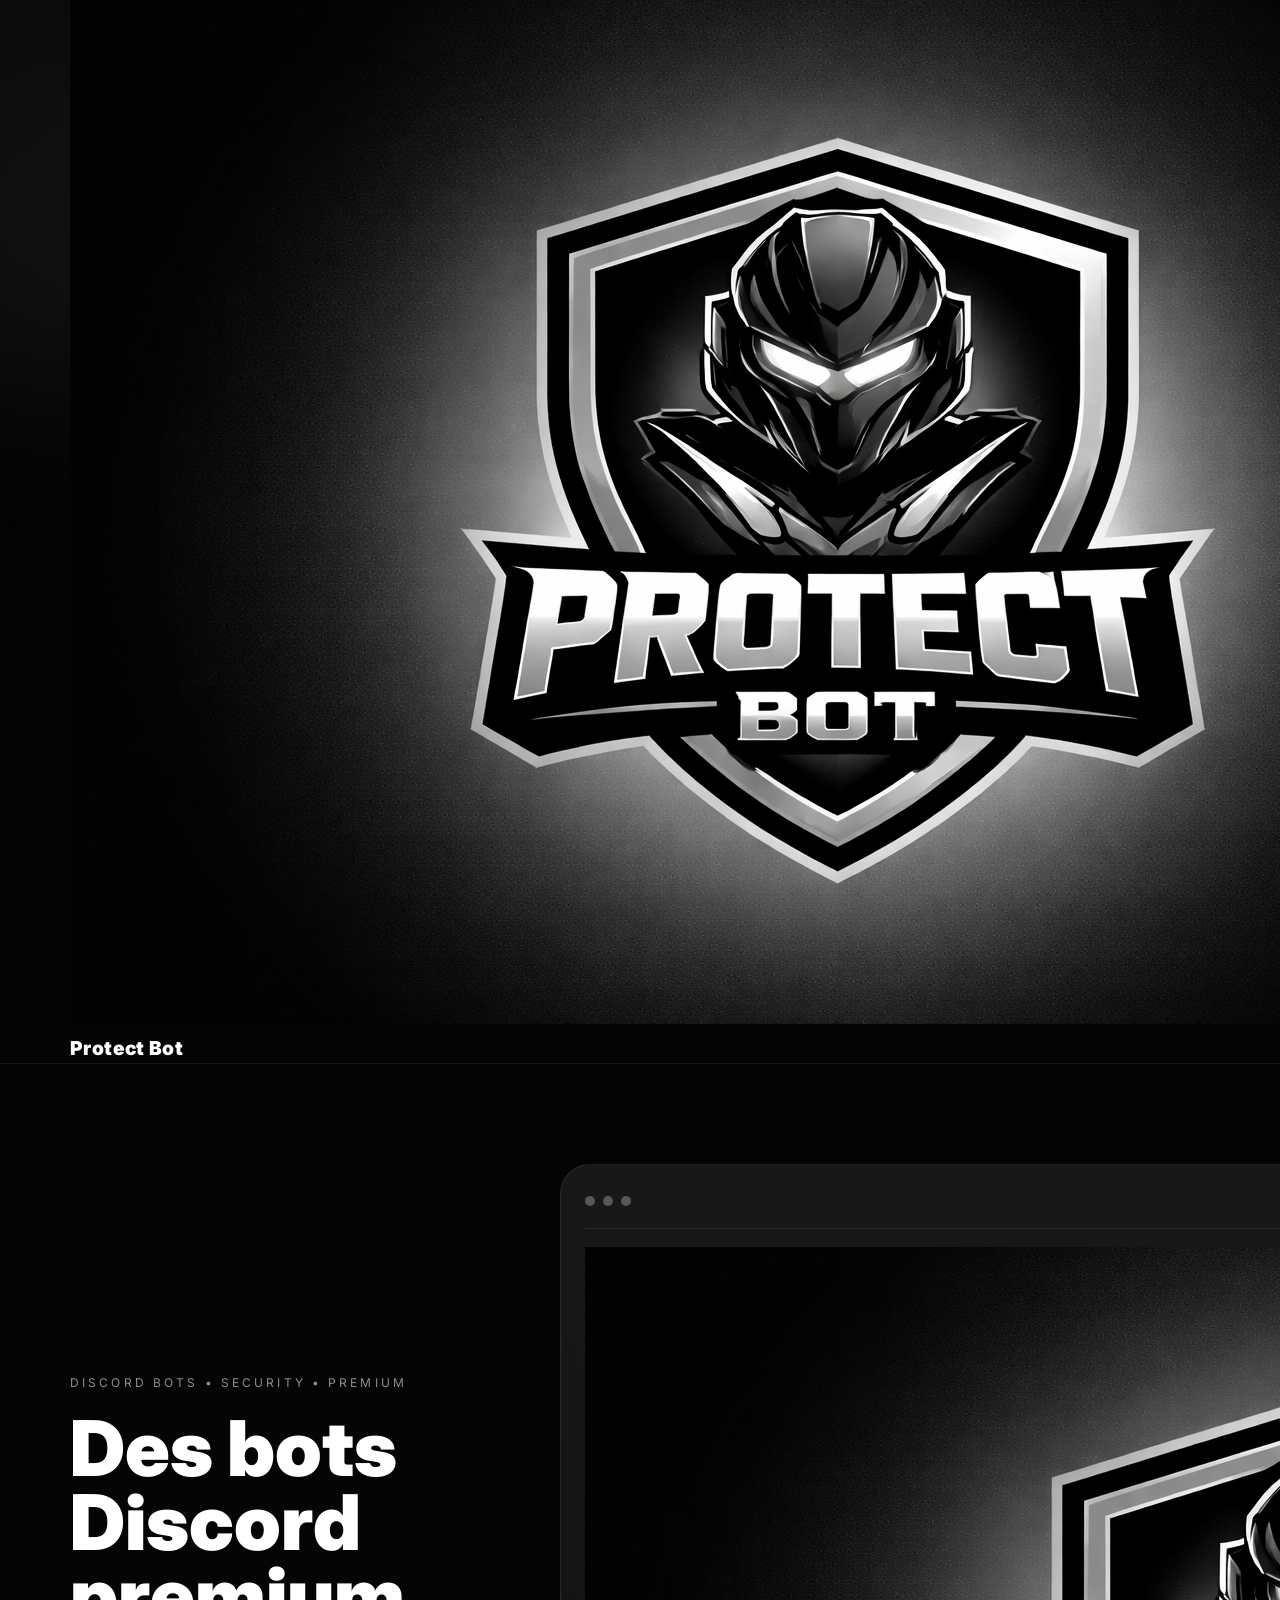
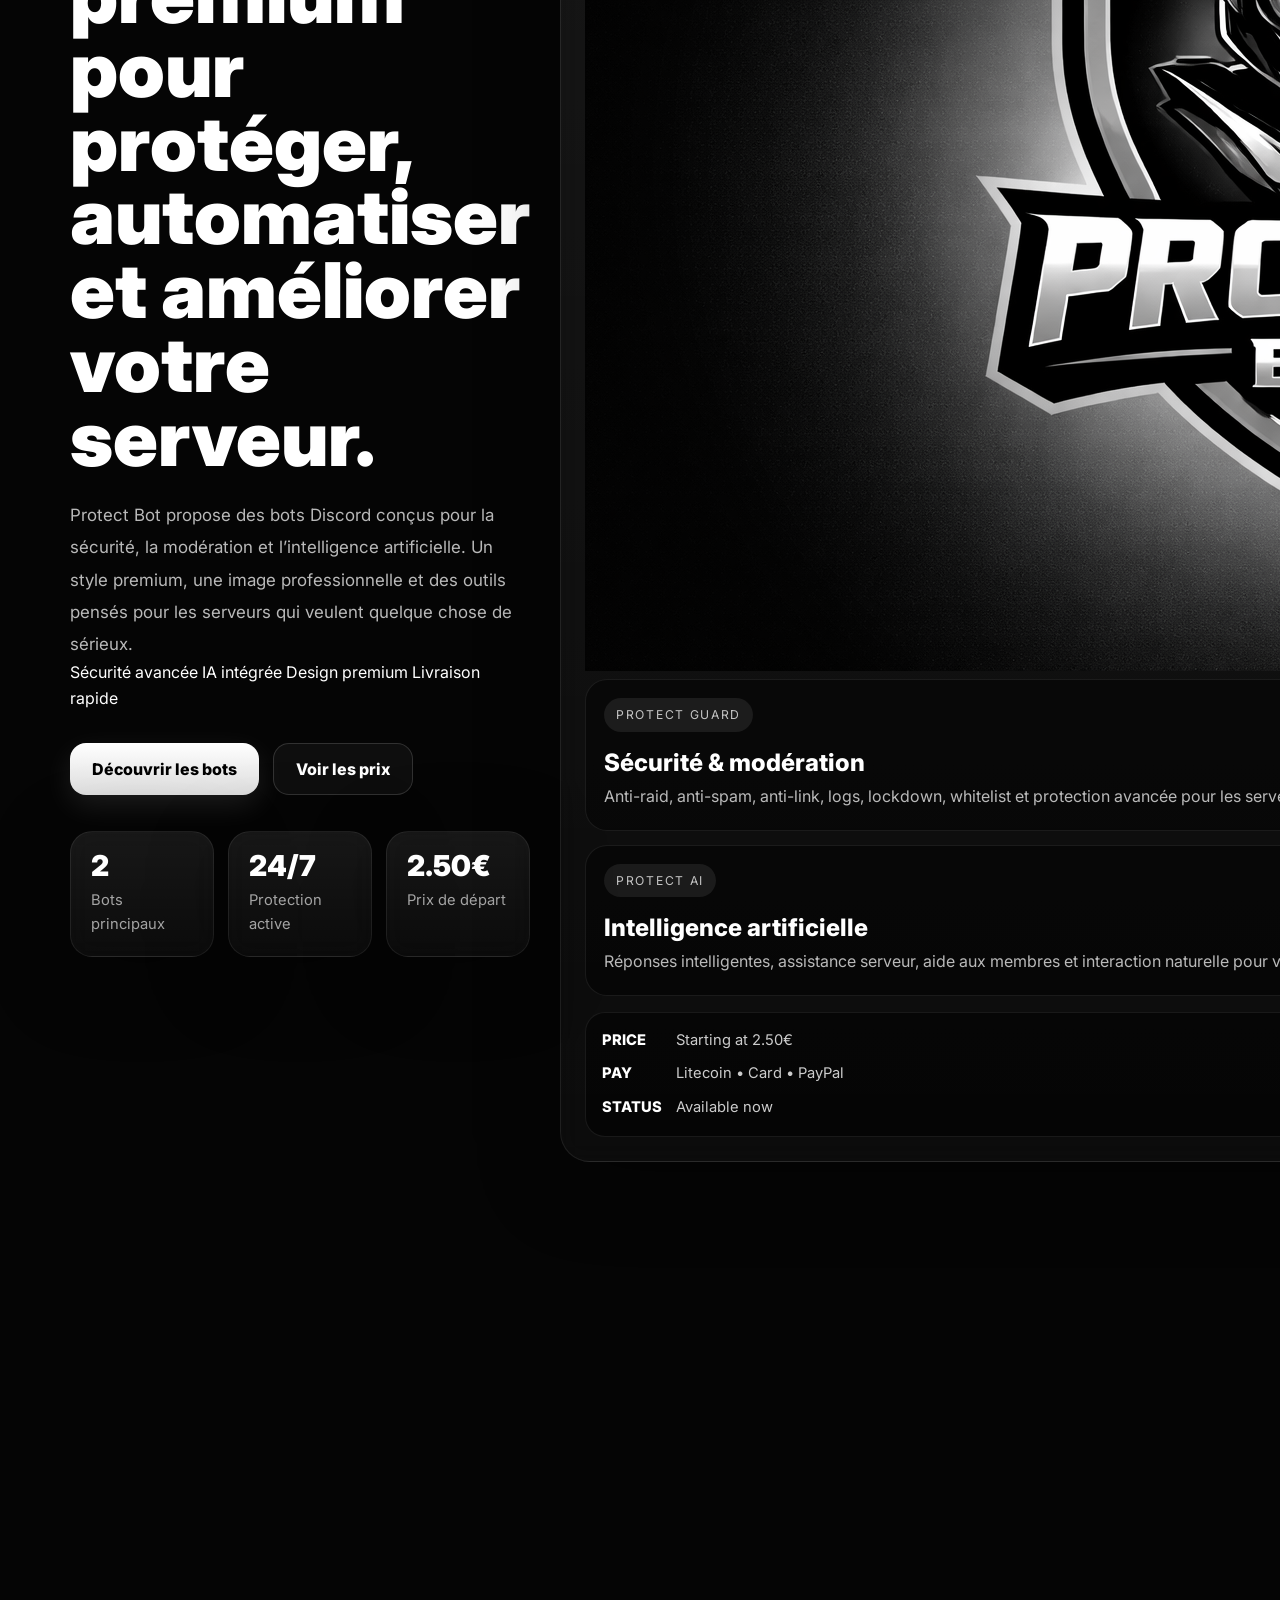
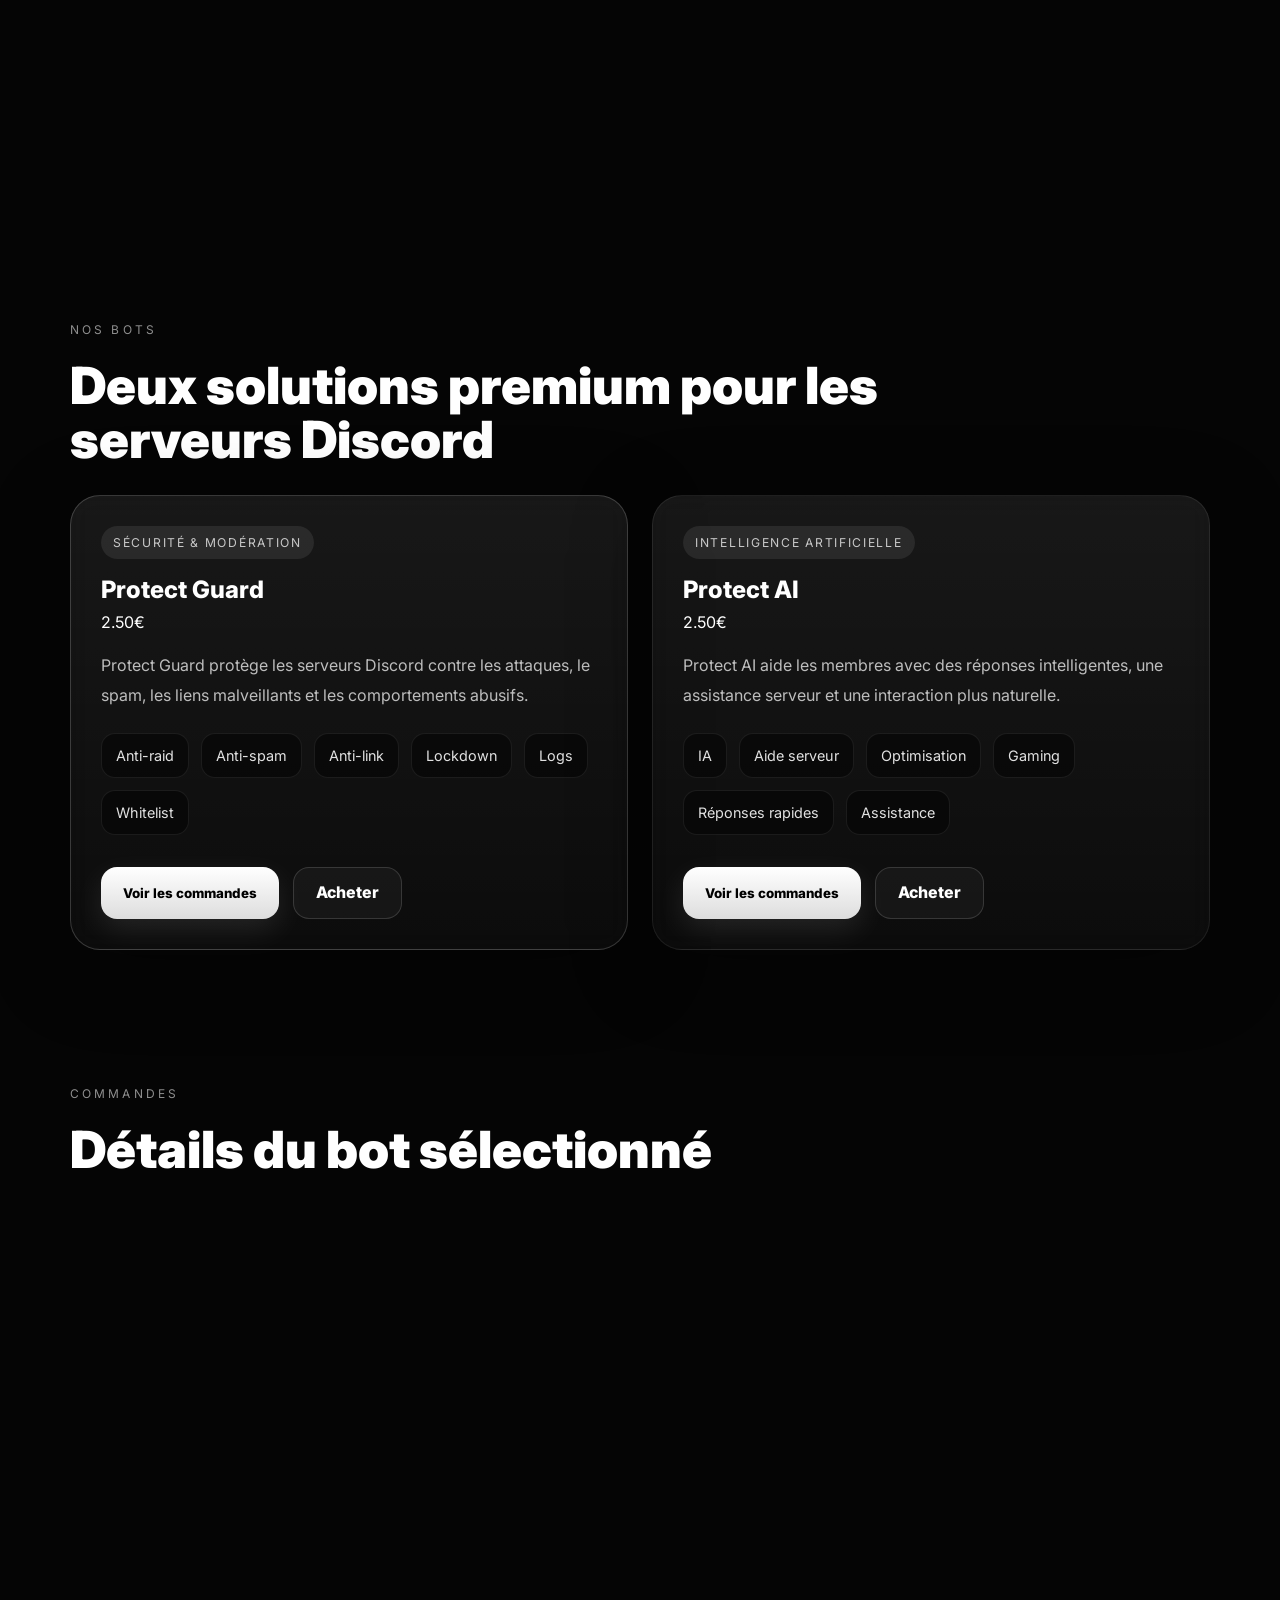
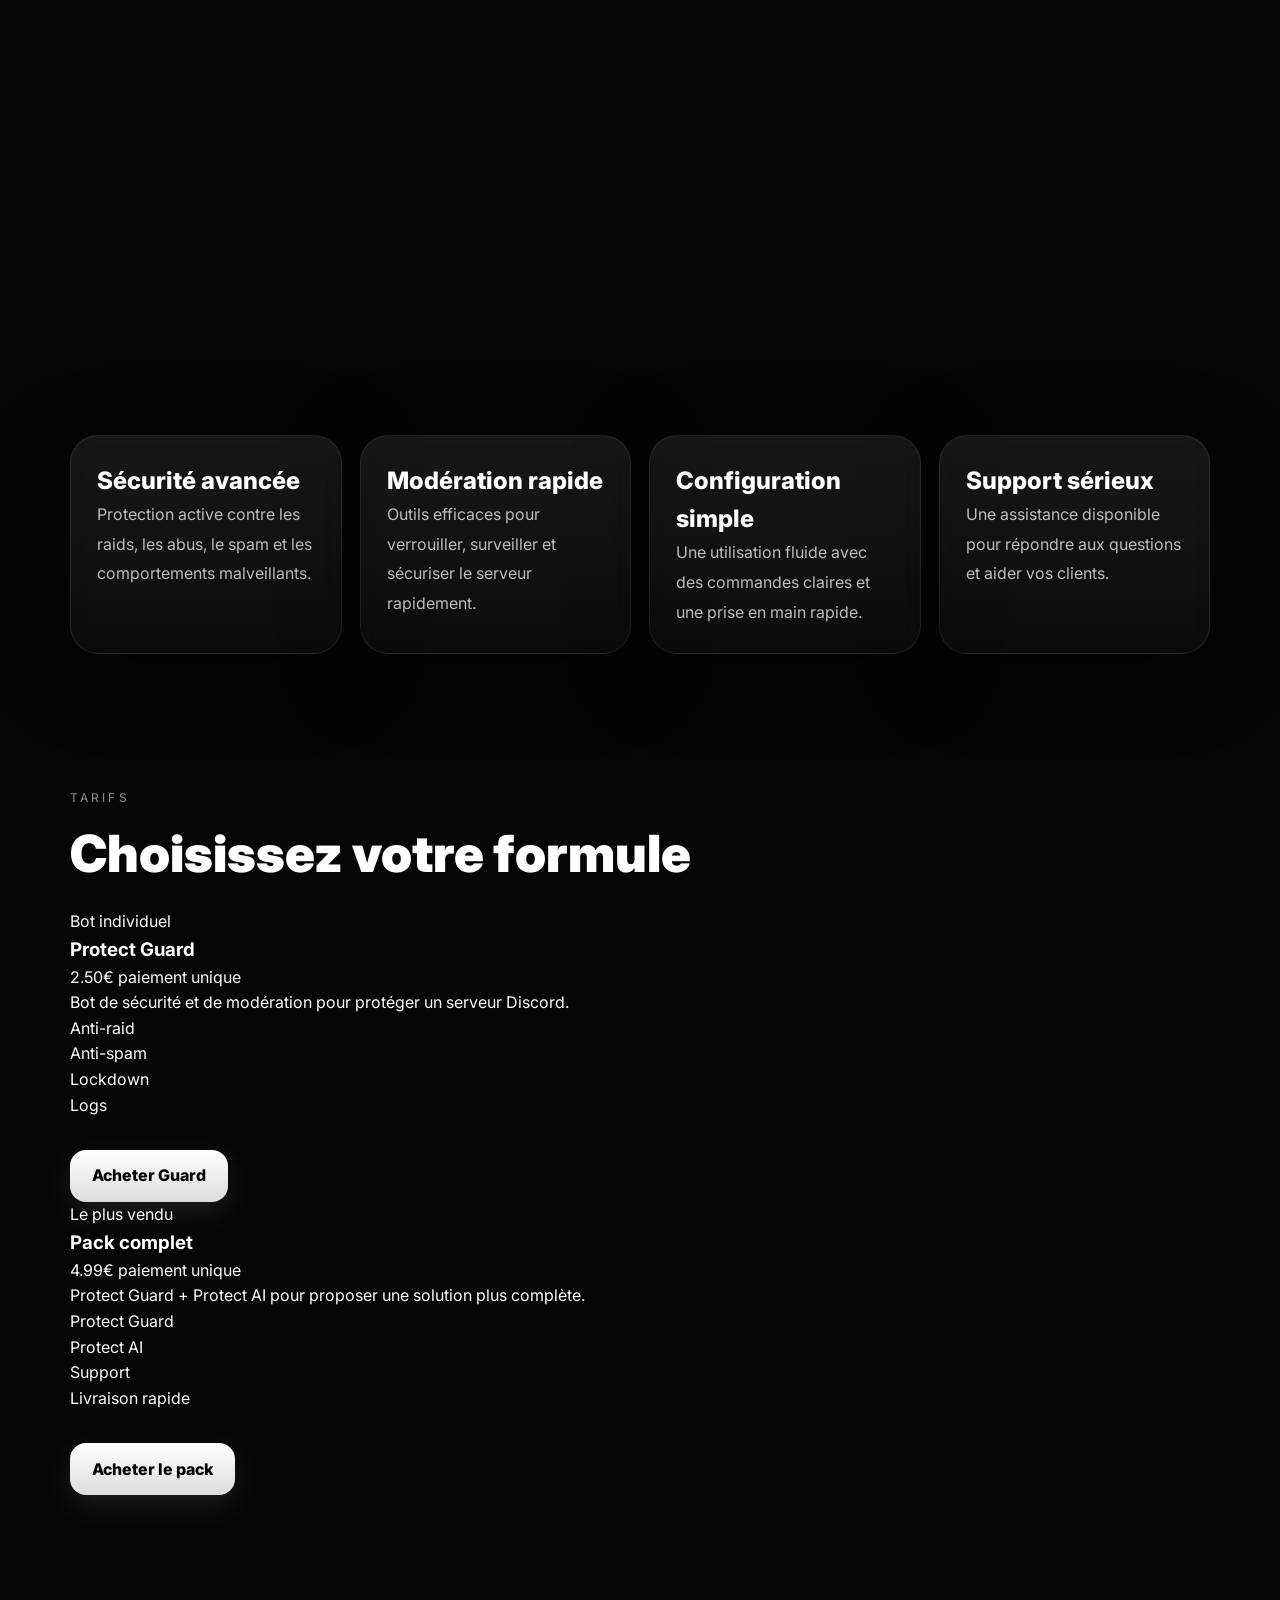
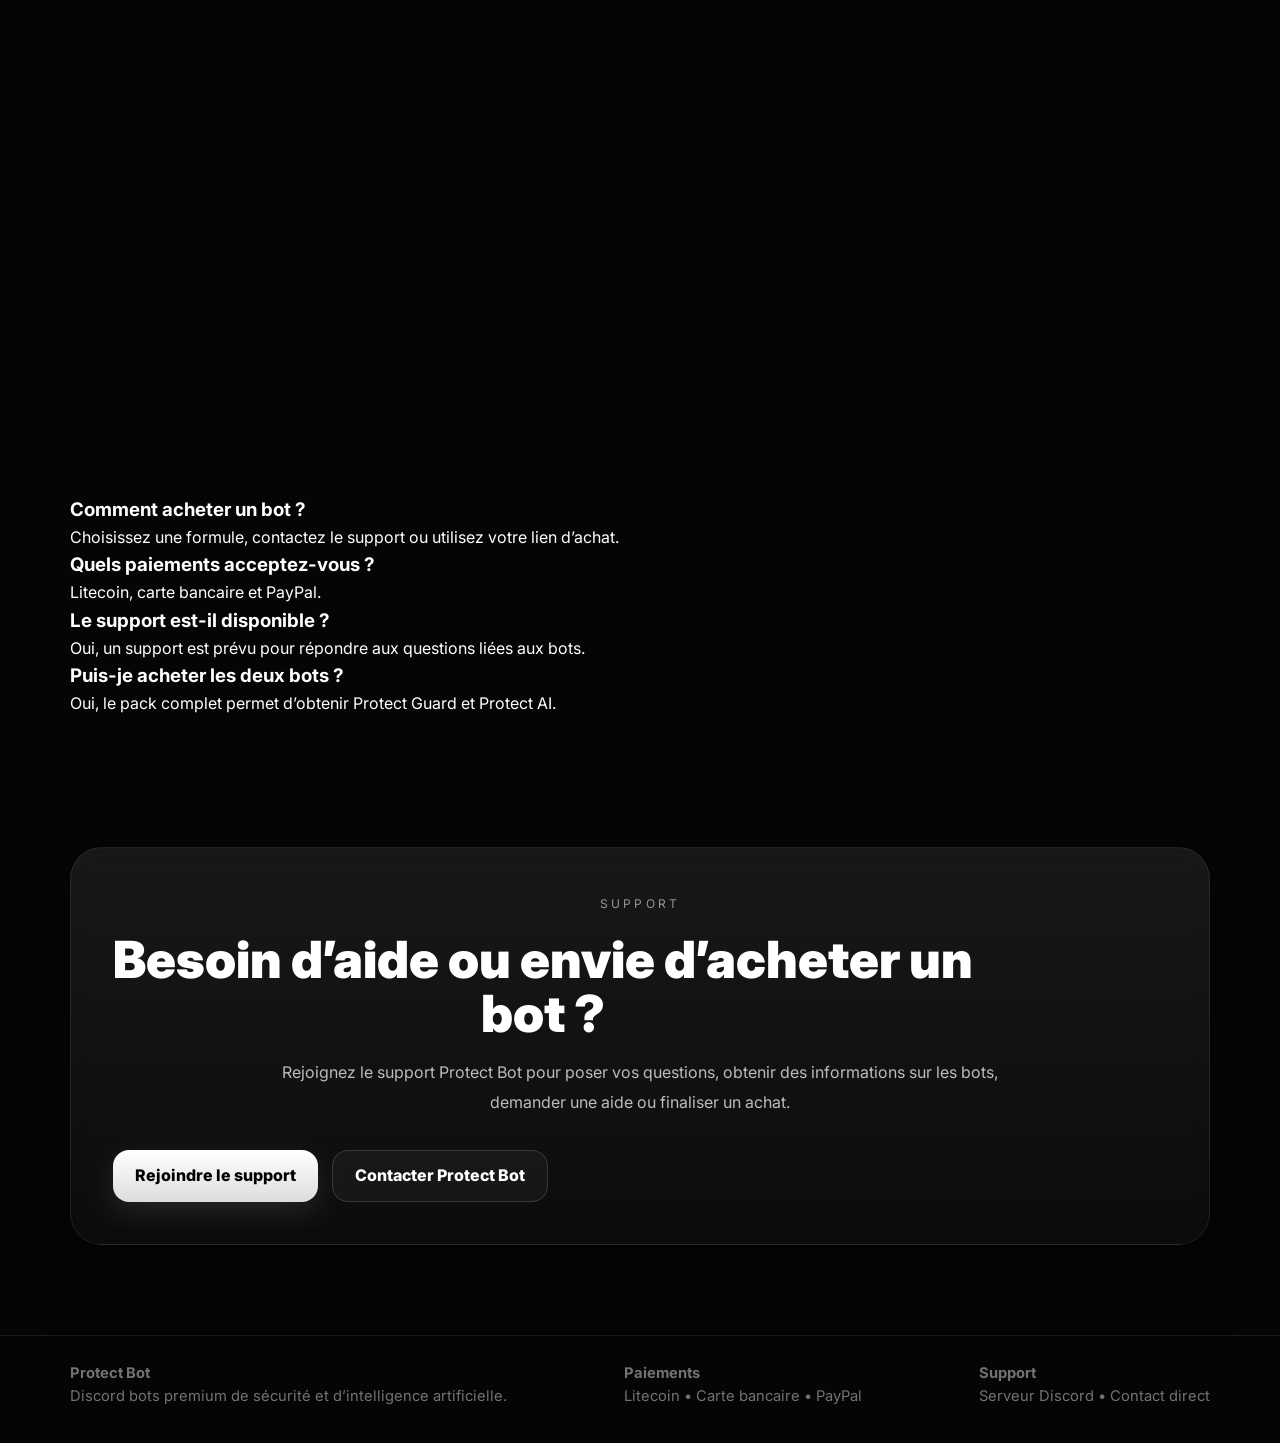
==== index.html @ aad31a5d "Update index.html" ====
<!DOCTYPE html>
<html lang="fr">
<head>
  <meta charset="UTF-8" />
  <meta name="viewport" content="width=device-width, initial-scale=1.0" />
  <title>Protect Bot</title>
  <meta
    name="description"
    content="Protect Bot - Bots Discord premium de sécurité, modération et intelligence artificielle."
  />
  <link rel="preconnect" href="https://fonts.googleapis.com" />
  <link rel="preconnect" href="https://fonts.gstatic.com" crossorigin />
  <link
    href="https://fonts.googleapis.com/css2?family=Inter:wght@400;500;600;700;800;900&display=swap"
    rel="stylesheet"
  />
  <link rel="stylesheet" href="style.css" />
</head>
<body>
  <div class="bg-base"></div>
  <div class="bg-orb orb-1"></div>
  <div class="bg-orb orb-2"></div>
  <div class="bg-grid"></div>

  <header class="header">
    <div class="container nav">
      <a href="#home" class="logo">
        <img src="logo.png" alt="Protect Bot Logo" class="logo-img" />
        <div class="logo-text">
          <span class="logo-top">Protect</span>
          <span class="logo-bottom">Bot</span>
        </div>
      </a>

      <nav class="nav-links">
        <a href="#about">À propos</a>
        <a href="#bots">Bots</a>
        <a href="#features">Fonctionnalités</a>
        <a href="#pricing">Tarifs</a>
        <a href="#faq">FAQ</a>
        <a href="#support">Support</a>
      </nav>

      <a href="#pricing" class="nav-button">Acheter</a>
    </div>
  </header>

  <main>
    <section class="hero" id="home">
      <div class="container hero-grid">
        <div class="hero-left reveal">
          <p class="eyebrow">Discord Bots • Security • Premium</p>
          <h1>
            Des bots Discord premium pour protéger, automatiser et améliorer votre serveur.
          </h1>
          <p class="hero-text">
            Protect Bot propose des bots Discord conçus pour la sécurité, la modération
            et l’intelligence artificielle. Un style premium, une image professionnelle
            et des outils pensés pour les serveurs qui veulent quelque chose de sérieux.
          </p>

          <div class="hero-badges">
            <span>Sécurité avancée</span>
            <span>IA intégrée</span>
            <span>Design premium</span>
            <span>Livraison rapide</span>
          </div>

          <div class="hero-actions">
            <a href="#bots" class="btn btn-white">Découvrir les bots</a>
            <a href="#pricing" class="btn btn-outline">Voir les prix</a>
          </div>

          <div class="hero-stats">
            <div class="stat-card">
              <span>2</span>
              <p>Bots principaux</p>
            </div>
            <div class="stat-card">
              <span>24/7</span>
              <p>Protection active</p>
            </div>
            <div class="stat-card">
              <span>2.50€</span>
              <p>Prix de départ</p>
            </div>
          </div>
        </div>

        <div class="hero-right reveal delay-1">
          <div class="hero-panel">
            <div class="panel-top">
              <div class="panel-dots">
                <span></span>
                <span></span>
                <span></span>
              </div>
              <p>Protect Bot Premium Panel</p>
            </div>

            <div class="hero-logo-box">
              <img src="logo.png" alt="Protect Bot" class="hero-logo" />
            </div>

            <div class="panel-block">
              <span class="panel-label">Protect Guard</span>
              <h3>Sécurité & modération</h3>
              <p>
                Anti-raid, anti-spam, anti-link, logs, lockdown, whitelist et
                protection avancée pour les serveurs Discord.
              </p>
            </div>

            <div class="panel-block">
              <span class="panel-label">Protect AI</span>
              <h3>Intelligence artificielle</h3>
              <p>
                Réponses intelligentes, assistance serveur, aide aux membres et
                interaction naturelle pour votre communauté.
              </p>
            </div>

            <div class="mini-console">
              <div class="console-line">
                <span class="console-tag">PRICE</span>
                <span>Starting at 2.50€</span>
              </div>
              <div class="console-line">
                <span class="console-tag">PAY</span>
                <span>Litecoin • Card • PayPal</span>
              </div>
              <div class="console-line">
                <span class="console-tag">STATUS</span>
                <span>Available now</span>
              </div>
            </div>
          </div>
        </div>
      </div>
    </section>

    <section class="section" id="about">
      <div class="container">
        <div class="section-title reveal">
          <p class="eyebrow">À propos</p>
          <h2>Une image premium pour vendre vos bots Discord</h2>
        </div>

        <div class="about-grid">
          <div class="about-card reveal">
            <p>
              Protect Bot développe des bots Discord pensés pour les serveurs
              qui veulent une vraie sécurité, une modération plus simple et une
              assistance moderne pour leurs membres.
            </p>
            <p>
              Chaque bot est conçu pour offrir une expérience propre, rapide,
              stable et professionnelle. L’objectif est de proposer une solution
              premium, facile à utiliser et agréable à présenter à vos futurs clients.
            </p>
          </div>

          <div class="about-side reveal delay-1">
            <div class="side-box">
              <span>Protection</span>
              <strong>Anti-raid, anti-spam, anti-link</strong>
            </div>
            <div class="side-box">
              <span>Gestion</span>
              <strong>Logs, lockdown, whitelist, modération rapide</strong>
            </div>
            <div class="side-box">
              <span>Assistance</span>
              <strong>IA, réponses intelligentes, support communauté</strong>
            </div>
          </div>
        </div>
      </div>
    </section>

    <section class="section" id="bots">
      <div class="container">
        <div class="section-title reveal">
          <p class="eyebrow">Nos bots</p>
          <h2>Deux solutions premium pour les serveurs Discord</h2>
        </div>

        <div class="bots-grid">
          <article class="bot-card reveal active-bot-card" data-bot="guard">
            <div class="bot-head">
              <span class="bot-tag">Sécurité & modération</span>
              <h3>Protect Guard</h3>
              <div class="bot-price">2.50€</div>
            </div>

            <p class="bot-desc">
              Protect Guard protège les serveurs Discord contre les attaques, le
              spam, les liens malveillants et les comportements abusifs.
            </p>

            <div class="feature-list">
              <span>Anti-raid</span>
              <span>Anti-spam</span>
              <span>Anti-link</span>
              <span>Lockdown</span>
              <span>Logs</span>
              <span>Whitelist</span>
            </div>

            <div class="card-actions">
              <button class="btn btn-white bot-switch" data-bot="guard" type="button">
                Voir les commandes
              </button>
              <a href="#pricing" class="btn btn-outline">Acheter</a>
            </div>
          </article>

          <article class="bot-card reveal delay-1" data-bot="ai">
            <div class="bot-head">
              <span class="bot-tag">Intelligence artificielle</span>
              <h3>Protect AI</h3>
              <div class="bot-price">2.50€</div>
            </div>

            <p class="bot-desc">
              Protect AI aide les membres avec des réponses intelligentes, une
              assistance serveur et une interaction plus naturelle.
            </p>

            <div class="feature-list">
              <span>IA</span>
              <span>Aide serveur</span>
              <span>Optimisation</span>
              <span>Gaming</span>
              <span>Réponses rapides</span>
              <span>Assistance</span>
            </div>

            <div class="card-actions">
              <button class="btn btn-white bot-switch" data-bot="ai" type="button">
                Voir les commandes
              </button>
              <a href="#pricing" class="btn btn-outline">Acheter</a>
            </div>
          </article>
        </div>
      </div>
    </section>

    <section class="section" id="commands">
      <div class="container">
        <div class="section-title reveal">
          <p class="eyebrow">Commandes</p>
          <h2>Détails du bot sélectionné</h2>
        </div>

        <div class="commands-panel reveal">
          <div class="commands-top">
            <div>
              <p class="commands-label">Bot actif</p>
              <h3 id="botTitle">Protect Guard</h3>
            </div>

            <div class="commands-tabs">
              <button class="tab-btn active" data-bot="guard" type="button">Protect Guard</button>
              <button class="tab-btn" data-bot="ai" type="button">Protect AI</button>
            </div>
          </div>

          <p class="commands-description" id="botDescription">
            Protect Guard est un bot de sécurité avancé qui protège les serveurs
            Discord contre les raids, le spam, les liens malveillants et les
            comportements abusifs. Il permet aussi aux administrateurs de gérer
            rapidement la sécurité du serveur.
          </p>

          <div class="command-grid" id="commandGrid"></div>
        </div>
      </div>
    </section>

    <section class="section" id="features">
      <div class="container">
        <div class="section-title reveal">
          <p class="eyebrow">Fonctionnalités</p>
          <h2>Pourquoi choisir Protect Bot</h2>
        </div>

        <div class="features-grid">
          <div class="info-card reveal">
            <h3>Sécurité avancée</h3>
            <p>
              Protection active contre les raids, les abus, le spam et les
              comportements malveillants.
            </p>
          </div>

          <div class="info-card reveal delay-1">
            <h3>Modération rapide</h3>
            <p>
              Outils efficaces pour verrouiller, surveiller et sécuriser le
              serveur rapidement.
            </p>
          </div>

          <div class="info-card reveal delay-2">
            <h3>Configuration simple</h3>
            <p>
              Une utilisation fluide avec des commandes claires et une prise en
              main rapide.
            </p>
          </div>

          <div class="info-card reveal delay-3">
            <h3>Support sérieux</h3>
            <p>
              Une assistance disponible pour répondre aux questions et aider vos
              clients.
            </p>
          </div>
        </div>
      </div>
    </section>

    <section class="section" id="pricing">
      <div class="container">
        <div class="section-title reveal">
          <p class="eyebrow">Tarifs</p>
          <h2>Choisissez votre formule</h2>
        </div>

        <div class="pricing-grid">
          <div class="pricing-card reveal">
            <span class="pricing-badge">Bot individuel</span>
            <h3>Protect Guard</h3>
            <div class="price-line">
              <span class="price">2.50€</span>
              <span class="price-note">paiement unique</span>
            </div>
            <p class="pricing-text">
              Bot de sécurité et de modération pour protéger un serveur Discord.
            </p>
            <div class="pricing-features">
              <div class="pricing-item">Anti-raid</div>
              <div class="pricing-item">Anti-spam</div>
              <div class="pricing-item">Lockdown</div>
              <div class="pricing-item">Logs</div>
            </div>
            <div class="card-actions">
              <a href="#" class="btn btn-white">Acheter Guard</a>
            </div>
          </div>

          <div class="pricing-card featured reveal delay-1">
            <span class="pricing-badge">Le plus vendu</span>
            <h3>Pack complet</h3>
            <div class="price-line">
              <span class="price">4.99€</span>
              <span class="price-note">paiement unique</span>
            </div>
            <p class="pricing-text">
              Protect Guard + Protect AI pour proposer une solution plus complète.
            </p>
            <div class="pricing-features">
              <div class="pricing-item">Protect Guard</div>
              <div class="pricing-item">Protect AI</div>
              <div class="pricing-item">Support</div>
              <div class="pricing-item">Livraison rapide</div>
            </div>
            <div class="card-actions">
              <a href="#" class="btn btn-white">Acheter le pack</a>
            </div>
          </div>

          <div class="pricing-card reveal delay-2">
            <span class="pricing-badge">Bot individuel</span>
            <h3>Protect AI</h3>
            <div class="price-line">
              <span class="price">2.50€</span>
              <span class="price-note">paiement unique</span>
            </div>
            <p class="pricing-text">
              Bot intelligent pour l’assistance, les réponses et l’interaction.
            </p>
            <div class="pricing-features">
              <div class="pricing-item">Réponses IA</div>
              <div class="pricing-item">Aide serveur</div>
              <div class="pricing-item">Optimisation</div>
              <div class="pricing-item">Interaction</div>
            </div>
            <div class="card-actions">
              <a href="#" class="btn btn-white">Acheter AI</a>
            </div>
          </div>
        </div>

        <div class="payment-box reveal">
          <p class="payment-title">Modes de paiement acceptés</p>
          <div class="payment-methods">
            <span>Litecoin</span>
            <span>Carte bancaire</span>
            <span>PayPal</span>
          </div>
        </div>
      </div>
    </section>

    <section class="section" id="faq">
      <div class="container">
        <div class="section-title reveal">
          <p class="eyebrow">FAQ</p>
          <h2>Questions fréquentes</h2>
        </div>

        <div class="faq-grid">
          <div class="faq-item reveal">
            <h3>Comment acheter un bot ?</h3>
            <p>Choisissez une formule, contactez le support ou utilisez votre lien d’achat.</p>
          </div>
          <div class="faq-item reveal delay-1">
            <h3>Quels paiements acceptez-vous ?</h3>
            <p>Litecoin, carte bancaire et PayPal.</p>
          </div>
          <div class="faq-item reveal delay-2">
            <h3>Le support est-il disponible ?</h3>
            <p>Oui, un support est prévu pour répondre aux questions liées aux bots.</p>
          </div>
          <div class="faq-item reveal delay-3">
            <h3>Puis-je acheter les deux bots ?</h3>
            <p>Oui, le pack complet permet d’obtenir Protect Guard et Protect AI.</p>
          </div>
        </div>
      </div>
    </section>

    <section class="section" id="support">
      <div class="container">
        <div class="support-box reveal">
          <p class="eyebrow">Support</p>
          <h2>Besoin d’aide ou envie d’acheter un bot ?</h2>
          <p class="support-text">
            Rejoignez le support Protect Bot pour poser vos questions, obtenir
            des informations sur les bots, demander une aide ou finaliser un achat.
          </p>
          <div class="support-actions">
            <a href="#" class="btn btn-white">Rejoindre le support</a>
            <a href="#" class="btn btn-outline">Contacter Protect Bot</a>
          </div>
        </div>
      </div>
    </section>
  </main>

  <footer class="footer">
    <div class="container footer-content">
      <div>
        <strong>Protect Bot</strong>
        <p class="footer-small">Discord bots premium de sécurité et d’intelligence artificielle.</p>
      </div>
      <div>
        <strong>Paiements</strong>
        <p class="footer-small">Litecoin • Carte bancaire • PayPal</p>
      </div>
      <div>
        <strong>Support</strong>
        <p class="footer-small">Serveur Discord • Contact direct</p>
      </div>
    </div>
  </footer>

  <script src="script.js"></script>
</body>
</html>
---- style.css ----
* {
  margin: 0;
  padding: 0;
  box-sizing: border-box;
}

html {
  scroll-behavior: smooth;
}

body {
  font-family: "Inter", Arial, sans-serif;
  background: #050505;
  color: #ffffff;
  line-height: 1.6;
  overflow-x: hidden;
  position: relative;
}

a,
button {
  text-decoration: none;
  color: inherit;
  font-family: inherit;
}

button {
  cursor: pointer;
}

.bg-base {
  position: fixed;
  inset: 0;
  background:
    radial-gradient(circle at top left, rgba(255, 255, 255, 0.08), transparent 30%),
    radial-gradient(circle at 80% 20%, rgba(255, 255, 255, 0.06), transparent 25%),
    linear-gradient(180deg, #0a0a0a 0%, #030303 50%, #080808 100%);
  z-index: 0;
}

.bg-orb {
  position: fixed;
  border-radius: 999px;
  filter: blur(90px);
  opacity: 0.16;
  pointer-events: none;
  z-index: 0;
}

.orb-1 {
  width: 320px;
  height: 320px;
  background: #ffffff;
  top: 80px;
  left: -80px;
}

.orb-2 {
  width: 260px;
  height: 260px;
  background: #8d8d8d;
  top: 420px;
  right: 60px;
}

.orb-3 {
  width: 260px;
  height: 260px;
  background: #5c5c5c;
  bottom: 60px;
  left: 40%;
}

.bg-grid {
  position: fixed;
  inset: 0;
  background-image:
    linear-gradient(rgba(255, 255, 255, 0.025) 1px, transparent 1px),
    linear-gradient(90deg, rgba(255, 255, 255, 0.025) 1px, transparent 1px);
  background-size: 42px 42px;
  mask-image: radial-gradient(circle at center, black 40%, transparent 95%);
  pointer-events: none;
  z-index: 0;
}

.container {
  width: min(1140px, calc(100% - 40px));
  margin: 0 auto;
  position: relative;
  z-index: 2;
}

.header {
  position: sticky;
  top: 0;
  z-index: 50;
  backdrop-filter: blur(16px);
  background: rgba(5, 5, 5, 0.72);
  border-bottom: 1px solid rgba(255, 255, 255, 0.08);
}

.nav {
  min-height: 82px;
  display: flex;
  align-items: center;
  justify-content: space-between;
  gap: 18px;
}

.logo {
  font-size: 1.2rem;
  font-weight: 900;
  letter-spacing: 0.02em;
}

.nav-links {
  display: flex;
  align-items: center;
  gap: 28px;
  color: rgba(255, 255, 255, 0.72);
  font-size: 0.96rem;
}

.nav-links a:hover {
  color: #ffffff;
}

.nav-button {
  padding: 12px 18px;
  border-radius: 999px;
  border: 1px solid rgba(255, 255, 255, 0.16);
  font-weight: 700;
  transition: 0.25s ease;
}

.nav-button:hover {
  background: #ffffff;
  color: #000000;
}

.hero {
  padding: 100px 0 70px;
}

.hero-grid {
  display: grid;
  grid-template-columns: 1.15fr 0.85fr;
  gap: 30px;
  align-items: center;
}

.eyebrow {
  display: inline-block;
  font-size: 0.75rem;
  letter-spacing: 0.26em;
  text-transform: uppercase;
  color: rgba(255, 255, 255, 0.55);
  margin-bottom: 20px;
}

.hero h1 {
  font-size: clamp(3rem, 6vw, 5.4rem);
  line-height: 0.96;
  font-weight: 900;
  max-width: 850px;
}

.hero-text {
  margin-top: 24px;
  color: rgba(255, 255, 255, 0.72);
  max-width: 720px;
  font-size: 1.06rem;
  line-height: 1.9;
}

.hero-actions,
.card-actions,
.support-actions {
  display: flex;
  flex-wrap: wrap;
  gap: 14px;
  margin-top: 32px;
}

.btn {
  display: inline-flex;
  align-items: center;
  justify-content: center;
  min-height: 52px;
  padding: 0 22px;
  border-radius: 16px;
  font-weight: 800;
  transition: 0.25s ease;
  border: none;
}

.btn-white {
  background: linear-gradient(180deg, #ffffff 0%, #dddddd 100%);
  color: #000000;
  box-shadow: 0 10px 30px rgba(255, 255, 255, 0.1);
}

.btn-white:hover {
  transform: translateY(-2px);
}

.btn-outline {
  border: 1px solid rgba(255, 255, 255, 0.14);
  color: #ffffff;
  background: rgba(255, 255, 255, 0.04);
}

.btn-outline:hover {
  background: rgba(255, 255, 255, 0.08);
}

.hero-stats {
  margin-top: 36px;
  display: grid;
  grid-template-columns: repeat(3, 1fr);
  gap: 14px;
}

.stat-card,
.about-card,
.side-box,
.bot-card,
.commands-panel,
.info-card,
.support-box,
.hero-panel {
  border: 1px solid rgba(255, 255, 255, 0.08);
  background: linear-gradient(
    180deg,
    rgba(255, 255, 255, 0.08),
    rgba(255, 255, 255, 0.03)
  );
  box-shadow: 0 18px 80px rgba(0, 0, 0, 0.35);
  backdrop-filter: blur(12px);
}

.stat-card {
  padding: 20px;
  border-radius: 22px;
}

.stat-card span {
  display: block;
  font-size: 1.8rem;
  font-weight: 900;
  line-height: 1;
}

.stat-card p {
  margin-top: 8px;
  color: rgba(255, 255, 255, 0.62);
  font-size: 0.92rem;
}

.hero-panel {
  padding: 24px;
  border-radius: 30px;
}

.panel-top {
  display: flex;
  align-items: center;
  justify-content: space-between;
  margin-bottom: 18px;
  padding-bottom: 16px;
  border-bottom: 1px solid rgba(255, 255, 255, 0.08);
}

.panel-top p {
  color: rgba(255, 255, 255, 0.58);
  font-size: 0.9rem;
}

.panel-dots {
  display: flex;
  gap: 8px;
}

.panel-dots span {
  width: 10px;
  height: 10px;
  border-radius: 999px;
  background: rgba(255, 255, 255, 0.28);
}

.panel-block {
  padding: 18px;
  border-radius: 22px;
  background: rgba(0, 0, 0, 0.45);
  border: 1px solid rgba(255, 255, 255, 0.08);
}

.panel-block + .panel-block {
  margin-top: 14px;
}

.panel-label,
.bot-tag {
  display: inline-block;
  margin-bottom: 12px;
  padding: 7px 12px;
  border-radius: 999px;
  font-size: 0.76rem;
  text-transform: uppercase;
  letter-spacing: 0.14em;
  color: rgba(255, 255, 255, 0.74);
  background: rgba(255, 255, 255, 0.08);
}

.panel-block h3,
.bot-card h3,
.info-card h3,
.commands-panel h3 {
  font-size: 1.5rem;
  font-weight: 800;
}

.panel-block p,
.bot-desc,
.info-card p,
.about-card p,
.support-text,
.commands-description {
  color: rgba(255, 255, 255, 0.72);
  line-height: 1.85;
}

.mini-console {
  margin-top: 16px;
  padding: 16px;
  border-radius: 20px;
  background: rgba(0, 0, 0, 0.55);
  border: 1px solid rgba(255, 255, 255, 0.08);
}

.console-line {
  display: flex;
  gap: 12px;
  font-size: 0.92rem;
  color: rgba(255, 255, 255, 0.8);
}

.console-line + .console-line {
  margin-top: 10px;
}

.console-tag {
  min-width: 62px;
  color: #ffffff;
  font-weight: 800;
}

.section {
  padding: 40px 0 90px;
}

.section-title {
  margin-bottom: 28px;
}

.section-title h2,
.support-box h2 {
  font-size: clamp(2rem, 4vw, 3.4rem);
  line-height: 1.05;
  font-weight: 900;
  max-width: 860px;
}

.about-grid {
  display: grid;
  grid-template-columns: 1fr 0.7fr;
  gap: 22px;
}

.about-card {
  padding: 34px;
  border-radius: 30px;
  display: grid;
  gap: 18px;
}

.about-side {
  display: grid;
  gap: 16px;
}

.side-box {
  padding: 22px;
  border-radius: 24px;
}

.side-box span {
  display: block;
  color: rgba(255, 255, 255, 0.55);
  font-size: 0.85rem;
  margin-bottom: 8px;
}

.side-box strong {
  font-size: 1rem;
  line-height: 1.6;
}

.bots-grid {
  display: grid;
  grid-template-columns: repeat(2, 1fr);
  gap: 24px;
}

.bot-card {
  padding: 30px;
  border-radius: 30px;
  transition: 0.25s ease;
}

.active-bot-card,
.bot-card:hover {
  transform: translateY(-4px);
  border-color: rgba(255, 255, 255, 0.18);
}

.bot-head {
  margin-bottom: 16px;
}

.feature-list {
  margin-top: 22px;
  display: flex;
  flex-wrap: wrap;
  gap: 12px;
}

.feature-list span {
  padding: 10px 14px;
  border-radius: 14px;
  font-size: 0.9rem;
  background: rgba(0, 0, 0, 0.45);
  border: 1px solid rgba(255, 255, 255, 0.08);
  color: rgba(255, 255, 255, 0.88);
}

.commands-panel {
  padding: 30px;
  border-radius: 30px;
}

.commands-top {
  display: flex;
  align-items: flex-start;
  justify-content: space-between;
  gap: 18px;
  flex-wrap: wrap;
}

.commands-label {
  color: rgba(255, 255, 255, 0.52);
  text-transform: uppercase;
  letter-spacing: 0.18em;
  font-size: 0.75rem;
  margin-bottom: 8px;
}

.commands-tabs {
  display: flex;
  gap: 10px;
  flex-wrap: wrap;
}

.tab-btn {
  min-height: 44px;
  padding: 0 16px;
  border-radius: 14px;
  border: 1px solid rgba(255, 255, 255, 0.1);
  background: rgba(255, 255, 255, 0.04);
  color: #ffffff;
  font-weight: 700;
  transition: 0.25s ease;
}

.tab-btn.active,
.tab-btn:hover {
  background: #ffffff;
  color: #000000;
}

.commands-description {
  margin-top: 18px;
}

.command-grid {
  margin-top: 24px;
  display: grid;
  grid-template-columns: repeat(2, 1fr);
  gap: 16px;
}

.command-item {
  padding: 20px;
  border-radius: 20px;
  background: rgba(0, 0, 0, 0.45);
  border: 1px solid rgba(255, 255, 255, 0.08);
}

.command-name {
  display: inline-block;
  font-weight: 900;
  font-size: 1rem;
  margin-bottom: 10px;
}

.command-item p {
  color: rgba(255, 255, 255, 0.68);
  line-height: 1.7;
}

.features-grid {
  display: grid;
  grid-template-columns: repeat(4, 1fr);
  gap: 18px;
}

.info-card {
  padding: 26px;
  border-radius: 28px;
}

.support-box {
  padding: 42px;
  border-radius: 32px;
  text-align: center;
}

.support-text {
  max-width: 760px;
  margin: 18px auto 0;
}

.footer {
  border-top: 1px solid rgba(255, 255, 255, 0.08);
  padding: 26px 0 34px;
}

.footer-content {
  display: flex;
  justify-content: space-between;
  gap: 18px;
  flex-wrap: wrap;
  color: rgba(255, 255, 255, 0.44);
  font-size: 0.92rem;
}

.reveal {
  opacity: 0;
  transform: translateY(26px);
  transition: opacity 0.8s ease, transform 0.8s ease;
}

.reveal.visible {
  opacity: 1;
  transform: translateY(0);
}

.delay-1 {
  transition-delay: 0.12s;
}

.delay-2 {
  transition-delay: 0.24s;
}

.delay-3 {
  transition-delay: 0.36s;
}

@media (max-width: 1024px) {
  .hero-grid,
  .about-grid,
  .bots-grid,
  .features-grid,
  .command-grid {
    grid-template-columns: 1fr;
  }

  .hero {
    padding-top: 74px;
  }
}

@media (max-width: 760px) {
  .nav-links {
    display: none;
  }

  .nav {
    min-height: 72px;
  }

  .hero {
    padding: 56px 0 40px;
  }

  .hero-stats {
    grid-template-columns: 1fr;
  }

  .about-card,
  .side-box,
  .bot-card,
  .commands-panel,
  .info-card,
  .support-box,
  .hero-panel,
  .stat-card {
    padding: 22px;
    border-radius: 24px;
  }

  .btn,
  .nav-button {
    width: 100%;
  }

  .hero-actions,
  .card-actions,
  .support-actions {
    flex-direction: column;
  }

  .footer-content {
    flex-direction: column;
  }
}
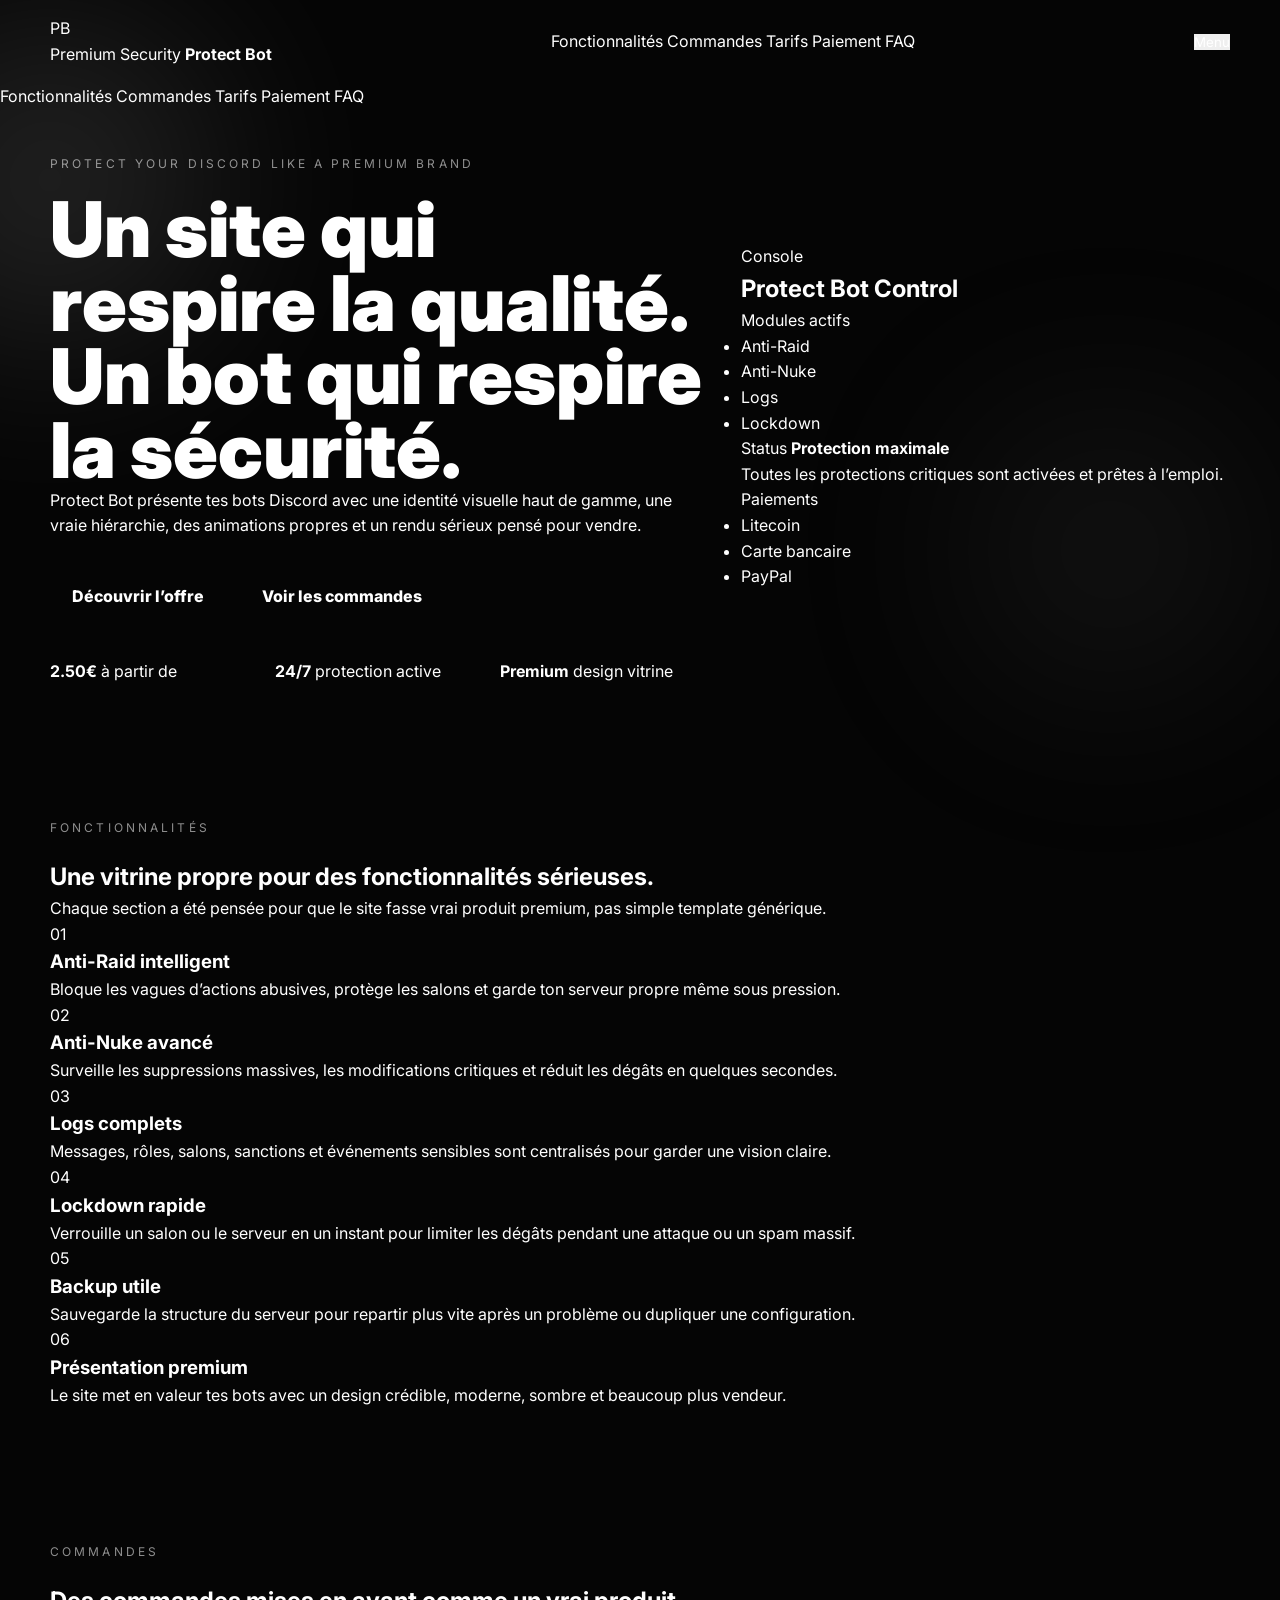
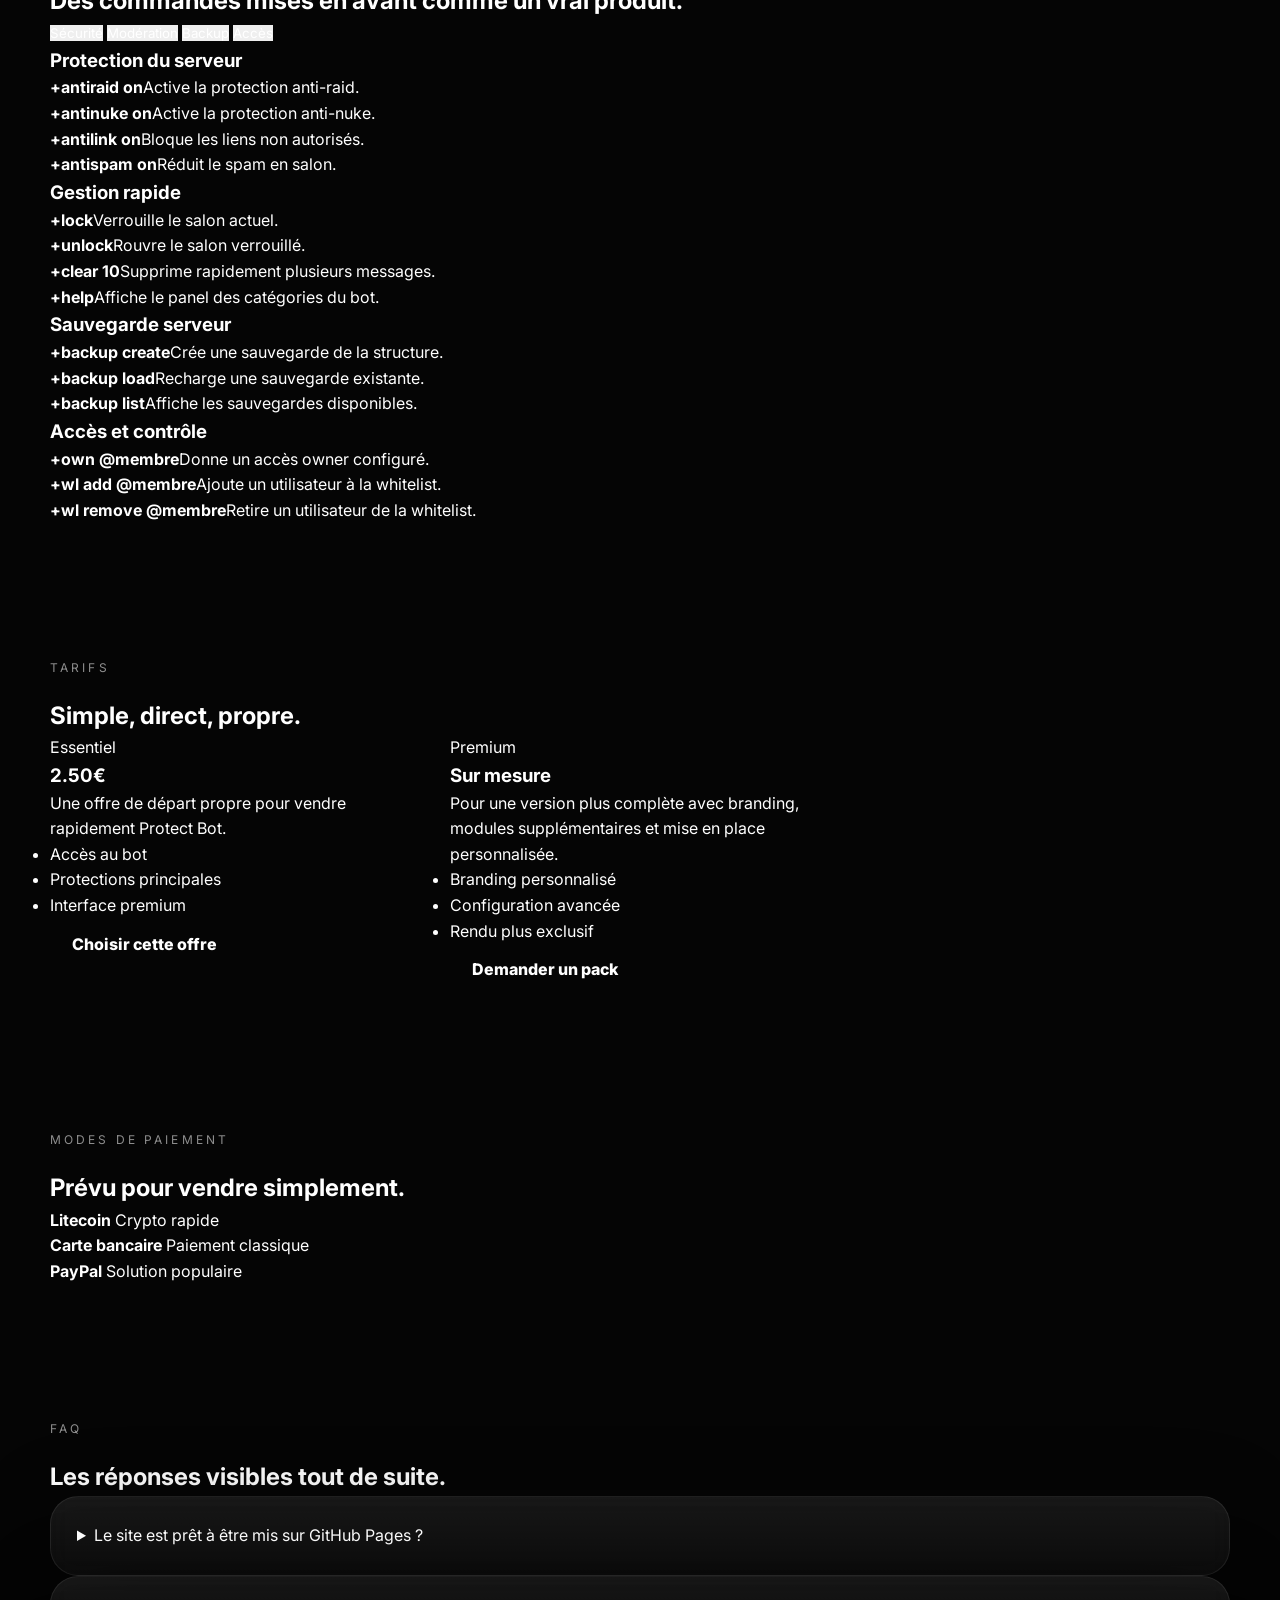
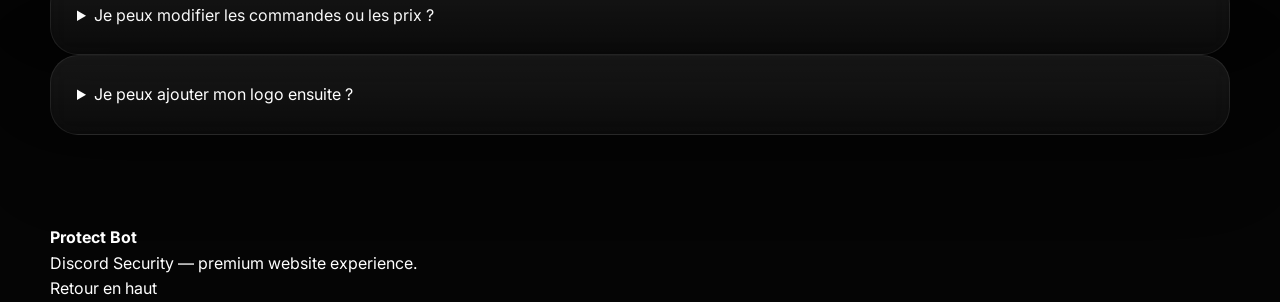
==== commit 344972d7: "Update index.html" ====
--- a/index.html
+++ b/index.html
@@ -3,320 +3,217 @@
 <head>
   <meta charset="UTF-8" />
   <meta name="viewport" content="width=device-width, initial-scale=1.0" />
-  <title>Protect Bot</title>
-  <meta
-    name="description"
-    content="Protect Bot - Bots Discord premium de sécurité, modération et intelligence artificielle."
-  />
-  <link rel="preconnect" href="https://fonts.googleapis.com" />
-  <link rel="preconnect" href="https://fonts.gstatic.com" crossorigin />
-  <link
-    href="https://fonts.googleapis.com/css2?family=Inter:wght@400;500;600;700;800;900&display=swap"
-    rel="stylesheet"
-  />
+  <title>Protect Bot — Sécurité Discord Premium</title>
+  <meta name="description" content="Protect Bot, solution premium de protection Discord avec anti-raid, anti-nuke, logs, backup et commandes avancées." />
+  <link rel="preconnect" href="https://fonts.googleapis.com">
+  <link rel="preconnect" href="https://fonts.gstatic.com" crossorigin>
+  <link href="https://fonts.googleapis.com/css2?family=Inter:wght@400;500;600;700;800&display=swap" rel="stylesheet">
   <link rel="stylesheet" href="style.css" />
 </head>
 <body>
-  <div class="bg-base"></div>
   <div class="bg-orb orb-1"></div>
   <div class="bg-orb orb-2"></div>
-  <div class="bg-grid"></div>
-
-  <header class="header">
+  <div class="noise"></div>
+
+  <header class="site-header">
     <div class="container nav">
-      <a href="#home" class="logo">
-        <img src="logo.png" alt="Protect Bot Logo" class="logo-img" />
-        <div class="logo-text">
-          <span class="logo-top">Protect</span>
-          <span class="logo-bottom">Bot</span>
+      <a href="#top" class="brand">
+        <div class="brand-mark">PB</div>
+        <div>
+          <span class="brand-kicker">Premium Security</span>
+          <strong>Protect Bot</strong>
         </div>
       </a>
 
-      <nav class="nav-links">
-        <a href="#about">À propos</a>
-        <a href="#bots">Bots</a>
+      <nav class="desktop-nav">
         <a href="#features">Fonctionnalités</a>
+        <a href="#commands">Commandes</a>
         <a href="#pricing">Tarifs</a>
+        <a href="#payments">Paiement</a>
         <a href="#faq">FAQ</a>
-        <a href="#support">Support</a>
       </nav>
 
-      <a href="#pricing" class="nav-button">Acheter</a>
+      <button class="menu-btn" id="menuBtn" aria-label="Ouvrir le menu">Menu</button>
+    </div>
+
+    <div class="mobile-nav" id="mobileNav">
+      <a href="#features">Fonctionnalités</a>
+      <a href="#commands">Commandes</a>
+      <a href="#pricing">Tarifs</a>
+      <a href="#payments">Paiement</a>
+      <a href="#faq">FAQ</a>
     </div>
   </header>
 
-  <main>
-    <section class="hero" id="home">
+  <main id="top">
+    <section class="hero section">
       <div class="container hero-grid">
-        <div class="hero-left reveal">
-          <p class="eyebrow">Discord Bots • Security • Premium</p>
-          <h1>
-            Des bots Discord premium pour protéger, automatiser et améliorer votre serveur.
-          </h1>
-          <p class="hero-text">
-            Protect Bot propose des bots Discord conçus pour la sécurité, la modération
-            et l’intelligence artificielle. Un style premium, une image professionnelle
-            et des outils pensés pour les serveurs qui veulent quelque chose de sérieux.
+        <div class="hero-copy reveal">
+          <span class="eyebrow">Protect your Discord like a premium brand</span>
+          <h1>Un site qui respire la qualité.<br>Un bot qui respire la sécurité.</h1>
+          <p>
+            Protect Bot présente tes bots Discord avec une identité visuelle haut de gamme, une
+            vraie hiérarchie, des animations propres et un rendu sérieux pensé pour vendre.
           </p>
 
-          <div class="hero-badges">
-            <span>Sécurité avancée</span>
-            <span>IA intégrée</span>
-            <span>Design premium</span>
-            <span>Livraison rapide</span>
-          </div>
-
           <div class="hero-actions">
-            <a href="#bots" class="btn btn-white">Découvrir les bots</a>
-            <a href="#pricing" class="btn btn-outline">Voir les prix</a>
+            <a class="btn btn-primary" href="#pricing">Découvrir l’offre</a>
+            <a class="btn btn-secondary" href="#commands">Voir les commandes</a>
           </div>
 
           <div class="hero-stats">
-            <div class="stat-card">
-              <span>2</span>
-              <p>Bots principaux</p>
-            </div>
-            <div class="stat-card">
-              <span>24/7</span>
-              <p>Protection active</p>
-            </div>
-            <div class="stat-card">
-              <span>2.50€</span>
-              <p>Prix de départ</p>
-            </div>
-          </div>
-        </div>
-
-        <div class="hero-right reveal delay-1">
-          <div class="hero-panel">
-            <div class="panel-top">
-              <div class="panel-dots">
-                <span></span>
-                <span></span>
-                <span></span>
-              </div>
-              <p>Protect Bot Premium Panel</p>
-            </div>
-
-            <div class="hero-logo-box">
-              <img src="logo.png" alt="Protect Bot" class="hero-logo" />
-            </div>
-
-            <div class="panel-block">
-              <span class="panel-label">Protect Guard</span>
-              <h3>Sécurité & modération</h3>
-              <p>
-                Anti-raid, anti-spam, anti-link, logs, lockdown, whitelist et
-                protection avancée pour les serveurs Discord.
-              </p>
-            </div>
-
-            <div class="panel-block">
-              <span class="panel-label">Protect AI</span>
-              <h3>Intelligence artificielle</h3>
-              <p>
-                Réponses intelligentes, assistance serveur, aide aux membres et
-                interaction naturelle pour votre communauté.
-              </p>
-            </div>
-
-            <div class="mini-console">
-              <div class="console-line">
-                <span class="console-tag">PRICE</span>
-                <span>Starting at 2.50€</span>
-              </div>
-              <div class="console-line">
-                <span class="console-tag">PAY</span>
-                <span>Litecoin • Card • PayPal</span>
-              </div>
-              <div class="console-line">
-                <span class="console-tag">STATUS</span>
-                <span>Available now</span>
-              </div>
-            </div>
-          </div>
-        </div>
-      </div>
-    </section>
-
-    <section class="section" id="about">
-      <div class="container">
-        <div class="section-title reveal">
-          <p class="eyebrow">À propos</p>
-          <h2>Une image premium pour vendre vos bots Discord</h2>
-        </div>
-
-        <div class="about-grid">
-          <div class="about-card reveal">
-            <p>
-              Protect Bot développe des bots Discord pensés pour les serveurs
-              qui veulent une vraie sécurité, une modération plus simple et une
-              assistance moderne pour leurs membres.
-            </p>
-            <p>
-              Chaque bot est conçu pour offrir une expérience propre, rapide,
-              stable et professionnelle. L’objectif est de proposer une solution
-              premium, facile à utiliser et agréable à présenter à vos futurs clients.
-            </p>
-          </div>
-
-          <div class="about-side reveal delay-1">
-            <div class="side-box">
-              <span>Protection</span>
-              <strong>Anti-raid, anti-spam, anti-link</strong>
-            </div>
-            <div class="side-box">
-              <span>Gestion</span>
-              <strong>Logs, lockdown, whitelist, modération rapide</strong>
-            </div>
-            <div class="side-box">
-              <span>Assistance</span>
-              <strong>IA, réponses intelligentes, support communauté</strong>
-            </div>
-          </div>
-        </div>
-      </div>
-    </section>
-
-    <section class="section" id="bots">
-      <div class="container">
-        <div class="section-title reveal">
-          <p class="eyebrow">Nos bots</p>
-          <h2>Deux solutions premium pour les serveurs Discord</h2>
-        </div>
-
-        <div class="bots-grid">
-          <article class="bot-card reveal active-bot-card" data-bot="guard">
-            <div class="bot-head">
-              <span class="bot-tag">Sécurité & modération</span>
-              <h3>Protect Guard</h3>
-              <div class="bot-price">2.50€</div>
-            </div>
-
-            <p class="bot-desc">
-              Protect Guard protège les serveurs Discord contre les attaques, le
-              spam, les liens malveillants et les comportements abusifs.
-            </p>
-
-            <div class="feature-list">
-              <span>Anti-raid</span>
-              <span>Anti-spam</span>
-              <span>Anti-link</span>
-              <span>Lockdown</span>
-              <span>Logs</span>
-              <span>Whitelist</span>
-            </div>
-
-            <div class="card-actions">
-              <button class="btn btn-white bot-switch" data-bot="guard" type="button">
-                Voir les commandes
-              </button>
-              <a href="#pricing" class="btn btn-outline">Acheter</a>
-            </div>
-          </article>
-
-          <article class="bot-card reveal delay-1" data-bot="ai">
-            <div class="bot-head">
-              <span class="bot-tag">Intelligence artificielle</span>
-              <h3>Protect AI</h3>
-              <div class="bot-price">2.50€</div>
-            </div>
-
-            <p class="bot-desc">
-              Protect AI aide les membres avec des réponses intelligentes, une
-              assistance serveur et une interaction plus naturelle.
-            </p>
-
-            <div class="feature-list">
-              <span>IA</span>
-              <span>Aide serveur</span>
-              <span>Optimisation</span>
-              <span>Gaming</span>
-              <span>Réponses rapides</span>
-              <span>Assistance</span>
-            </div>
-
-            <div class="card-actions">
-              <button class="btn btn-white bot-switch" data-bot="ai" type="button">
-                Voir les commandes
-              </button>
-              <a href="#pricing" class="btn btn-outline">Acheter</a>
-            </div>
-          </article>
-        </div>
-      </div>
-    </section>
-
-    <section class="section" id="commands">
-      <div class="container">
-        <div class="section-title reveal">
-          <p class="eyebrow">Commandes</p>
-          <h2>Détails du bot sélectionné</h2>
-        </div>
-
-        <div class="commands-panel reveal">
-          <div class="commands-top">
-            <div>
-              <p class="commands-label">Bot actif</p>
-              <h3 id="botTitle">Protect Guard</h3>
-            </div>
-
-            <div class="commands-tabs">
-              <button class="tab-btn active" data-bot="guard" type="button">Protect Guard</button>
-              <button class="tab-btn" data-bot="ai" type="button">Protect AI</button>
-            </div>
-          </div>
-
-          <p class="commands-description" id="botDescription">
-            Protect Guard est un bot de sécurité avancé qui protège les serveurs
-            Discord contre les raids, le spam, les liens malveillants et les
-            comportements abusifs. Il permet aussi aux administrateurs de gérer
-            rapidement la sécurité du serveur.
-          </p>
-
-          <div class="command-grid" id="commandGrid"></div>
+            <article>
+              <strong>2.50€</strong>
+              <span>à partir de</span>
+            </article>
+            <article>
+              <strong>24/7</strong>
+              <span>protection active</span>
+            </article>
+            <article>
+              <strong>Premium</strong>
+              <span>design vitrine</span>
+            </article>
+          </div>
+        </div>
+
+        <div class="hero-card reveal delay-1">
+          <div class="glass-card product-preview">
+            <div class="preview-top">
+              <div>
+                <span class="small-label">Console</span>
+                <h2>Protect Bot Control</h2>
+              </div>
+              <div class="window-dots">
+                <span></span><span></span><span></span>
+              </div>
+            </div>
+
+            <div class="preview-panels">
+              <div class="panel">
+                <span class="small-label">Modules actifs</span>
+                <ul>
+                  <li>Anti-Raid</li>
+                  <li>Anti-Nuke</li>
+                  <li>Logs</li>
+                  <li>Lockdown</li>
+                </ul>
+              </div>
+              <div class="panel highlight">
+                <span class="small-label">Status</span>
+                <strong>Protection maximale</strong>
+                <p>Toutes les protections critiques sont activées et prêtes à l’emploi.</p>
+              </div>
+              <div class="panel">
+                <span class="small-label">Paiements</span>
+                <ul>
+                  <li>Litecoin</li>
+                  <li>Carte bancaire</li>
+                  <li>PayPal</li>
+                </ul>
+              </div>
+            </div>
+          </div>
         </div>
       </div>
     </section>
 
     <section class="section" id="features">
       <div class="container">
-        <div class="section-title reveal">
-          <p class="eyebrow">Fonctionnalités</p>
-          <h2>Pourquoi choisir Protect Bot</h2>
-        </div>
-
-        <div class="features-grid">
-          <div class="info-card reveal">
-            <h3>Sécurité avancée</h3>
-            <p>
-              Protection active contre les raids, les abus, le spam et les
-              comportements malveillants.
-            </p>
-          </div>
-
-          <div class="info-card reveal delay-1">
-            <h3>Modération rapide</h3>
-            <p>
-              Outils efficaces pour verrouiller, surveiller et sécuriser le
-              serveur rapidement.
-            </p>
-          </div>
-
-          <div class="info-card reveal delay-2">
-            <h3>Configuration simple</h3>
-            <p>
-              Une utilisation fluide avec des commandes claires et une prise en
-              main rapide.
-            </p>
-          </div>
-
-          <div class="info-card reveal delay-3">
-            <h3>Support sérieux</h3>
-            <p>
-              Une assistance disponible pour répondre aux questions et aider vos
-              clients.
-            </p>
+        <div class="section-head reveal">
+          <span class="eyebrow">Fonctionnalités</span>
+          <h2>Une vitrine propre pour des fonctionnalités sérieuses.</h2>
+          <p>Chaque section a été pensée pour que le site fasse vrai produit premium, pas simple template générique.</p>
+        </div>
+
+        <div class="feature-grid">
+          <article class="feature-card reveal">
+            <span class="card-tag">01</span>
+            <h3>Anti-Raid intelligent</h3>
+            <p>Bloque les vagues d’actions abusives, protège les salons et garde ton serveur propre même sous pression.</p>
+          </article>
+          <article class="feature-card reveal delay-1">
+            <span class="card-tag">02</span>
+            <h3>Anti-Nuke avancé</h3>
+            <p>Surveille les suppressions massives, les modifications critiques et réduit les dégâts en quelques secondes.</p>
+          </article>
+          <article class="feature-card reveal delay-2">
+            <span class="card-tag">03</span>
+            <h3>Logs complets</h3>
+            <p>Messages, rôles, salons, sanctions et événements sensibles sont centralisés pour garder une vision claire.</p>
+          </article>
+          <article class="feature-card reveal">
+            <span class="card-tag">04</span>
+            <h3>Lockdown rapide</h3>
+            <p>Verrouille un salon ou le serveur en un instant pour limiter les dégâts pendant une attaque ou un spam massif.</p>
+          </article>
+          <article class="feature-card reveal delay-1">
+            <span class="card-tag">05</span>
+            <h3>Backup utile</h3>
+            <p>Sauvegarde la structure du serveur pour repartir plus vite après un problème ou dupliquer une configuration.</p>
+          </article>
+          <article class="feature-card reveal delay-2">
+            <span class="card-tag">06</span>
+            <h3>Présentation premium</h3>
+            <p>Le site met en valeur tes bots avec un design crédible, moderne, sombre et beaucoup plus vendeur.</p>
+          </article>
+        </div>
+      </div>
+    </section>
+
+    <section class="section section-alt" id="commands">
+      <div class="container">
+        <div class="section-head reveal">
+          <span class="eyebrow">Commandes</span>
+          <h2>Des commandes mises en avant comme un vrai produit.</h2>
+        </div>
+
+        <div class="command-layout">
+          <div class="command-sidebar reveal">
+            <button class="command-tab active" data-target="security">Sécurité</button>
+            <button class="command-tab" data-target="moderation">Modération</button>
+            <button class="command-tab" data-target="backup">Backup</button>
+            <button class="command-tab" data-target="access">Accès</button>
+          </div>
+
+          <div class="command-content reveal delay-1">
+            <div class="command-panel active" id="security">
+              <h3>Protection du serveur</h3>
+              <div class="command-list">
+                <article><strong>+antiraid on</strong><span>Active la protection anti-raid.</span></article>
+                <article><strong>+antinuke on</strong><span>Active la protection anti-nuke.</span></article>
+                <article><strong>+antilink on</strong><span>Bloque les liens non autorisés.</span></article>
+                <article><strong>+antispam on</strong><span>Réduit le spam en salon.</span></article>
+              </div>
+            </div>
+
+            <div class="command-panel" id="moderation">
+              <h3>Gestion rapide</h3>
+              <div class="command-list">
+                <article><strong>+lock</strong><span>Verrouille le salon actuel.</span></article>
+                <article><strong>+unlock</strong><span>Rouvre le salon verrouillé.</span></article>
+                <article><strong>+clear 10</strong><span>Supprime rapidement plusieurs messages.</span></article>
+                <article><strong>+help</strong><span>Affiche le panel des catégories du bot.</span></article>
+              </div>
+            </div>
+
+            <div class="command-panel" id="backup">
+              <h3>Sauvegarde serveur</h3>
+              <div class="command-list">
+                <article><strong>+backup create</strong><span>Crée une sauvegarde de la structure.</span></article>
+                <article><strong>+backup load</strong><span>Recharge une sauvegarde existante.</span></article>
+                <article><strong>+backup list</strong><span>Affiche les sauvegardes disponibles.</span></article>
+              </div>
+            </div>
+
+            <div class="command-panel" id="access">
+              <h3>Accès et contrôle</h3>
+              <div class="command-list">
+                <article><strong>+own @membre</strong><span>Donne un accès owner configuré.</span></article>
+                <article><strong>+wl add @membre</strong><span>Ajoute un utilisateur à la whitelist.</span></article>
+                <article><strong>+wl remove @membre</strong><span>Retire un utilisateur de la whitelist.</span></article>
+              </div>
+            </div>
           </div>
         </div>
       </div>
@@ -324,147 +221,95 @@
 
     <section class="section" id="pricing">
       <div class="container">
-        <div class="section-title reveal">
-          <p class="eyebrow">Tarifs</p>
-          <h2>Choisissez votre formule</h2>
+        <div class="section-head reveal">
+          <span class="eyebrow">Tarifs</span>
+          <h2>Simple, direct, propre.</h2>
         </div>
 
         <div class="pricing-grid">
-          <div class="pricing-card reveal">
-            <span class="pricing-badge">Bot individuel</span>
-            <h3>Protect Guard</h3>
-            <div class="price-line">
-              <span class="price">2.50€</span>
-              <span class="price-note">paiement unique</span>
-            </div>
-            <p class="pricing-text">
-              Bot de sécurité et de modération pour protéger un serveur Discord.
-            </p>
-            <div class="pricing-features">
-              <div class="pricing-item">Anti-raid</div>
-              <div class="pricing-item">Anti-spam</div>
-              <div class="pricing-item">Lockdown</div>
-              <div class="pricing-item">Logs</div>
-            </div>
-            <div class="card-actions">
-              <a href="#" class="btn btn-white">Acheter Guard</a>
-            </div>
-          </div>
-
-          <div class="pricing-card featured reveal delay-1">
-            <span class="pricing-badge">Le plus vendu</span>
-            <h3>Pack complet</h3>
-            <div class="price-line">
-              <span class="price">4.99€</span>
-              <span class="price-note">paiement unique</span>
-            </div>
-            <p class="pricing-text">
-              Protect Guard + Protect AI pour proposer une solution plus complète.
-            </p>
-            <div class="pricing-features">
-              <div class="pricing-item">Protect Guard</div>
-              <div class="pricing-item">Protect AI</div>
-              <div class="pricing-item">Support</div>
-              <div class="pricing-item">Livraison rapide</div>
-            </div>
-            <div class="card-actions">
-              <a href="#" class="btn btn-white">Acheter le pack</a>
-            </div>
-          </div>
-
-          <div class="pricing-card reveal delay-2">
-            <span class="pricing-badge">Bot individuel</span>
-            <h3>Protect AI</h3>
-            <div class="price-line">
-              <span class="price">2.50€</span>
-              <span class="price-note">paiement unique</span>
-            </div>
-            <p class="pricing-text">
-              Bot intelligent pour l’assistance, les réponses et l’interaction.
-            </p>
-            <div class="pricing-features">
-              <div class="pricing-item">Réponses IA</div>
-              <div class="pricing-item">Aide serveur</div>
-              <div class="pricing-item">Optimisation</div>
-              <div class="pricing-item">Interaction</div>
-            </div>
-            <div class="card-actions">
-              <a href="#" class="btn btn-white">Acheter AI</a>
-            </div>
-          </div>
-        </div>
-
-        <div class="payment-box reveal">
-          <p class="payment-title">Modes de paiement acceptés</p>
-          <div class="payment-methods">
-            <span>Litecoin</span>
-            <span>Carte bancaire</span>
-            <span>PayPal</span>
-          </div>
+          <article class="price-card reveal">
+            <span class="plan">Essentiel</span>
+            <h3>2.50€</h3>
+            <p>Une offre de départ propre pour vendre rapidement Protect Bot.</p>
+            <ul>
+              <li>Accès au bot</li>
+              <li>Protections principales</li>
+              <li>Interface premium</li>
+            </ul>
+            <a href="#payments" class="btn btn-primary full">Choisir cette offre</a>
+          </article>
+
+          <article class="price-card featured reveal delay-1">
+            <span class="plan">Premium</span>
+            <h3>Sur mesure</h3>
+            <p>Pour une version plus complète avec branding, modules supplémentaires et mise en place personnalisée.</p>
+            <ul>
+              <li>Branding personnalisé</li>
+              <li>Configuration avancée</li>
+              <li>Rendu plus exclusif</li>
+            </ul>
+            <a href="#payments" class="btn btn-secondary full">Demander un pack</a>
+          </article>
+        </div>
+      </div>
+    </section>
+
+    <section class="section section-alt" id="payments">
+      <div class="container payments">
+        <div class="section-head reveal">
+          <span class="eyebrow">Modes de paiement</span>
+          <h2>Prévu pour vendre simplement.</h2>
+        </div>
+
+        <div class="payment-grid">
+          <article class="payment-card reveal">
+            <strong>Litecoin</strong>
+            <span>Crypto rapide</span>
+          </article>
+          <article class="payment-card reveal delay-1">
+            <strong>Carte bancaire</strong>
+            <span>Paiement classique</span>
+          </article>
+          <article class="payment-card reveal delay-2">
+            <strong>PayPal</strong>
+            <span>Solution populaire</span>
+          </article>
         </div>
       </div>
     </section>
 
     <section class="section" id="faq">
       <div class="container">
-        <div class="section-title reveal">
-          <p class="eyebrow">FAQ</p>
-          <h2>Questions fréquentes</h2>
-        </div>
-
-        <div class="faq-grid">
-          <div class="faq-item reveal">
-            <h3>Comment acheter un bot ?</h3>
-            <p>Choisissez une formule, contactez le support ou utilisez votre lien d’achat.</p>
-          </div>
-          <div class="faq-item reveal delay-1">
-            <h3>Quels paiements acceptez-vous ?</h3>
-            <p>Litecoin, carte bancaire et PayPal.</p>
-          </div>
-          <div class="faq-item reveal delay-2">
-            <h3>Le support est-il disponible ?</h3>
-            <p>Oui, un support est prévu pour répondre aux questions liées aux bots.</p>
-          </div>
-          <div class="faq-item reveal delay-3">
-            <h3>Puis-je acheter les deux bots ?</h3>
-            <p>Oui, le pack complet permet d’obtenir Protect Guard et Protect AI.</p>
-          </div>
-        </div>
-      </div>
-    </section>
-
-    <section class="section" id="support">
-      <div class="container">
-        <div class="support-box reveal">
-          <p class="eyebrow">Support</p>
-          <h2>Besoin d’aide ou envie d’acheter un bot ?</h2>
-          <p class="support-text">
-            Rejoignez le support Protect Bot pour poser vos questions, obtenir
-            des informations sur les bots, demander une aide ou finaliser un achat.
-          </p>
-          <div class="support-actions">
-            <a href="#" class="btn btn-white">Rejoindre le support</a>
-            <a href="#" class="btn btn-outline">Contacter Protect Bot</a>
-          </div>
+        <div class="section-head reveal">
+          <span class="eyebrow">FAQ</span>
+          <h2>Les réponses visibles tout de suite.</h2>
+        </div>
+
+        <div class="faq-list">
+          <details class="faq-item reveal">
+            <summary>Le site est prêt à être mis sur GitHub Pages ?</summary>
+            <p>Oui. Les fichiers sont statiques, simples à héberger et prêts à être remplacés dans ton dépôt.</p>
+          </details>
+          <details class="faq-item reveal delay-1">
+            <summary>Je peux modifier les commandes ou les prix ?</summary>
+            <p>Oui. Tout le texte se change directement dans le fichier index.html.</p>
+          </details>
+          <details class="faq-item reveal delay-2">
+            <summary>Je peux ajouter mon logo ensuite ?</summary>
+            <p>Oui. Tu pourras remplacer le bloc PB par ton image ou intégrer ton logo à plusieurs endroits.</p>
+          </details>
         </div>
       </div>
     </section>
   </main>
 
-  <footer class="footer">
-    <div class="container footer-content">
+  <footer class="site-footer">
+    <div class="container footer-inner">
       <div>
         <strong>Protect Bot</strong>
-        <p class="footer-small">Discord bots premium de sécurité et d’intelligence artificielle.</p>
-      </div>
-      <div>
-        <strong>Paiements</strong>
-        <p class="footer-small">Litecoin • Carte bancaire • PayPal</p>
-      </div>
-      <div>
-        <strong>Support</strong>
-        <p class="footer-small">Serveur Discord • Contact direct</p>
-      </div>
+        <p>Discord Security — premium website experience.</p>
+      </div>
+      <a href="#top" class="back-top">Retour en haut</a>
     </div>
   </footer>
 
--- a/style.css
+++ b/style.css
@@ -26,23 +26,24 @@
 
 button {
   cursor: pointer;
+  border: none;
 }
 
 .bg-base {
   position: fixed;
   inset: 0;
   background:
-    radial-gradient(circle at top left, rgba(255, 255, 255, 0.08), transparent 30%),
-    radial-gradient(circle at 80% 20%, rgba(255, 255, 255, 0.06), transparent 25%),
-    linear-gradient(180deg, #0a0a0a 0%, #030303 50%, #080808 100%);
+    radial-gradient(circle at top left, rgba(255, 255, 255, 0.09), transparent 28%),
+    radial-gradient(circle at 80% 18%, rgba(255, 255, 255, 0.06), transparent 24%),
+    linear-gradient(180deg, #090909 0%, #030303 55%, #070707 100%);
   z-index: 0;
 }
 
 .bg-orb {
   position: fixed;
   border-radius: 999px;
-  filter: blur(90px);
-  opacity: 0.16;
+  filter: blur(110px);
+  opacity: 0.14;
   pointer-events: none;
   z-index: 0;
 }
@@ -51,40 +52,32 @@
   width: 320px;
   height: 320px;
   background: #ffffff;
-  top: 80px;
-  left: -80px;
+  top: 20px;
+  left: -110px;
 }
 
 .orb-2 {
   width: 260px;
   height: 260px;
-  background: #8d8d8d;
+  background: #8f8f8f;
+  right: 40px;
   top: 420px;
-  right: 60px;
-}
-
-.orb-3 {
-  width: 260px;
-  height: 260px;
-  background: #5c5c5c;
-  bottom: 60px;
-  left: 40%;
 }
 
 .bg-grid {
   position: fixed;
   inset: 0;
   background-image:
-    linear-gradient(rgba(255, 255, 255, 0.025) 1px, transparent 1px),
-    linear-gradient(90deg, rgba(255, 255, 255, 0.025) 1px, transparent 1px);
-  background-size: 42px 42px;
-  mask-image: radial-gradient(circle at center, black 40%, transparent 95%);
+    linear-gradient(rgba(255, 255, 255, 0.02) 1px, transparent 1px),
+    linear-gradient(90deg, rgba(255, 255, 255, 0.02) 1px, transparent 1px);
+  background-size: 40px 40px;
+  mask-image: radial-gradient(circle at center, black 42%, transparent 95%);
   pointer-events: none;
   z-index: 0;
 }
 
 .container {
-  width: min(1140px, calc(100% - 40px));
+  width: min(1180px, calc(100% - 40px));
   margin: 0 auto;
   position: relative;
   z-index: 2;
@@ -94,13 +87,13 @@
   position: sticky;
   top: 0;
   z-index: 50;
-  backdrop-filter: blur(16px);
-  background: rgba(5, 5, 5, 0.72);
+  backdrop-filter: blur(18px);
+  background: rgba(8, 8, 8, 0.68);
   border-bottom: 1px solid rgba(255, 255, 255, 0.08);
 }
 
 .nav {
-  min-height: 82px;
+  min-height: 84px;
   display: flex;
   align-items: center;
   justify-content: space-between;
@@ -108,9 +101,36 @@
 }
 
 .logo {
-  font-size: 1.2rem;
+  display: flex;
+  align-items: center;
+  gap: 12px;
+}
+
+.logo-img {
+  width: 48px;
+  height: 48px;
+  object-fit: cover;
+  border-radius: 14px;
+  border: 1px solid rgba(255, 255, 255, 0.1);
+  background: rgba(255, 255, 255, 0.05);
+}
+
+.logo-text {
+  display: flex;
+  flex-direction: column;
+  line-height: 1;
+}
+
+.logo-top {
+  font-size: 1rem;
   font-weight: 900;
-  letter-spacing: 0.02em;
+}
+
+.logo-bottom {
+  font-size: 0.85rem;
+  color: rgba(255, 255, 255, 0.62);
+  margin-top: 4px;
+  font-weight: 700;
 }
 
 .nav-links {
@@ -159,10 +179,10 @@
 }
 
 .hero h1 {
-  font-size: clamp(3rem, 6vw, 5.4rem);
+  font-size: clamp(3rem, 6vw, 5.3rem);
   line-height: 0.96;
   font-weight: 900;
-  max-width: 850px;
+  max-width: 860px;
 }
 
 .hero-text {
@@ -171,6 +191,22 @@
   max-width: 720px;
   font-size: 1.06rem;
   line-height: 1.9;
+}
+
+.hero-badges {
+  display: flex;
+  flex-wrap: wrap;
+  gap: 10px;
+  margin-top: 24px;
+}
+
+.hero-badges span {
+  padding: 10px 14px;
+  border-radius: 999px;
+  font-size: 0.88rem;
+  background: rgba(255, 255, 255, 0.05);
+  border: 1px solid rgba(255, 255, 255, 0.08);
+  color: rgba(255, 255, 255, 0.86);
 }
 
 .hero-actions,
@@ -195,7 +231,7 @@
 }
 
 .btn-white {
-  background: linear-gradient(180deg, #ffffff 0%, #dddddd 100%);
+  background: linear-gradient(180deg, #ffffff 0%, #d9d9d9 100%);
   color: #000000;
   box-shadow: 0 10px 30px rgba(255, 255, 255, 0.1);
 }
@@ -228,7 +264,9 @@
 .commands-panel,
 .info-card,
 .support-box,
-.hero-panel {
+.hero-panel,
+.pricing-card,
+.faq-item {
   border: 1px solid rgba(255, 255, 255, 0.08);
   background: linear-gradient(
     180deg,
@@ -288,6 +326,18 @@
   background: rgba(255, 255, 255, 0.28);
 }
 
+.hero-logo-box {
+  display: flex;
+  justify-content: center;
+  align-items: center;
+  padding: 18px 0 10px;
+}
+
+.hero-logo {
+  width: min(280px, 100%);
+  filter: drop-shadow(0 10px 40px rgba(255, 255, 255, 0.08));
+}
+
 .panel-block {
   padding: 18px;
   border-radius: 22px;
@@ -300,7 +350,8 @@
 }
 
 .panel-label,
-.bot-tag {
+.bot-tag,
+.pricing-badge {
   display: inline-block;
   margin-bottom: 12px;
   padding: 7px 12px;
@@ -315,7 +366,9 @@
 .panel-block h3,
 .bot-card h3,
 .info-card h3,
-.commands-panel h3 {
+.commands-panel h3,
+.pricing-card h3,
+.faq-item h3 {
   font-size: 1.5rem;
   font-weight: 800;
 }
@@ -325,7 +378,9 @@
 .info-card p,
 .about-card p,
 .support-text,
-.commands-description {
+.commands-description,
+.pricing-text,
+.faq-item p {
   color: rgba(255, 255, 255, 0.72);
   line-height: 1.85;
 }
@@ -428,6 +483,13 @@
   margin-bottom: 16px;
 }
 
+.bot-price {
+  margin-top: 10px;
+  font-size: 1.05rem;
+  font-weight: 800;
+  color: #ffffff;
+}
+
 .feature-list {
   margin-top: 22px;
   display: flex;
@@ -435,7 +497,9 @@
   gap: 12px;
 }
 
-.feature-list span {
+.feature-list span,
+.pricing-item,
+.payment-methods span {
   padding: 10px 14px;
   border-radius: 14px;
   font-size: 0.9rem;
@@ -518,15 +582,79 @@
   line-height: 1.7;
 }
 
-.features-grid {
+.features-grid,
+.faq-grid {
   display: grid;
   grid-template-columns: repeat(4, 1fr);
   gap: 18px;
 }
 
-.info-card {
+.info-card,
+.faq-item {
   padding: 26px;
   border-radius: 28px;
+}
+
+.pricing-grid {
+  display: grid;
+  grid-template-columns: repeat(3, 1fr);
+  gap: 20px;
+}
+
+.pricing-card {
+  padding: 30px;
+  border-radius: 32px;
+}
+
+.pricing-card.featured {
+  border-color: rgba(255, 255, 255, 0.22);
+  transform: translateY(-6px);
+}
+
+.price-line {
+  margin-top: 12px;
+  display: flex;
+  align-items: end;
+  gap: 10px;
+}
+
+.price {
+  font-size: clamp(2.5rem, 5vw, 4rem);
+  font-weight: 900;
+  line-height: 1;
+}
+
+.price-note {
+  color: rgba(255, 255, 255, 0.58);
+  margin-bottom: 8px;
+}
+
+.pricing-text {
+  margin-top: 18px;
+}
+
+.pricing-features {
+  margin-top: 22px;
+  display: flex;
+  flex-wrap: wrap;
+  gap: 10px;
+}
+
+.payment-box {
+  margin-top: 28px;
+  text-align: center;
+}
+
+.payment-title {
+  color: rgba(255, 255, 255, 0.6);
+  margin-bottom: 14px;
+}
+
+.payment-methods {
+  display: flex;
+  justify-content: center;
+  gap: 12px;
+  flex-wrap: wrap;
 }
 
 .support-box {
@@ -546,12 +674,15 @@
 }
 
 .footer-content {
-  display: flex;
-  justify-content: space-between;
+  display: grid;
+  grid-template-columns: repeat(3, 1fr);
   gap: 18px;
-  flex-wrap: wrap;
-  color: rgba(255, 255, 255, 0.44);
-  font-size: 0.92rem;
+  color: rgba(255, 255, 255, 0.8);
+}
+
+.footer-small {
+  color: rgba(255, 255, 255, 0.45);
+  margin-top: 8px;
 }
 
 .reveal {
@@ -577,17 +708,15 @@
   transition-delay: 0.36s;
 }
 
-@media (max-width: 1024px) {
+@media (max-width: 1100px) {
   .hero-grid,
   .about-grid,
   .bots-grid,
   .features-grid,
+  .faq-grid,
+  .pricing-grid,
   .command-grid {
     grid-template-columns: 1fr;
-  }
-
-  .hero {
-    padding-top: 74px;
   }
 }
 
@@ -597,14 +726,18 @@
   }
 
   .nav {
-    min-height: 72px;
+    min-height: 74px;
   }
 
   .hero {
-    padding: 56px 0 40px;
+    padding: 60px 0 40px;
   }
 
   .hero-stats {
+    grid-template-columns: 1fr;
+  }
+
+  .footer-content {
     grid-template-columns: 1fr;
   }
 
@@ -613,9 +746,11 @@
   .bot-card,
   .commands-panel,
   .info-card,
+  .faq-item,
   .support-box,
   .hero-panel,
-  .stat-card {
+  .stat-card,
+  .pricing-card {
     padding: 22px;
     border-radius: 24px;
   }
@@ -630,8 +765,4 @@
   .support-actions {
     flex-direction: column;
   }
-
-  .footer-content {
-    flex-direction: column;
-  }
-}
+}
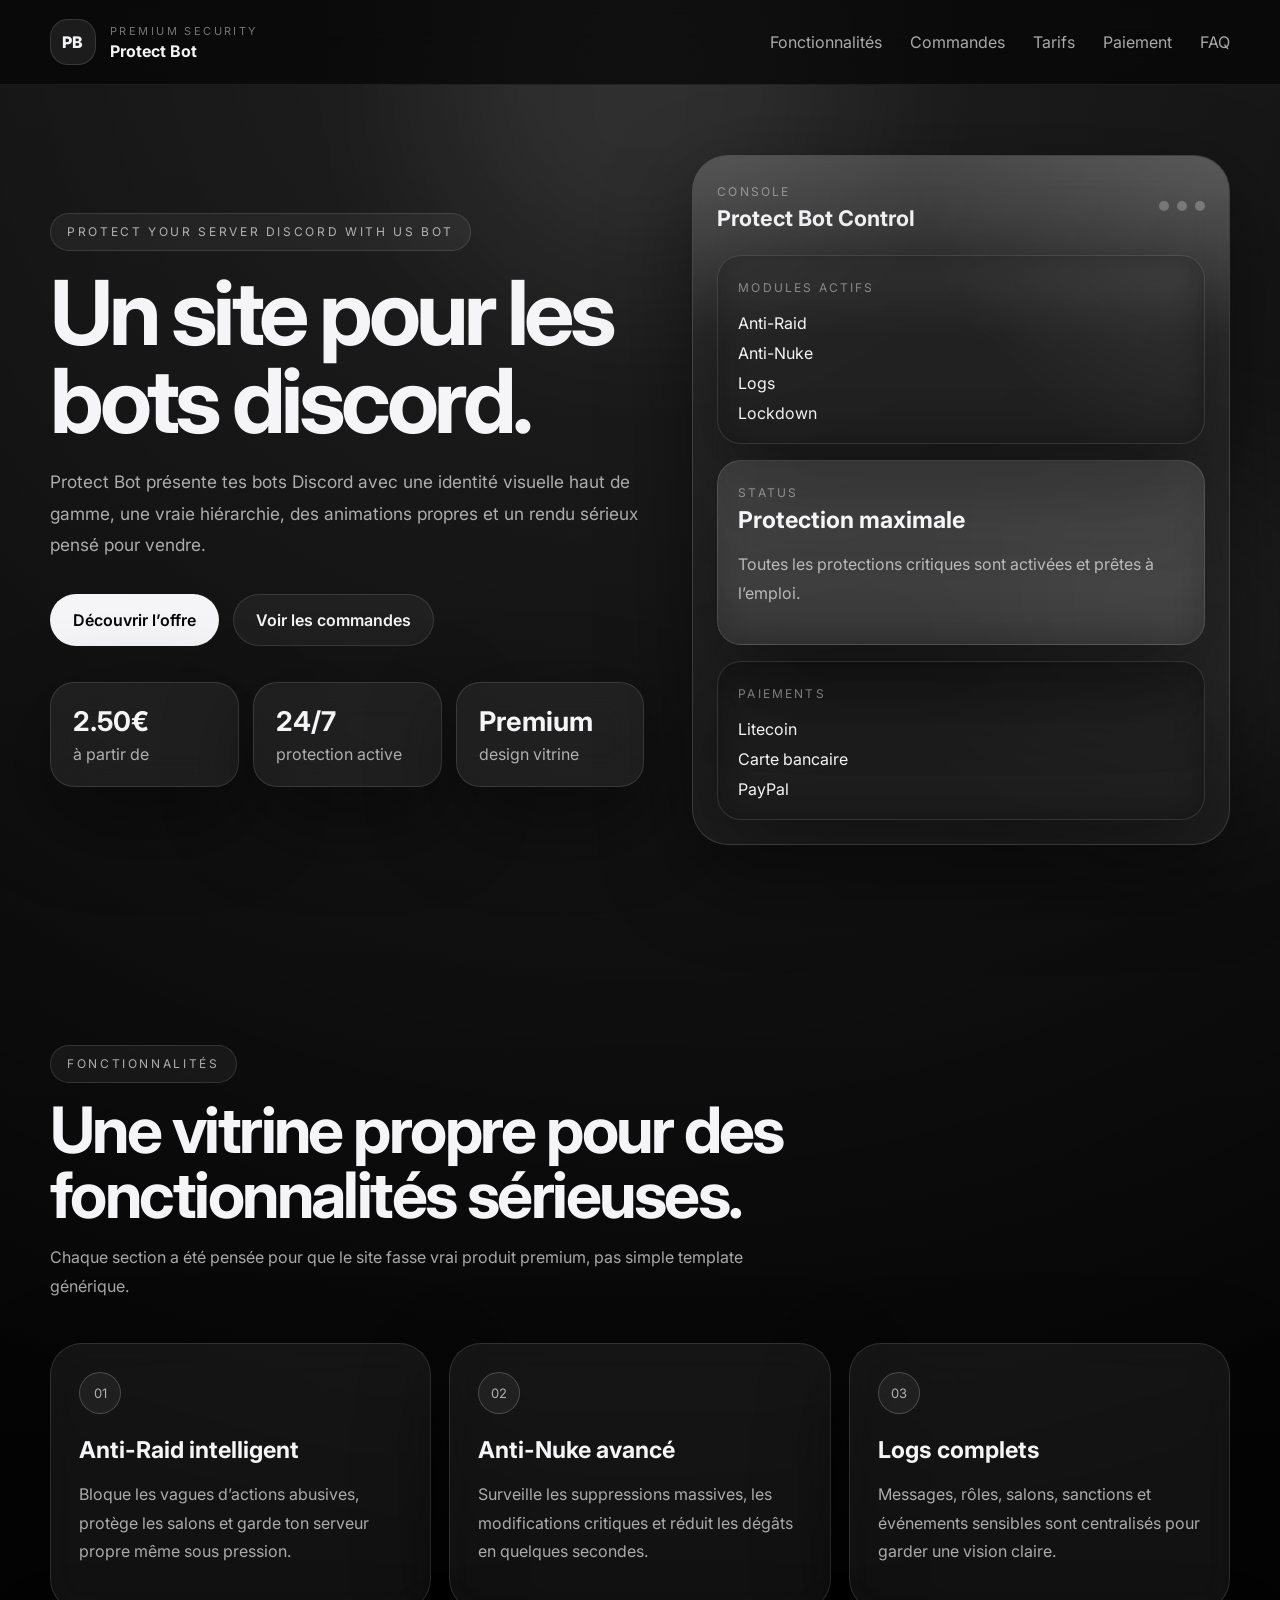
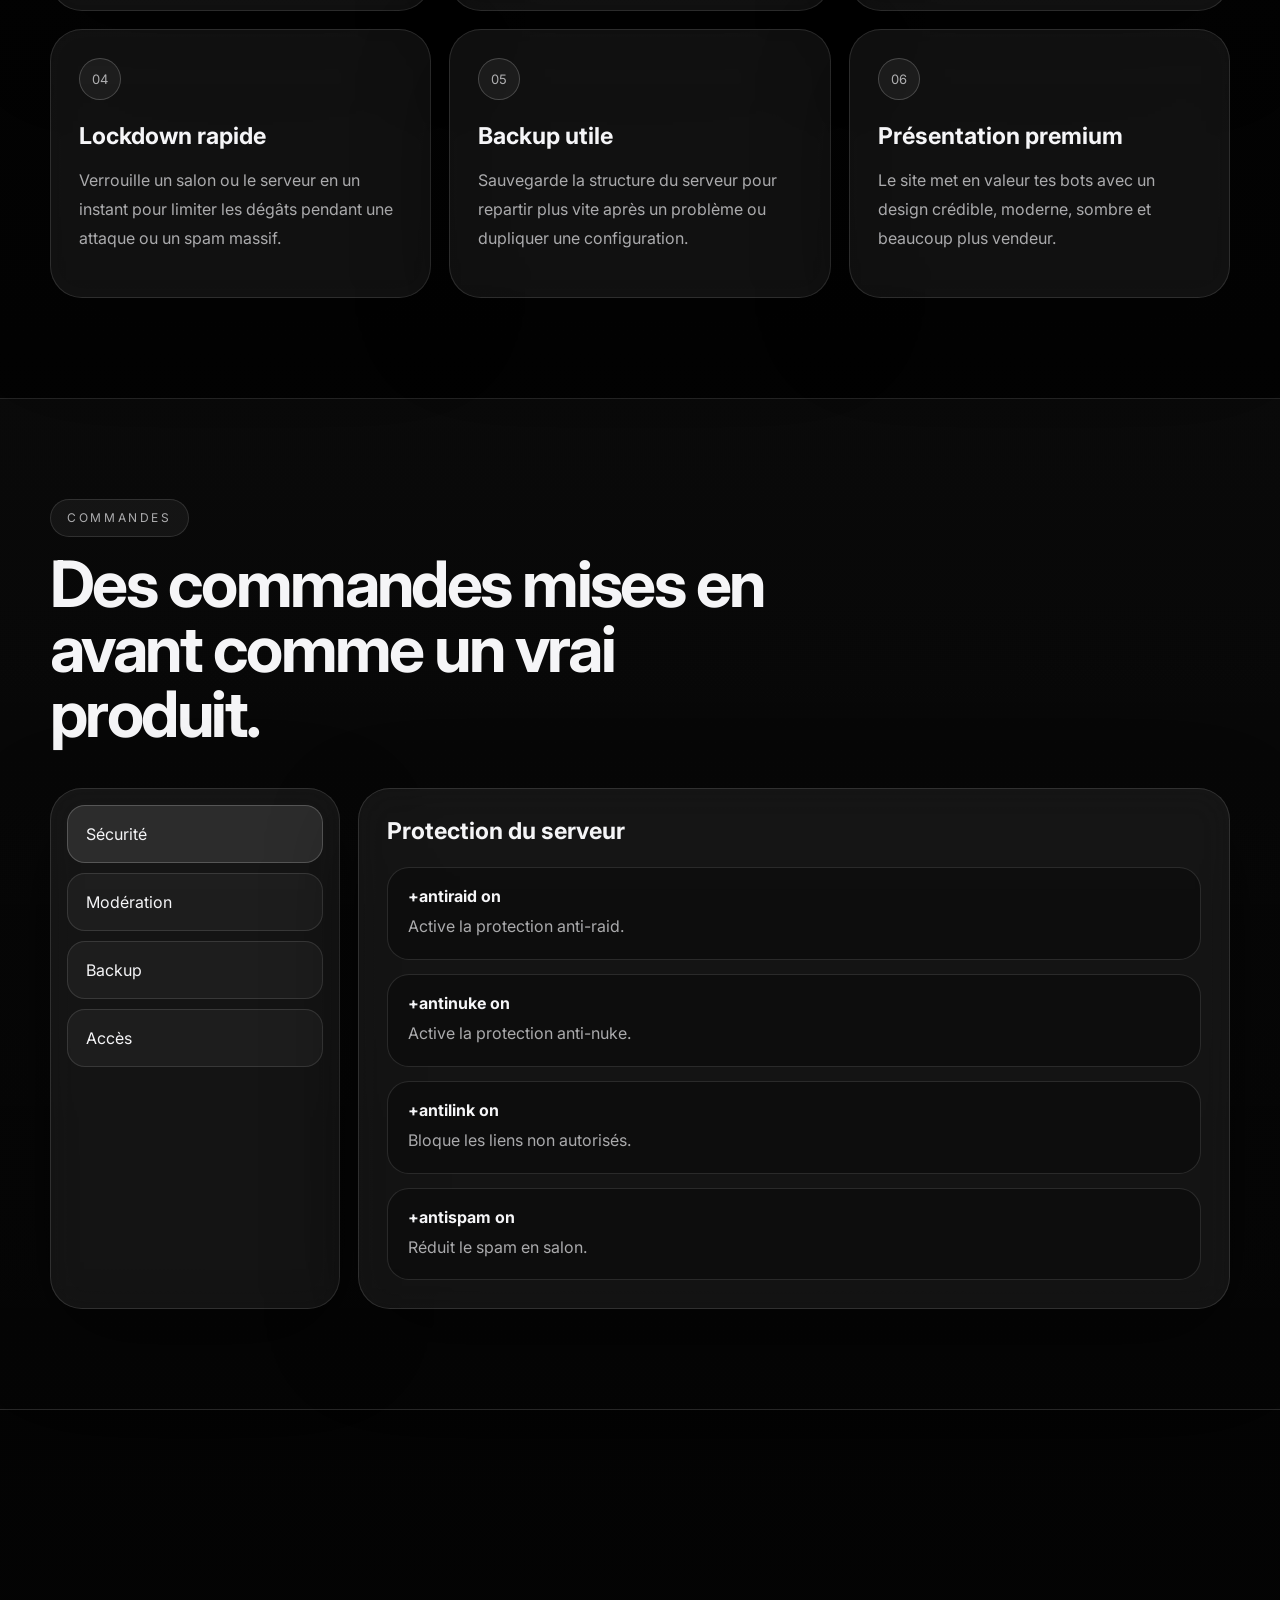
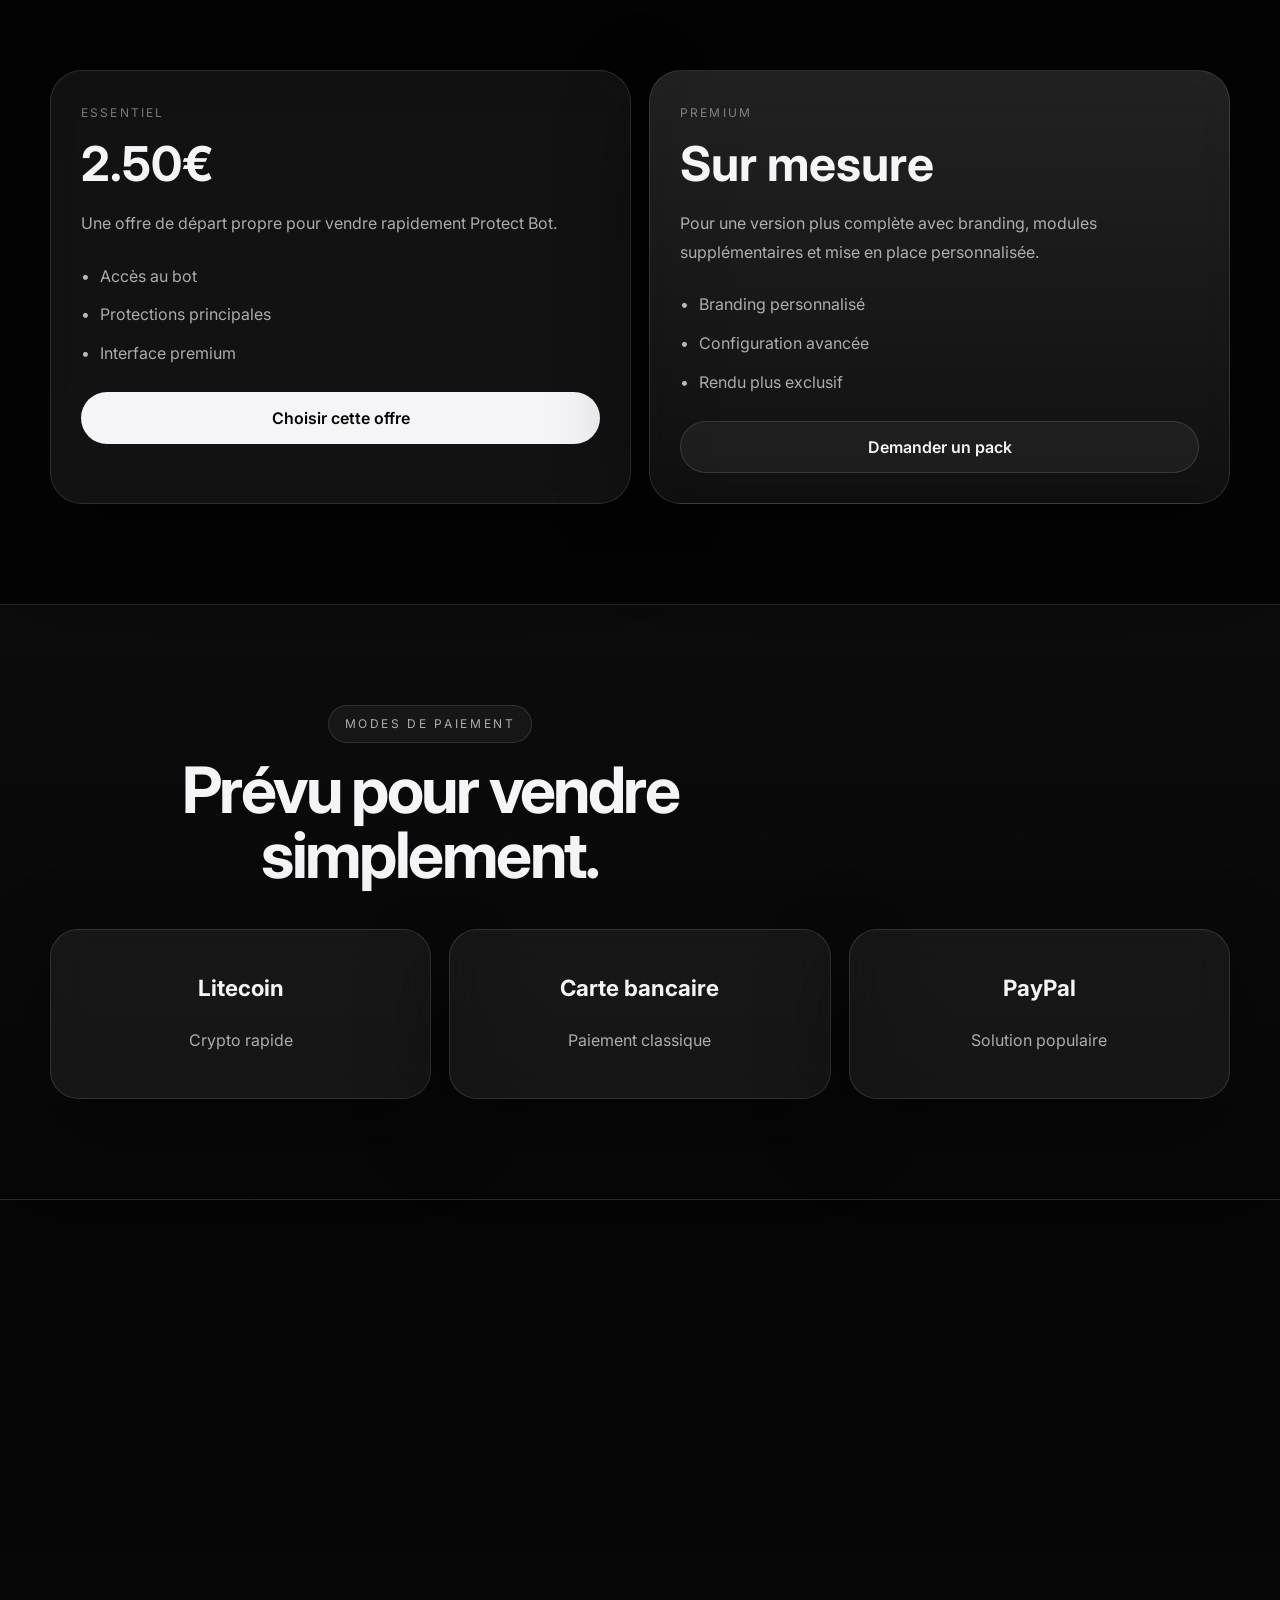
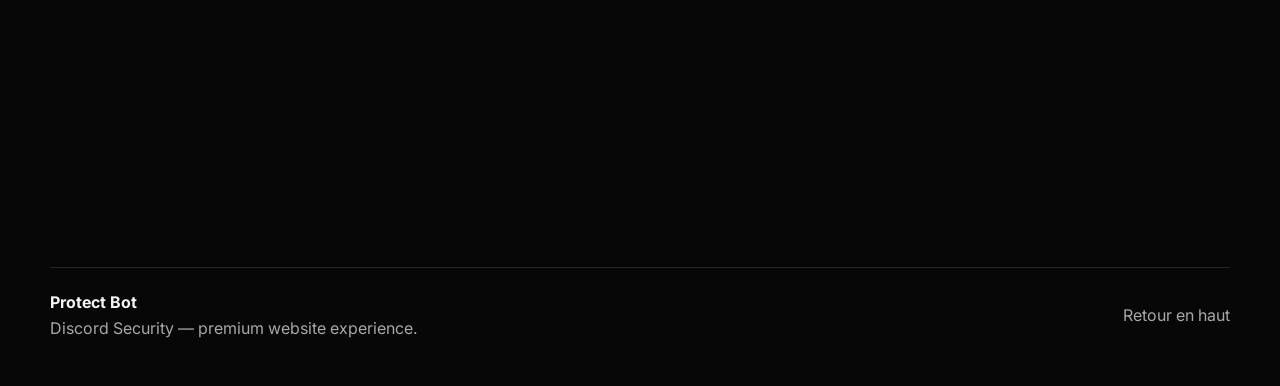
==== commit 2128ac35: "Update index.html" ====
--- a/index.html
+++ b/index.html
@@ -49,8 +49,8 @@
     <section class="hero section">
       <div class="container hero-grid">
         <div class="hero-copy reveal">
-          <span class="eyebrow">Protect your Discord like a premium brand</span>
-          <h1>Un site qui respire la qualité.<br>Un bot qui respire la sécurité.</h1>
+          <span class="eyebrow">Protect Your Server Discord With Us Bot</span>
+          <h1>Un site pour les bots discord.</h1>
           <p>
             Protect Bot présente tes bots Discord avec une identité visuelle haut de gamme, une
             vraie hiérarchie, des animations propres et un rendu sérieux pensé pour vendre.
--- a/style.css
+++ b/style.css
@@ -1,7 +1,21 @@
 * {
-  margin: 0;
-  padding: 0;
   box-sizing: border-box;
+}
+
+:root {
+  --bg: #050505;
+  --bg-soft: rgba(255, 255, 255, 0.04);
+  --bg-card: rgba(255, 255, 255, 0.06);
+  --line: rgba(255, 255, 255, 0.12);
+  --line-strong: rgba(255, 255, 255, 0.2);
+  --text: #f5f5f7;
+  --muted: rgba(245, 245, 247, 0.68);
+  --muted-soft: rgba(245, 245, 247, 0.46);
+  --shadow: 0 30px 90px rgba(0, 0, 0, 0.45);
+  --radius-xl: 32px;
+  --radius-lg: 24px;
+  --radius-md: 18px;
+  --container: 1180px;
 }
 
 html {
@@ -9,87 +23,74 @@
 }
 
 body {
-  font-family: "Inter", Arial, sans-serif;
-  background: #050505;
-  color: #ffffff;
-  line-height: 1.6;
+  margin: 0;
+  background:
+    radial-gradient(circle at top center, rgba(255,255,255,0.10), transparent 30%),
+    linear-gradient(180deg, #080808 0%, #020202 45%, #070707 100%);
+  color: var(--text);
+  font-family: "Inter", system-ui, sans-serif;
+  min-height: 100vh;
   overflow-x: hidden;
-  position: relative;
-}
-
-a,
-button {
-  text-decoration: none;
-  color: inherit;
-  font-family: inherit;
-}
-
-button {
-  cursor: pointer;
-  border: none;
-}
-
-.bg-base {
+}
+
+.noise {
   position: fixed;
   inset: 0;
-  background:
-    radial-gradient(circle at top left, rgba(255, 255, 255, 0.09), transparent 28%),
-    radial-gradient(circle at 80% 18%, rgba(255, 255, 255, 0.06), transparent 24%),
-    linear-gradient(180deg, #090909 0%, #030303 55%, #070707 100%);
-  z-index: 0;
+  pointer-events: none;
+  opacity: 0.06;
+  background-image:
+    linear-gradient(rgba(255,255,255,0.06) 1px, transparent 1px),
+    linear-gradient(90deg, rgba(255,255,255,0.03) 1px, transparent 1px);
+  background-size: 140px 140px;
 }
 
 .bg-orb {
   position: fixed;
-  border-radius: 999px;
-  filter: blur(110px);
-  opacity: 0.14;
+  border-radius: 50%;
+  filter: blur(90px);
   pointer-events: none;
-  z-index: 0;
+  z-index: -1;
 }
 
 .orb-1 {
-  width: 320px;
-  height: 320px;
-  background: #ffffff;
-  top: 20px;
-  left: -110px;
+  width: 420px;
+  height: 420px;
+  background: rgba(255, 255, 255, 0.08);
+  top: -120px;
+  left: 50%;
+  transform: translateX(-50%);
 }
 
 .orb-2 {
-  width: 260px;
-  height: 260px;
-  background: #8f8f8f;
-  right: 40px;
-  top: 420px;
-}
-
-.bg-grid {
-  position: fixed;
-  inset: 0;
-  background-image:
-    linear-gradient(rgba(255, 255, 255, 0.02) 1px, transparent 1px),
-    linear-gradient(90deg, rgba(255, 255, 255, 0.02) 1px, transparent 1px);
-  background-size: 40px 40px;
-  mask-image: radial-gradient(circle at center, black 42%, transparent 95%);
-  pointer-events: none;
-  z-index: 0;
+  width: 360px;
+  height: 360px;
+  background: rgba(255, 255, 255, 0.05);
+  right: -80px;
+  bottom: 10%;
 }
 
 .container {
-  width: min(1180px, calc(100% - 40px));
+  width: min(var(--container), calc(100% - 32px));
   margin: 0 auto;
-  position: relative;
-  z-index: 2;
-}
-
-.header {
+}
+
+.section {
+  padding: 100px 0;
+}
+
+.section-alt {
+  background: linear-gradient(180deg, rgba(255,255,255,0.03), rgba(255,255,255,0.01));
+  border-top: 1px solid var(--line);
+  border-bottom: 1px solid var(--line);
+}
+
+.site-header {
   position: sticky;
   top: 0;
-  z-index: 50;
-  backdrop-filter: blur(18px);
-  background: rgba(8, 8, 8, 0.68);
-  border-bottom: 1px solid rgba(255, 255, 255, 0.08);
+  z-index: 1000;
+  background: rgba(5, 5, 5, 0.72);
+  backdrop-filter: blur(20px);
+  border-bottom: 1px solid rgba(255,255,255,0.08);
 }
 
 .nav {
@@ -97,125 +98,138 @@
   display: flex;
   align-items: center;
   justify-content: space-between;
-  gap: 18px;
-}
-
-.logo {
-  display: flex;
-  align-items: center;
-  gap: 12px;
-}
-
-.logo-img {
-  width: 48px;
-  height: 48px;
-  object-fit: cover;
-  border-radius: 14px;
-  border: 1px solid rgba(255, 255, 255, 0.1);
-  background: rgba(255, 255, 255, 0.05);
-}
-
-.logo-text {
-  display: flex;
+  gap: 24px;
+}
+
+.brand {
+  display: inline-flex;
+  align-items: center;
+  gap: 14px;
+  color: var(--text);
+  text-decoration: none;
+}
+
+.brand-mark {
+  width: 46px;
+  height: 46px;
+  border-radius: 18px;
+  display: grid;
+  place-items: center;
+  background: rgba(255,255,255,0.08);
+  border: 1px solid rgba(255,255,255,0.12);
+  font-weight: 800;
+  letter-spacing: 0.04em;
+}
+
+.brand-kicker {
+  display: block;
+  font-size: 11px;
+  letter-spacing: 0.22em;
+  text-transform: uppercase;
+  color: var(--muted-soft);
+  margin-bottom: 3px;
+}
+
+.desktop-nav {
+  display: flex;
+  align-items: center;
+  gap: 28px;
+}
+
+.desktop-nav a,
+.mobile-nav a,
+.back-top {
+  color: var(--muted);
+  text-decoration: none;
+  transition: color .25s ease, opacity .25s ease;
+}
+
+.desktop-nav a:hover,
+.mobile-nav a:hover,
+.back-top:hover {
+  color: var(--text);
+}
+
+.menu-btn {
+  display: none;
+  border: 1px solid var(--line);
+  background: rgba(255,255,255,0.06);
+  color: var(--text);
+  border-radius: 999px;
+  padding: 10px 14px;
+  font: inherit;
+}
+
+.mobile-nav {
+  display: none;
   flex-direction: column;
-  line-height: 1;
-}
-
-.logo-top {
-  font-size: 1rem;
-  font-weight: 900;
-}
-
-.logo-bottom {
-  font-size: 0.85rem;
-  color: rgba(255, 255, 255, 0.62);
-  margin-top: 4px;
-  font-weight: 700;
-}
-
-.nav-links {
-  display: flex;
-  align-items: center;
-  gap: 28px;
-  color: rgba(255, 255, 255, 0.72);
-  font-size: 0.96rem;
-}
-
-.nav-links a:hover {
-  color: #ffffff;
-}
-
-.nav-button {
-  padding: 12px 18px;
+  gap: 16px;
+  padding: 0 16px 18px;
+}
+
+.mobile-nav.open {
+  display: flex;
+}
+
+.hero {
+  padding-top: 70px;
+  min-height: calc(100vh - 84px);
+  display: flex;
+  align-items: center;
+}
+
+.hero-grid {
+  display: grid;
+  grid-template-columns: 1.05fr 0.95fr;
+  gap: 48px;
+  align-items: center;
+}
+
+.eyebrow {
+  display: inline-flex;
+  align-items: center;
+  min-height: 38px;
+  padding: 0 16px;
   border-radius: 999px;
-  border: 1px solid rgba(255, 255, 255, 0.16);
-  font-weight: 700;
-  transition: 0.25s ease;
-}
-
-.nav-button:hover {
-  background: #ffffff;
-  color: #000000;
-}
-
-.hero {
-  padding: 100px 0 70px;
-}
-
-.hero-grid {
-  display: grid;
-  grid-template-columns: 1.15fr 0.85fr;
-  gap: 30px;
-  align-items: center;
-}
-
-.eyebrow {
-  display: inline-block;
-  font-size: 0.75rem;
-  letter-spacing: 0.26em;
+  border: 1px solid var(--line);
+  background: rgba(255,255,255,0.05);
+  color: var(--muted);
+  font-size: 12px;
+  letter-spacing: 0.22em;
   text-transform: uppercase;
-  color: rgba(255, 255, 255, 0.55);
-  margin-bottom: 20px;
-}
-
-.hero h1 {
-  font-size: clamp(3rem, 6vw, 5.3rem);
-  line-height: 0.96;
-  font-weight: 900;
-  max-width: 860px;
-}
-
-.hero-text {
-  margin-top: 24px;
-  color: rgba(255, 255, 255, 0.72);
-  max-width: 720px;
-  font-size: 1.06rem;
-  line-height: 1.9;
-}
-
-.hero-badges {
-  display: flex;
-  flex-wrap: wrap;
-  gap: 10px;
-  margin-top: 24px;
-}
-
-.hero-badges span {
-  padding: 10px 14px;
-  border-radius: 999px;
-  font-size: 0.88rem;
-  background: rgba(255, 255, 255, 0.05);
-  border: 1px solid rgba(255, 255, 255, 0.08);
-  color: rgba(255, 255, 255, 0.86);
-}
-
-.hero-actions,
-.card-actions,
-.support-actions {
+}
+
+.hero-copy h1 {
+  margin: 18px 0 22px;
+  font-size: clamp(3rem, 7vw, 5.8rem);
+  line-height: 0.98;
+  letter-spacing: -0.05em;
+  max-width: 12ch;
+}
+
+.hero-copy p,
+.section-head p,
+.feature-card p,
+.command-list article span,
+.price-card p,
+.price-card li,
+.faq-item p,
+.payment-card span,
+.preview-panels .panel p {
+  color: var(--muted);
+  line-height: 1.8;
+}
+
+.hero-copy p {
+  max-width: 630px;
+  font-size: 1.08rem;
+}
+
+.hero-actions {
   display: flex;
   flex-wrap: wrap;
   gap: 14px;
-  margin-top: 32px;
+  margin-top: 34px;
 }
 
 .btn {
@@ -224,471 +238,380 @@
   justify-content: center;
   min-height: 52px;
   padding: 0 22px;
-  border-radius: 16px;
-  font-weight: 800;
-  transition: 0.25s ease;
-  border: none;
-}
-
-.btn-white {
-  background: linear-gradient(180deg, #ffffff 0%, #d9d9d9 100%);
-  color: #000000;
-  box-shadow: 0 10px 30px rgba(255, 255, 255, 0.1);
-}
-
-.btn-white:hover {
-  transform: translateY(-2px);
-}
-
-.btn-outline {
-  border: 1px solid rgba(255, 255, 255, 0.14);
-  color: #ffffff;
-  background: rgba(255, 255, 255, 0.04);
-}
-
-.btn-outline:hover {
-  background: rgba(255, 255, 255, 0.08);
+  border-radius: 999px;
+  text-decoration: none;
+  border: 1px solid transparent;
+  transition: transform .25s ease, background .25s ease, color .25s ease, border-color .25s ease;
+  font-weight: 600;
+}
+
+.btn:hover {
+  transform: translateY(-1px);
+}
+
+.btn-primary {
+  background: #f5f5f7;
+  color: #050505;
+}
+
+.btn-secondary {
+  border-color: var(--line);
+  background: rgba(255,255,255,0.05);
+  color: var(--text);
+}
+
+.btn-secondary:hover {
+  background: rgba(255,255,255,0.08);
+}
+
+.full {
+  width: 100%;
 }
 
 .hero-stats {
   margin-top: 36px;
   display: grid;
-  grid-template-columns: repeat(3, 1fr);
+  grid-template-columns: repeat(3, minmax(0, 1fr));
   gap: 14px;
 }
 
-.stat-card,
-.about-card,
-.side-box,
-.bot-card,
-.commands-panel,
-.info-card,
-.support-box,
-.hero-panel,
-.pricing-card,
-.faq-item {
-  border: 1px solid rgba(255, 255, 255, 0.08);
-  background: linear-gradient(
-    180deg,
-    rgba(255, 255, 255, 0.08),
-    rgba(255, 255, 255, 0.03)
-  );
-  box-shadow: 0 18px 80px rgba(0, 0, 0, 0.35);
-  backdrop-filter: blur(12px);
-}
-
-.stat-card {
-  padding: 20px;
-  border-radius: 22px;
-}
-
-.stat-card span {
+.hero-stats article,
+.feature-card,
+.panel,
+.price-card,
+.payment-card,
+.faq-item,
+.command-sidebar,
+.command-content,
+.glass-card {
+  backdrop-filter: blur(18px);
+  background: var(--bg-card);
+  border: 1px solid var(--line);
+  box-shadow: var(--shadow);
+}
+
+.hero-stats article {
+  border-radius: var(--radius-lg);
+  padding: 22px;
+}
+
+.hero-stats strong {
   display: block;
-  font-size: 1.8rem;
-  font-weight: 900;
-  line-height: 1;
-}
-
-.stat-card p {
-  margin-top: 8px;
-  color: rgba(255, 255, 255, 0.62);
-  font-size: 0.92rem;
-}
-
-.hero-panel {
+  font-size: 1.7rem;
+  margin-bottom: 6px;
+}
+
+.hero-stats span {
+  color: var(--muted);
+}
+
+.hero-card {
+  position: relative;
+}
+
+.product-preview {
+  border-radius: 36px;
   padding: 24px;
-  border-radius: 30px;
-}
-
-.panel-top {
+  position: relative;
+  overflow: hidden;
+}
+
+.product-preview::before {
+  content: "";
+  position: absolute;
+  inset: 0;
+  background:
+    linear-gradient(180deg, rgba(255,255,255,0.14), transparent 26%),
+    radial-gradient(circle at top right, rgba(255,255,255,0.12), transparent 36%);
+  pointer-events: none;
+}
+
+.preview-top {
   display: flex;
   align-items: center;
   justify-content: space-between;
-  margin-bottom: 18px;
-  padding-bottom: 16px;
-  border-bottom: 1px solid rgba(255, 255, 255, 0.08);
-}
-
-.panel-top p {
-  color: rgba(255, 255, 255, 0.58);
-  font-size: 0.9rem;
-}
-
-.panel-dots {
+  margin-bottom: 24px;
+}
+
+.small-label {
+  display: inline-block;
+  color: var(--muted-soft);
+  font-size: 12px;
+  letter-spacing: 0.18em;
+  text-transform: uppercase;
+  margin-bottom: 6px;
+}
+
+.preview-top h2 {
+  margin: 0;
+  font-size: 1.35rem;
+}
+
+.window-dots {
   display: flex;
   gap: 8px;
 }
 
-.panel-dots span {
+.window-dots span {
   width: 10px;
   height: 10px;
+  border-radius: 50%;
+  background: rgba(255,255,255,0.25);
+}
+
+.preview-panels {
+  display: grid;
+  gap: 16px;
+}
+
+.panel {
+  border-radius: 24px;
+  padding: 20px;
+  background: rgba(0,0,0,0.34);
+}
+
+.panel.highlight {
+  background: linear-gradient(180deg, rgba(255,255,255,0.11), rgba(255,255,255,0.05));
+}
+
+.panel ul {
+  list-style: none;
+  padding: 0;
+  margin: 12px 0 0;
+  display: grid;
+  gap: 10px;
+}
+
+.panel strong {
+  display: block;
+  font-size: 1.45rem;
+  margin-bottom: 10px;
+}
+
+.section-head {
+  max-width: 760px;
+  margin-bottom: 42px;
+}
+
+.section-head h2 {
+  margin: 14px 0;
+  font-size: clamp(2rem, 5vw, 4rem);
+  line-height: 1.02;
+  letter-spacing: -0.04em;
+}
+
+.feature-grid,
+.pricing-grid,
+.payment-grid {
+  display: grid;
+  gap: 18px;
+}
+
+.feature-grid {
+  grid-template-columns: repeat(3, minmax(0, 1fr));
+}
+
+.feature-card {
+  border-radius: var(--radius-xl);
+  padding: 28px;
+}
+
+.card-tag {
+  display: inline-flex;
+  align-items: center;
+  justify-content: center;
+  min-width: 42px;
+  height: 42px;
+  padding: 0 12px;
   border-radius: 999px;
-  background: rgba(255, 255, 255, 0.28);
-}
-
-.hero-logo-box {
-  display: flex;
-  justify-content: center;
-  align-items: center;
-  padding: 18px 0 10px;
-}
-
-.hero-logo {
-  width: min(280px, 100%);
-  filter: drop-shadow(0 10px 40px rgba(255, 255, 255, 0.08));
-}
-
-.panel-block {
-  padding: 18px;
+  border: 1px solid var(--line-strong);
+  background: rgba(255,255,255,0.05);
+  color: var(--muted);
+  font-size: 13px;
+  margin-bottom: 22px;
+}
+
+.feature-card h3,
+.command-panel h3,
+.price-card h3 {
+  margin: 0 0 12px;
+  font-size: 1.45rem;
+}
+
+.command-layout {
+  display: grid;
+  grid-template-columns: 290px 1fr;
+  gap: 18px;
+}
+
+.command-sidebar {
+  border-radius: var(--radius-xl);
+  padding: 16px;
+  display: grid;
+  gap: 10px;
+  align-content: start;
+}
+
+.command-tab {
+  width: 100%;
+  border: 1px solid var(--line);
+  background: rgba(255,255,255,0.04);
+  color: var(--text);
+  font: inherit;
+  border-radius: 18px;
+  min-height: 58px;
+  padding: 0 18px;
+  text-align: left;
+  transition: background .25s ease, border-color .25s ease, transform .25s ease;
+}
+
+.command-tab:hover,
+.command-tab.active {
+  background: rgba(255,255,255,0.1);
+  border-color: var(--line-strong);
+}
+
+.command-content {
+  border-radius: var(--radius-xl);
+  padding: 28px;
+}
+
+.command-panel {
+  display: none;
+}
+
+.command-panel.active {
+  display: block;
+}
+
+.command-list {
+  display: grid;
+  gap: 14px;
+  margin-top: 22px;
+}
+
+.command-list article {
+  display: flex;
+  flex-direction: column;
+  gap: 6px;
+  padding: 18px 20px;
   border-radius: 22px;
-  background: rgba(0, 0, 0, 0.45);
-  border: 1px solid rgba(255, 255, 255, 0.08);
-}
-
-.panel-block + .panel-block {
-  margin-top: 14px;
-}
-
-.panel-label,
-.bot-tag,
-.pricing-badge {
+  border: 1px solid var(--line);
+  background: rgba(0,0,0,0.32);
+}
+
+.command-list strong {
+  font-size: 1rem;
+}
+
+.pricing-grid {
+  grid-template-columns: repeat(2, minmax(0, 1fr));
+}
+
+.price-card {
+  border-radius: var(--radius-xl);
+  padding: 30px;
+}
+
+.price-card.featured {
+  background: linear-gradient(180deg, rgba(255,255,255,0.12), rgba(255,255,255,0.05));
+}
+
+.plan {
   display: inline-block;
-  margin-bottom: 12px;
-  padding: 7px 12px;
-  border-radius: 999px;
-  font-size: 0.76rem;
+  font-size: 12px;
+  letter-spacing: 0.18em;
   text-transform: uppercase;
-  letter-spacing: 0.14em;
-  color: rgba(255, 255, 255, 0.74);
-  background: rgba(255, 255, 255, 0.08);
-}
-
-.panel-block h3,
-.bot-card h3,
-.info-card h3,
-.commands-panel h3,
-.pricing-card h3,
-.faq-item h3 {
-  font-size: 1.5rem;
-  font-weight: 800;
-}
-
-.panel-block p,
-.bot-desc,
-.info-card p,
-.about-card p,
-.support-text,
-.commands-description,
-.pricing-text,
+  color: var(--muted-soft);
+  margin-bottom: 14px;
+}
+
+.price-card h3 {
+  font-size: clamp(2rem, 4vw, 3rem);
+}
+
+.price-card ul {
+  list-style: none;
+  padding: 0;
+  margin: 24px 0;
+  display: grid;
+  gap: 10px;
+}
+
+.price-card li::before {
+  content: "•";
+  margin-right: 10px;
+  color: rgba(255,255,255,0.7);
+}
+
+.payments {
+  text-align: center;
+}
+
+.payment-grid {
+  grid-template-columns: repeat(3, minmax(0, 1fr));
+}
+
+.payment-card {
+  border-radius: 28px;
+  padding: 34px 24px;
+  min-height: 170px;
+  display: grid;
+  place-items: center;
+  text-align: center;
+}
+
+.payment-card strong {
+  font-size: 1.4rem;
+  margin-bottom: 6px;
+}
+
+.faq-list {
+  display: grid;
+  gap: 14px;
+}
+
+.faq-item {
+  border-radius: 24px;
+  padding: 20px 22px;
+}
+
+.faq-item summary {
+  cursor: pointer;
+  font-weight: 600;
+  list-style: none;
+}
+
+.faq-item summary::-webkit-details-marker {
+  display: none;
+}
+
 .faq-item p {
-  color: rgba(255, 255, 255, 0.72);
-  line-height: 1.85;
-}
-
-.mini-console {
-  margin-top: 16px;
-  padding: 16px;
-  border-radius: 20px;
-  background: rgba(0, 0, 0, 0.55);
-  border: 1px solid rgba(255, 255, 255, 0.08);
-}
-
-.console-line {
-  display: flex;
-  gap: 12px;
-  font-size: 0.92rem;
-  color: rgba(255, 255, 255, 0.8);
-}
-
-.console-line + .console-line {
-  margin-top: 10px;
-}
-
-.console-tag {
-  min-width: 62px;
-  color: #ffffff;
-  font-weight: 800;
-}
-
-.section {
-  padding: 40px 0 90px;
-}
-
-.section-title {
-  margin-bottom: 28px;
-}
-
-.section-title h2,
-.support-box h2 {
-  font-size: clamp(2rem, 4vw, 3.4rem);
-  line-height: 1.05;
-  font-weight: 900;
-  max-width: 860px;
-}
-
-.about-grid {
-  display: grid;
-  grid-template-columns: 1fr 0.7fr;
-  gap: 22px;
-}
-
-.about-card {
-  padding: 34px;
-  border-radius: 30px;
-  display: grid;
-  gap: 18px;
-}
-
-.about-side {
-  display: grid;
-  gap: 16px;
-}
-
-.side-box {
-  padding: 22px;
-  border-radius: 24px;
-}
-
-.side-box span {
-  display: block;
-  color: rgba(255, 255, 255, 0.55);
-  font-size: 0.85rem;
-  margin-bottom: 8px;
-}
-
-.side-box strong {
-  font-size: 1rem;
-  line-height: 1.6;
-}
-
-.bots-grid {
-  display: grid;
-  grid-template-columns: repeat(2, 1fr);
+  margin: 16px 0 0;
+}
+
+.site-footer {
+  padding: 28px 0 48px;
+}
+
+.footer-inner {
+  border-top: 1px solid var(--line);
+  padding-top: 24px;
+  display: flex;
+  align-items: center;
+  justify-content: space-between;
   gap: 24px;
 }
 
-.bot-card {
-  padding: 30px;
-  border-radius: 30px;
-  transition: 0.25s ease;
-}
-
-.active-bot-card,
-.bot-card:hover {
-  transform: translateY(-4px);
-  border-color: rgba(255, 255, 255, 0.18);
-}
-
-.bot-head {
-  margin-bottom: 16px;
-}
-
-.bot-price {
-  margin-top: 10px;
-  font-size: 1.05rem;
-  font-weight: 800;
-  color: #ffffff;
-}
-
-.feature-list {
-  margin-top: 22px;
-  display: flex;
-  flex-wrap: wrap;
-  gap: 12px;
-}
-
-.feature-list span,
-.pricing-item,
-.payment-methods span {
-  padding: 10px 14px;
-  border-radius: 14px;
-  font-size: 0.9rem;
-  background: rgba(0, 0, 0, 0.45);
-  border: 1px solid rgba(255, 255, 255, 0.08);
-  color: rgba(255, 255, 255, 0.88);
-}
-
-.commands-panel {
-  padding: 30px;
-  border-radius: 30px;
-}
-
-.commands-top {
-  display: flex;
-  align-items: flex-start;
-  justify-content: space-between;
-  gap: 18px;
-  flex-wrap: wrap;
-}
-
-.commands-label {
-  color: rgba(255, 255, 255, 0.52);
-  text-transform: uppercase;
-  letter-spacing: 0.18em;
-  font-size: 0.75rem;
-  margin-bottom: 8px;
-}
-
-.commands-tabs {
-  display: flex;
-  gap: 10px;
-  flex-wrap: wrap;
-}
-
-.tab-btn {
-  min-height: 44px;
-  padding: 0 16px;
-  border-radius: 14px;
-  border: 1px solid rgba(255, 255, 255, 0.1);
-  background: rgba(255, 255, 255, 0.04);
-  color: #ffffff;
-  font-weight: 700;
-  transition: 0.25s ease;
-}
-
-.tab-btn.active,
-.tab-btn:hover {
-  background: #ffffff;
-  color: #000000;
-}
-
-.commands-description {
-  margin-top: 18px;
-}
-
-.command-grid {
-  margin-top: 24px;
-  display: grid;
-  grid-template-columns: repeat(2, 1fr);
-  gap: 16px;
-}
-
-.command-item {
-  padding: 20px;
-  border-radius: 20px;
-  background: rgba(0, 0, 0, 0.45);
-  border: 1px solid rgba(255, 255, 255, 0.08);
-}
-
-.command-name {
-  display: inline-block;
-  font-weight: 900;
-  font-size: 1rem;
-  margin-bottom: 10px;
-}
-
-.command-item p {
-  color: rgba(255, 255, 255, 0.68);
-  line-height: 1.7;
-}
-
-.features-grid,
-.faq-grid {
-  display: grid;
-  grid-template-columns: repeat(4, 1fr);
-  gap: 18px;
-}
-
-.info-card,
-.faq-item {
-  padding: 26px;
-  border-radius: 28px;
-}
-
-.pricing-grid {
-  display: grid;
-  grid-template-columns: repeat(3, 1fr);
-  gap: 20px;
-}
-
-.pricing-card {
-  padding: 30px;
-  border-radius: 32px;
-}
-
-.pricing-card.featured {
-  border-color: rgba(255, 255, 255, 0.22);
-  transform: translateY(-6px);
-}
-
-.price-line {
-  margin-top: 12px;
-  display: flex;
-  align-items: end;
-  gap: 10px;
-}
-
-.price {
-  font-size: clamp(2.5rem, 5vw, 4rem);
-  font-weight: 900;
-  line-height: 1;
-}
-
-.price-note {
-  color: rgba(255, 255, 255, 0.58);
-  margin-bottom: 8px;
-}
-
-.pricing-text {
-  margin-top: 18px;
-}
-
-.pricing-features {
-  margin-top: 22px;
-  display: flex;
-  flex-wrap: wrap;
-  gap: 10px;
-}
-
-.payment-box {
-  margin-top: 28px;
-  text-align: center;
-}
-
-.payment-title {
-  color: rgba(255, 255, 255, 0.6);
-  margin-bottom: 14px;
-}
-
-.payment-methods {
-  display: flex;
-  justify-content: center;
-  gap: 12px;
-  flex-wrap: wrap;
-}
-
-.support-box {
-  padding: 42px;
-  border-radius: 32px;
-  text-align: center;
-}
-
-.support-text {
-  max-width: 760px;
-  margin: 18px auto 0;
-}
-
-.footer {
-  border-top: 1px solid rgba(255, 255, 255, 0.08);
-  padding: 26px 0 34px;
-}
-
-.footer-content {
-  display: grid;
-  grid-template-columns: repeat(3, 1fr);
-  gap: 18px;
-  color: rgba(255, 255, 255, 0.8);
-}
-
-.footer-small {
-  color: rgba(255, 255, 255, 0.45);
-  margin-top: 8px;
+.footer-inner p {
+  margin: 6px 0 0;
+  color: var(--muted);
 }
 
 .reveal {
   opacity: 0;
   transform: translateY(26px);
-  transition: opacity 0.8s ease, transform 0.8s ease;
+  transition: opacity .7s ease, transform .7s ease;
 }
 
 .reveal.visible {
@@ -696,73 +619,60 @@
   transform: translateY(0);
 }
 
-.delay-1 {
-  transition-delay: 0.12s;
-}
-
-.delay-2 {
-  transition-delay: 0.24s;
-}
-
-.delay-3 {
-  transition-delay: 0.36s;
-}
-
-@media (max-width: 1100px) {
+.delay-1 { transition-delay: .1s; }
+.delay-2 { transition-delay: .2s; }
+
+@media (max-width: 980px) {
   .hero-grid,
-  .about-grid,
-  .bots-grid,
-  .features-grid,
-  .faq-grid,
+  .feature-grid,
   .pricing-grid,
-  .command-grid {
+  .payment-grid,
+  .command-layout {
     grid-template-columns: 1fr;
   }
+
+  .hero-copy h1 {
+    max-width: none;
+  }
+
+  .command-sidebar {
+    grid-template-columns: repeat(2, minmax(0, 1fr));
+  }
 }
 
 @media (max-width: 760px) {
-  .nav-links {
+  .desktop-nav {
     display: none;
   }
 
-  .nav {
-    min-height: 74px;
+  .menu-btn {
+    display: inline-flex;
+  }
+
+  .section {
+    padding: 78px 0;
   }
 
   .hero {
-    padding: 60px 0 40px;
-  }
-
-  .hero-stats {
+    min-height: auto;
+    padding-top: 44px;
+  }
+
+  .hero-stats,
+  .command-sidebar {
     grid-template-columns: 1fr;
   }
 
-  .footer-content {
-    grid-template-columns: 1fr;
-  }
-
-  .about-card,
-  .side-box,
-  .bot-card,
-  .commands-panel,
-  .info-card,
-  .faq-item,
-  .support-box,
-  .hero-panel,
-  .stat-card,
-  .pricing-card {
-    padding: 22px;
+  .footer-inner {
+    flex-direction: column;
+    align-items: flex-start;
+  }
+
+  .product-preview,
+  .feature-card,
+  .price-card,
+  .payment-card,
+  .command-content {
     border-radius: 24px;
   }
-
-  .btn,
-  .nav-button {
-    width: 100%;
-  }
-
-  .hero-actions,
-  .card-actions,
-  .support-actions {
-    flex-direction: column;
-  }
-}
+}
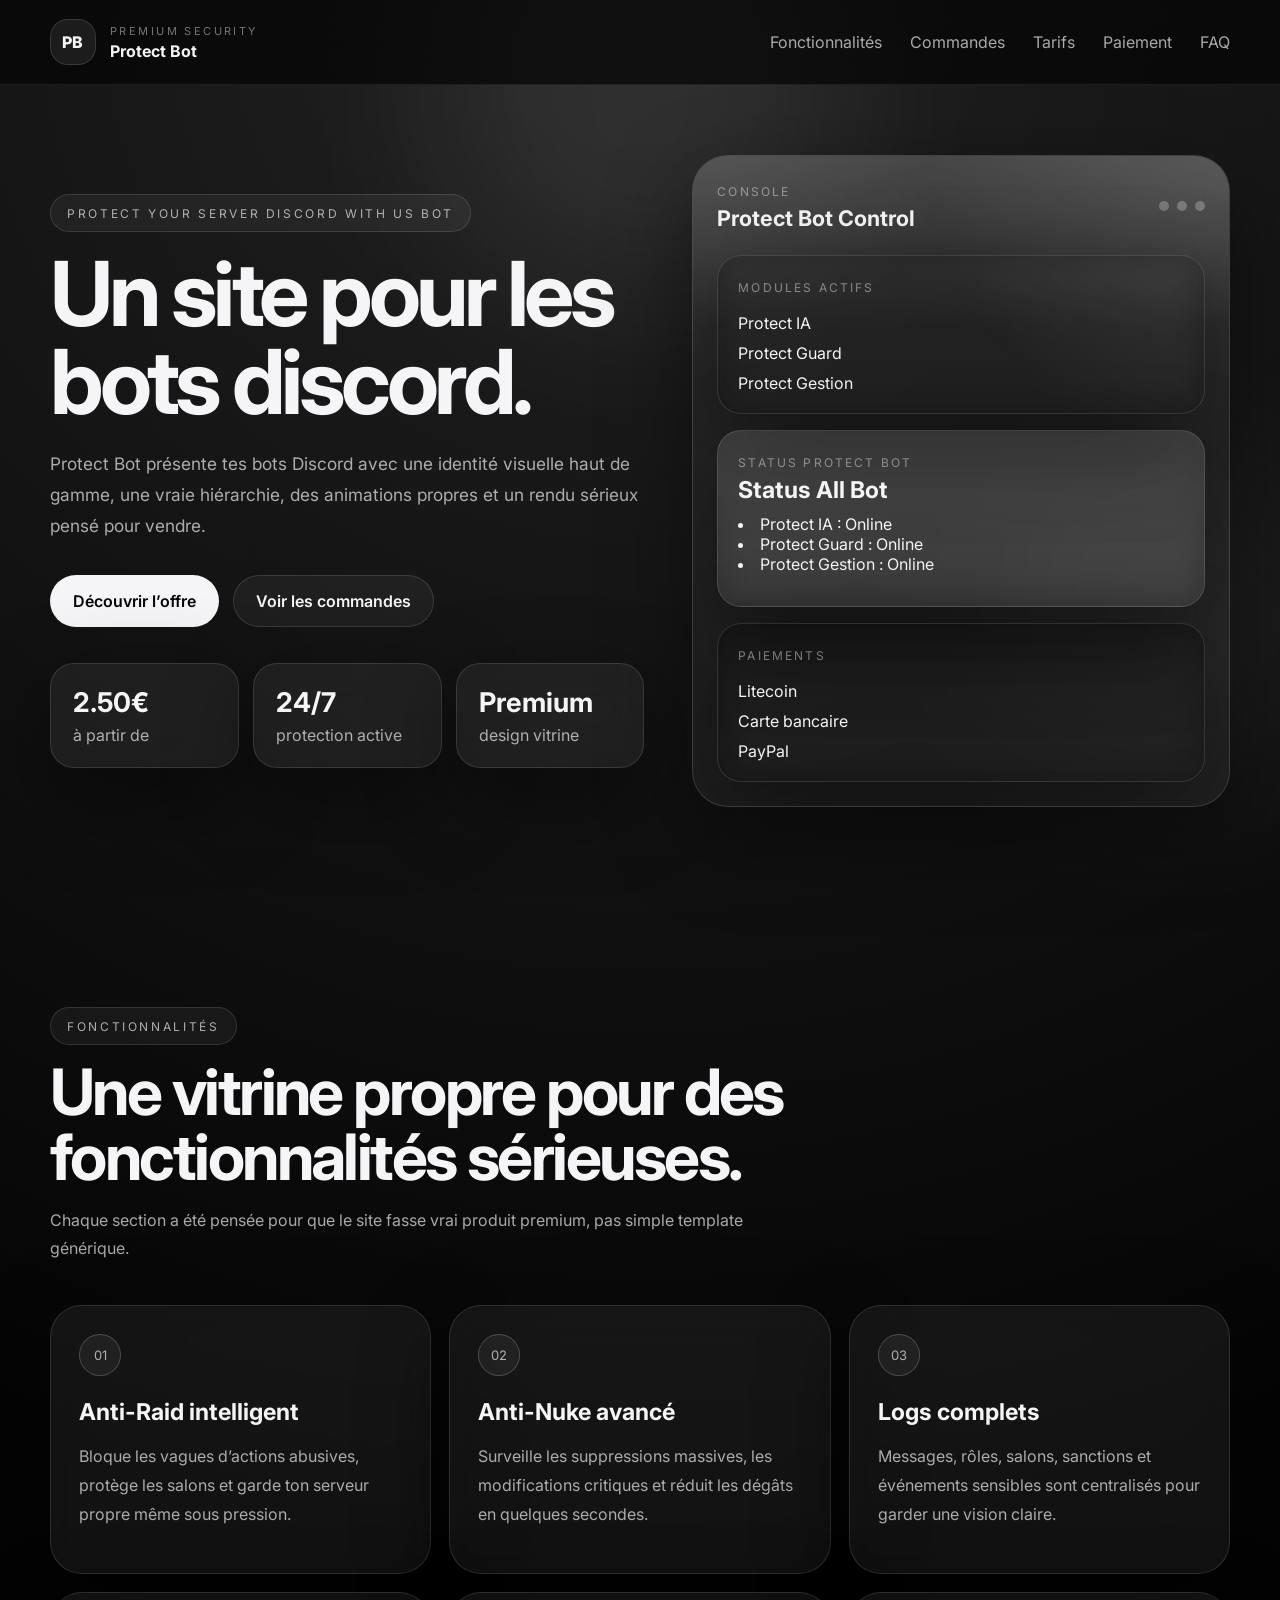
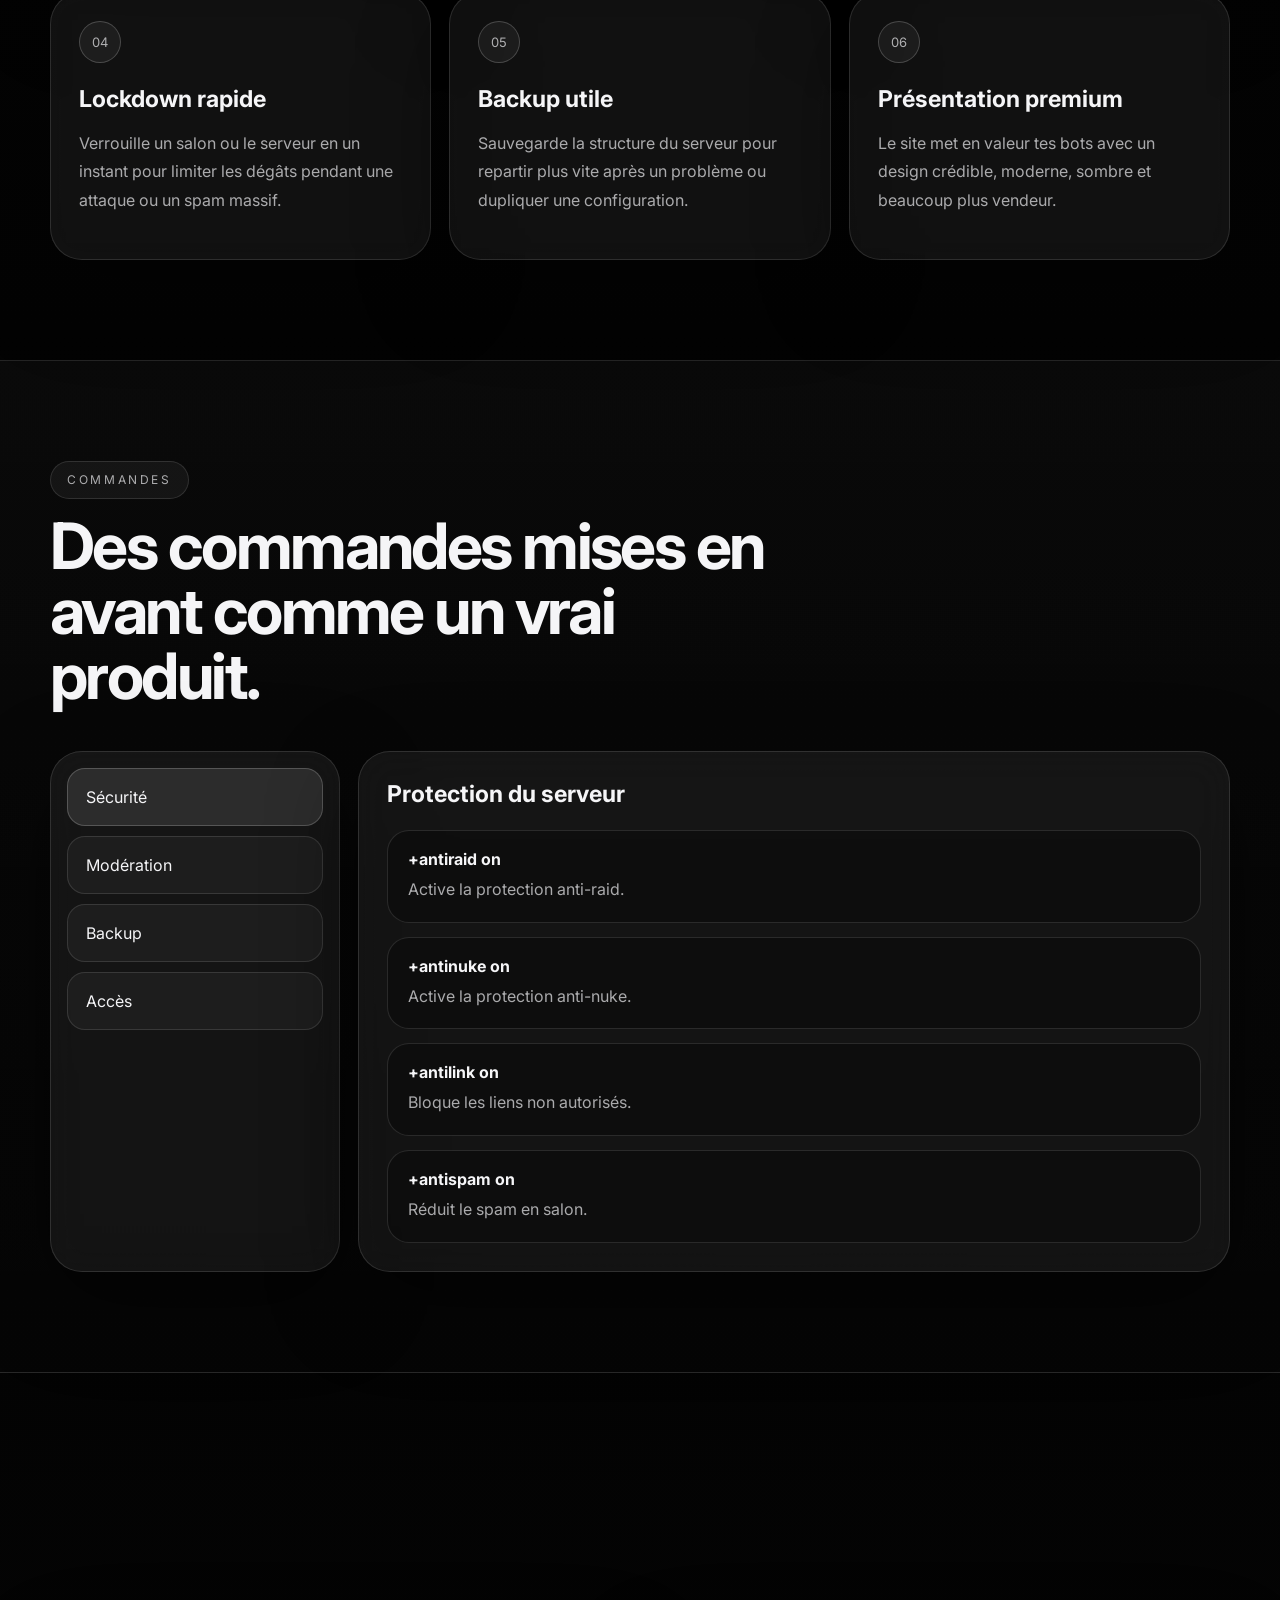
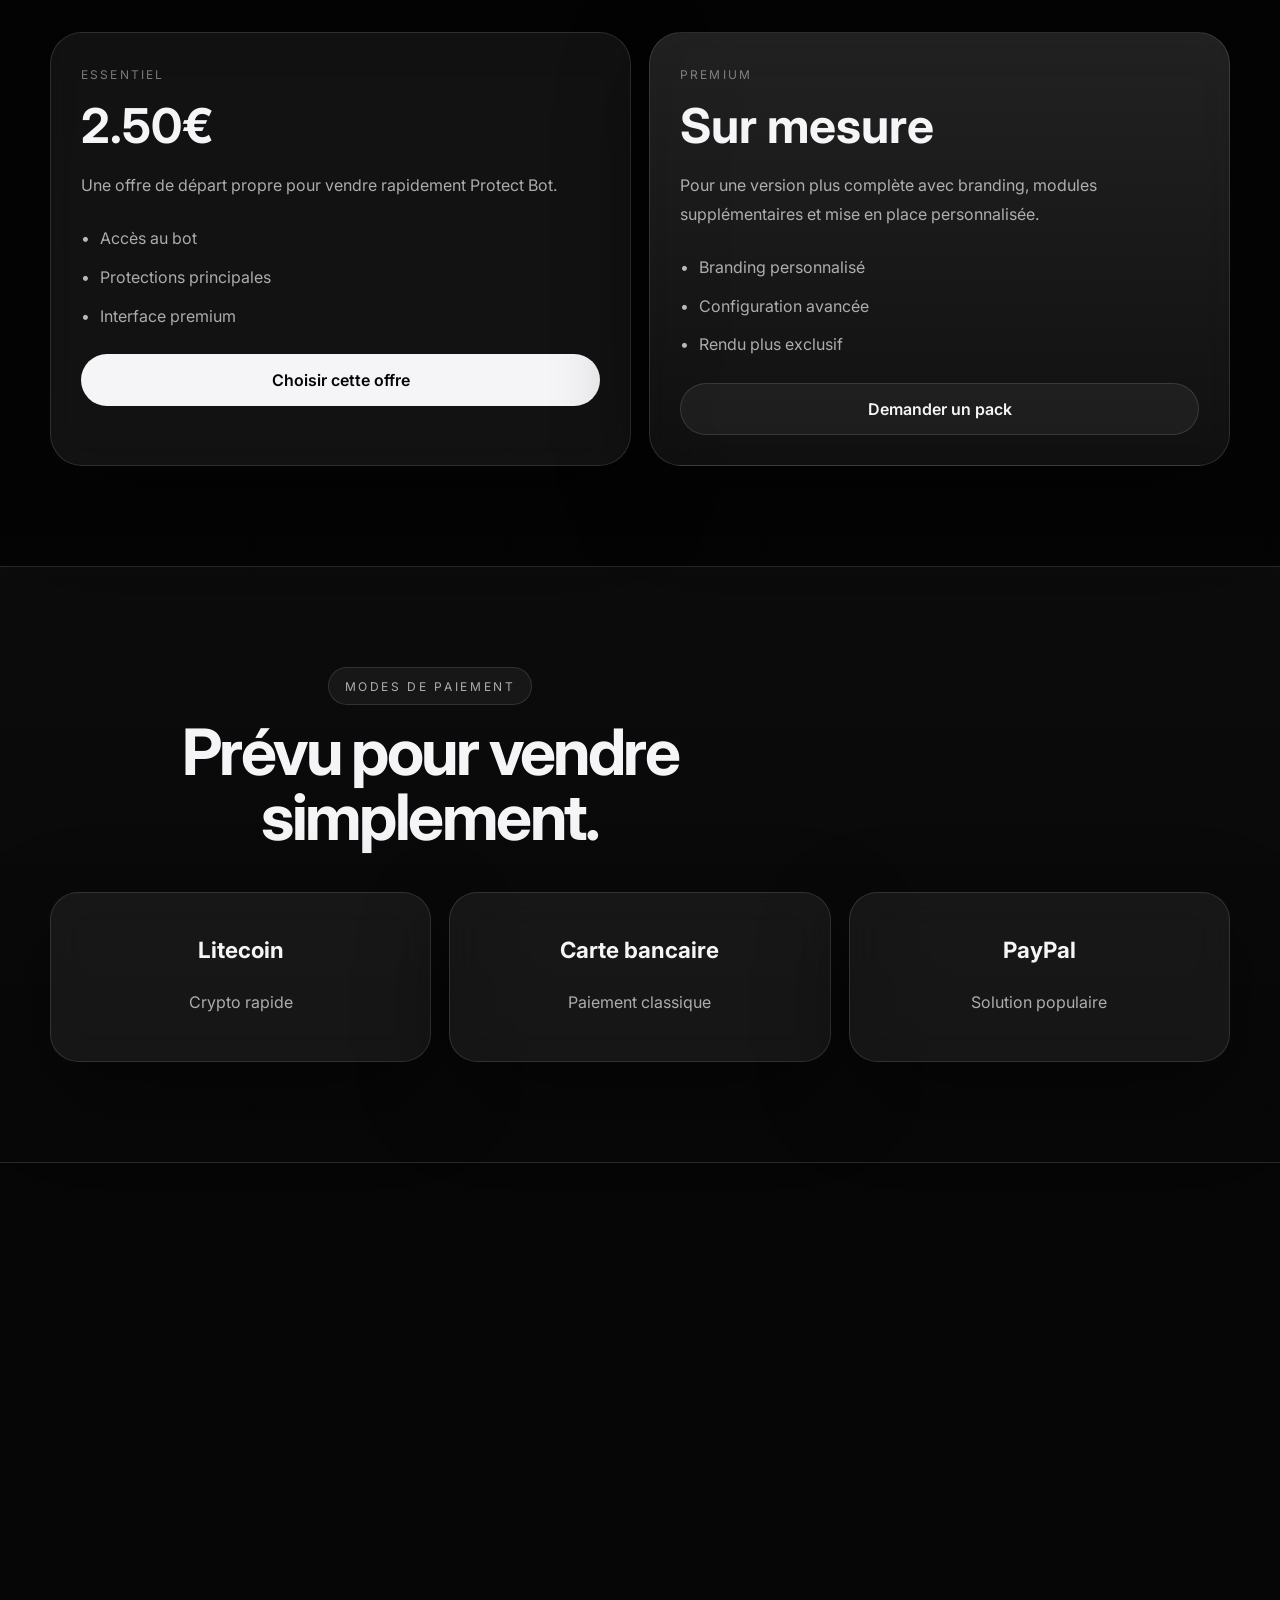
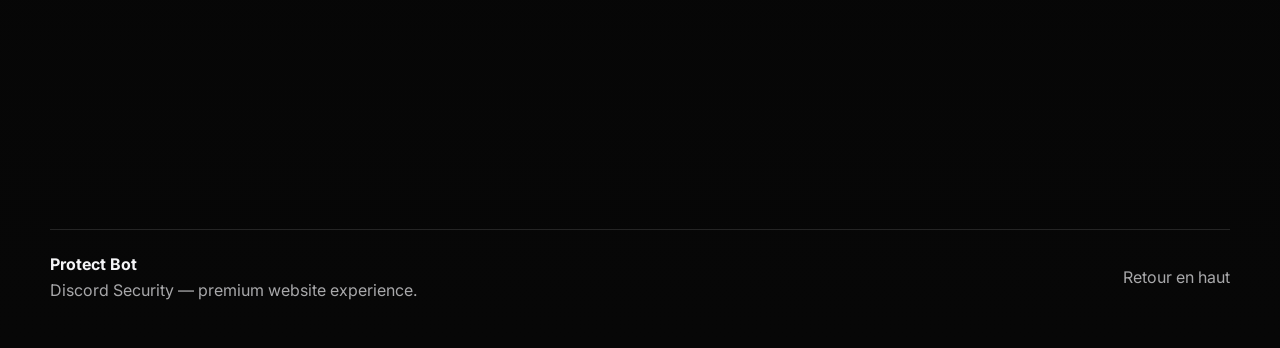
==== commit 156d1801: "Update index.html" ====
--- a/index.html
+++ b/index.html
@@ -93,16 +93,20 @@
               <div class="panel">
                 <span class="small-label">Modules actifs</span>
                 <ul>
-                  <li>Anti-Raid</li>
-                  <li>Anti-Nuke</li>
-                  <li>Logs</li>
-                  <li>Lockdown</li>
+                  <li>Protect IA</li>
+                  <li>Protect Guard</li>
+                  <li>Protect Gestion</li>
+                  
                 </ul>
               </div>
               <div class="panel highlight">
-                <span class="small-label">Status</span>
-                <strong>Protection maximale</strong>
-                <p>Toutes les protections critiques sont activées et prêtes à l’emploi.</p>
+                <span class="small-label">Status Protect Bot</span>
+                <strong>Status All Bot</strong>
+                <li>Protect IA : Online</li>
+                <li>Protect Guard : Online</li>
+                <li>Protect Gestion : Online</li>
+                <ul>
+            
               </div>
               <div class="panel">
                 <span class="small-label">Paiements</span>
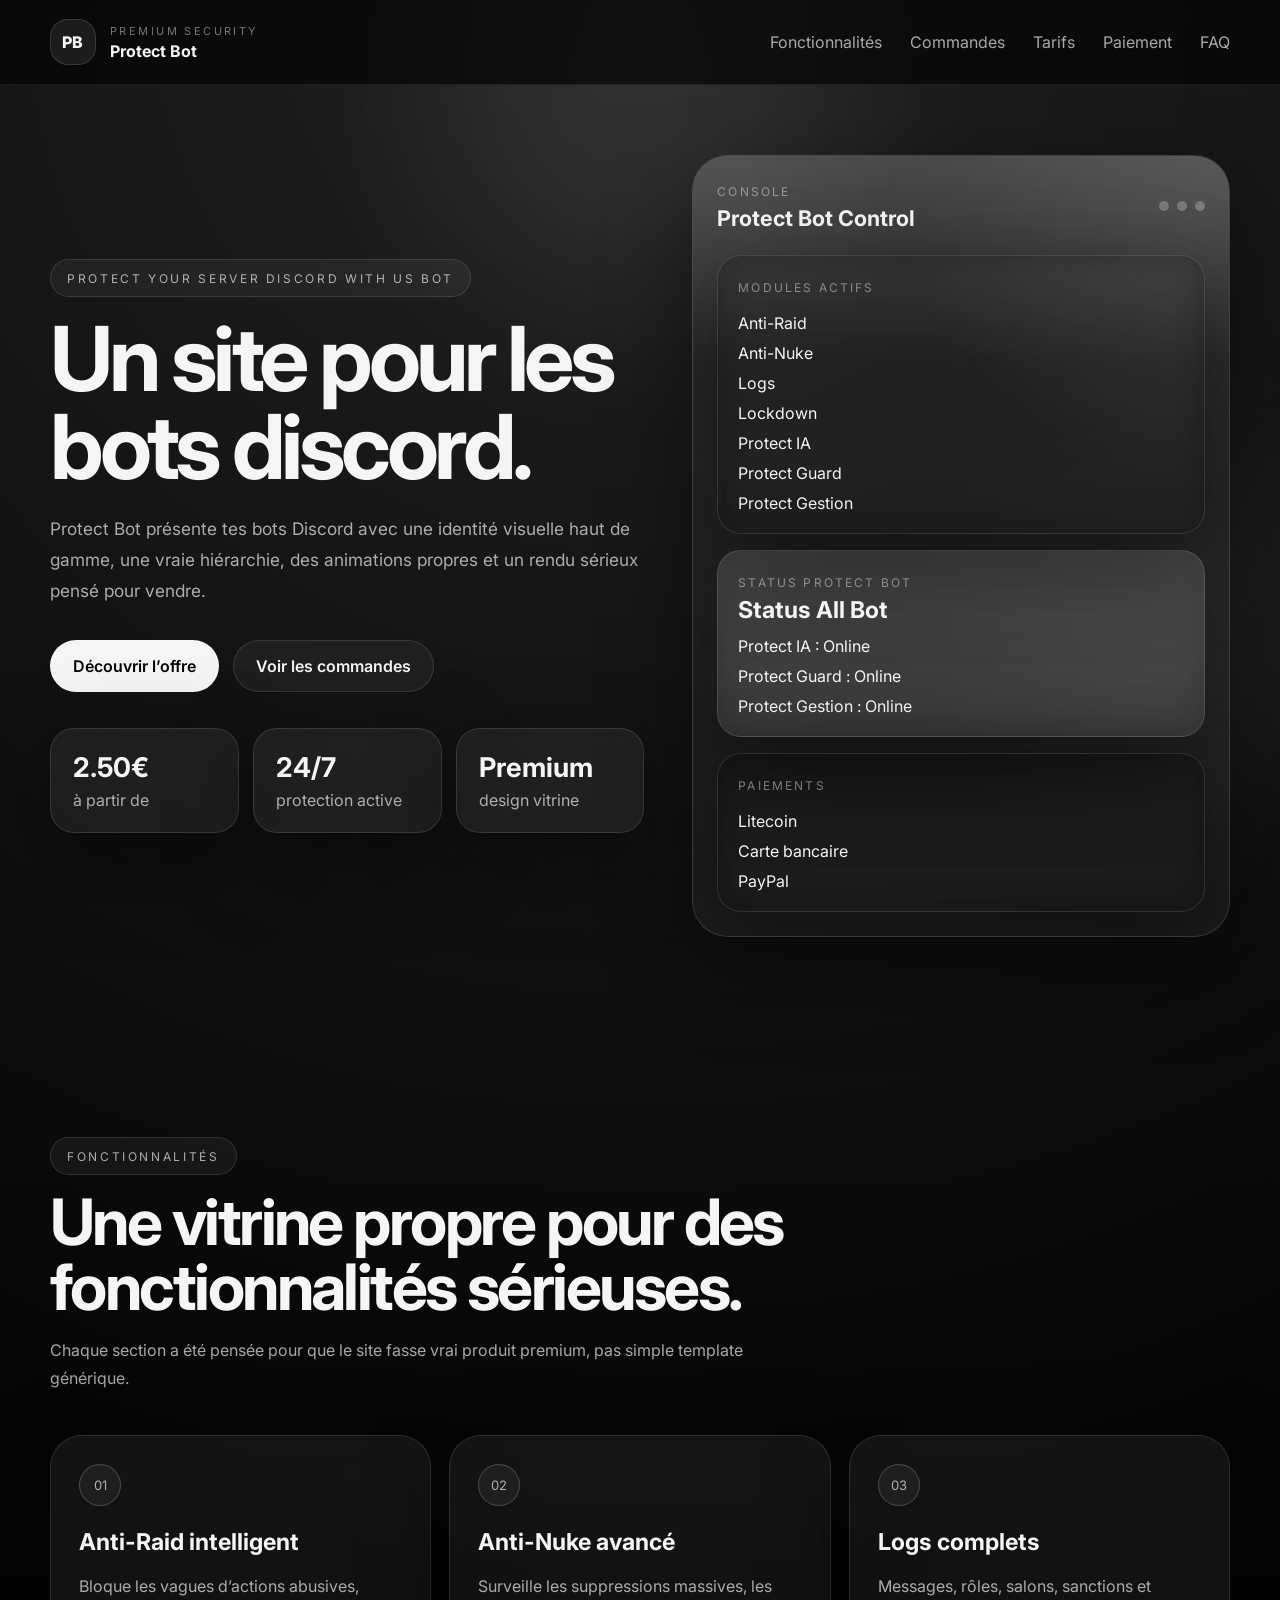
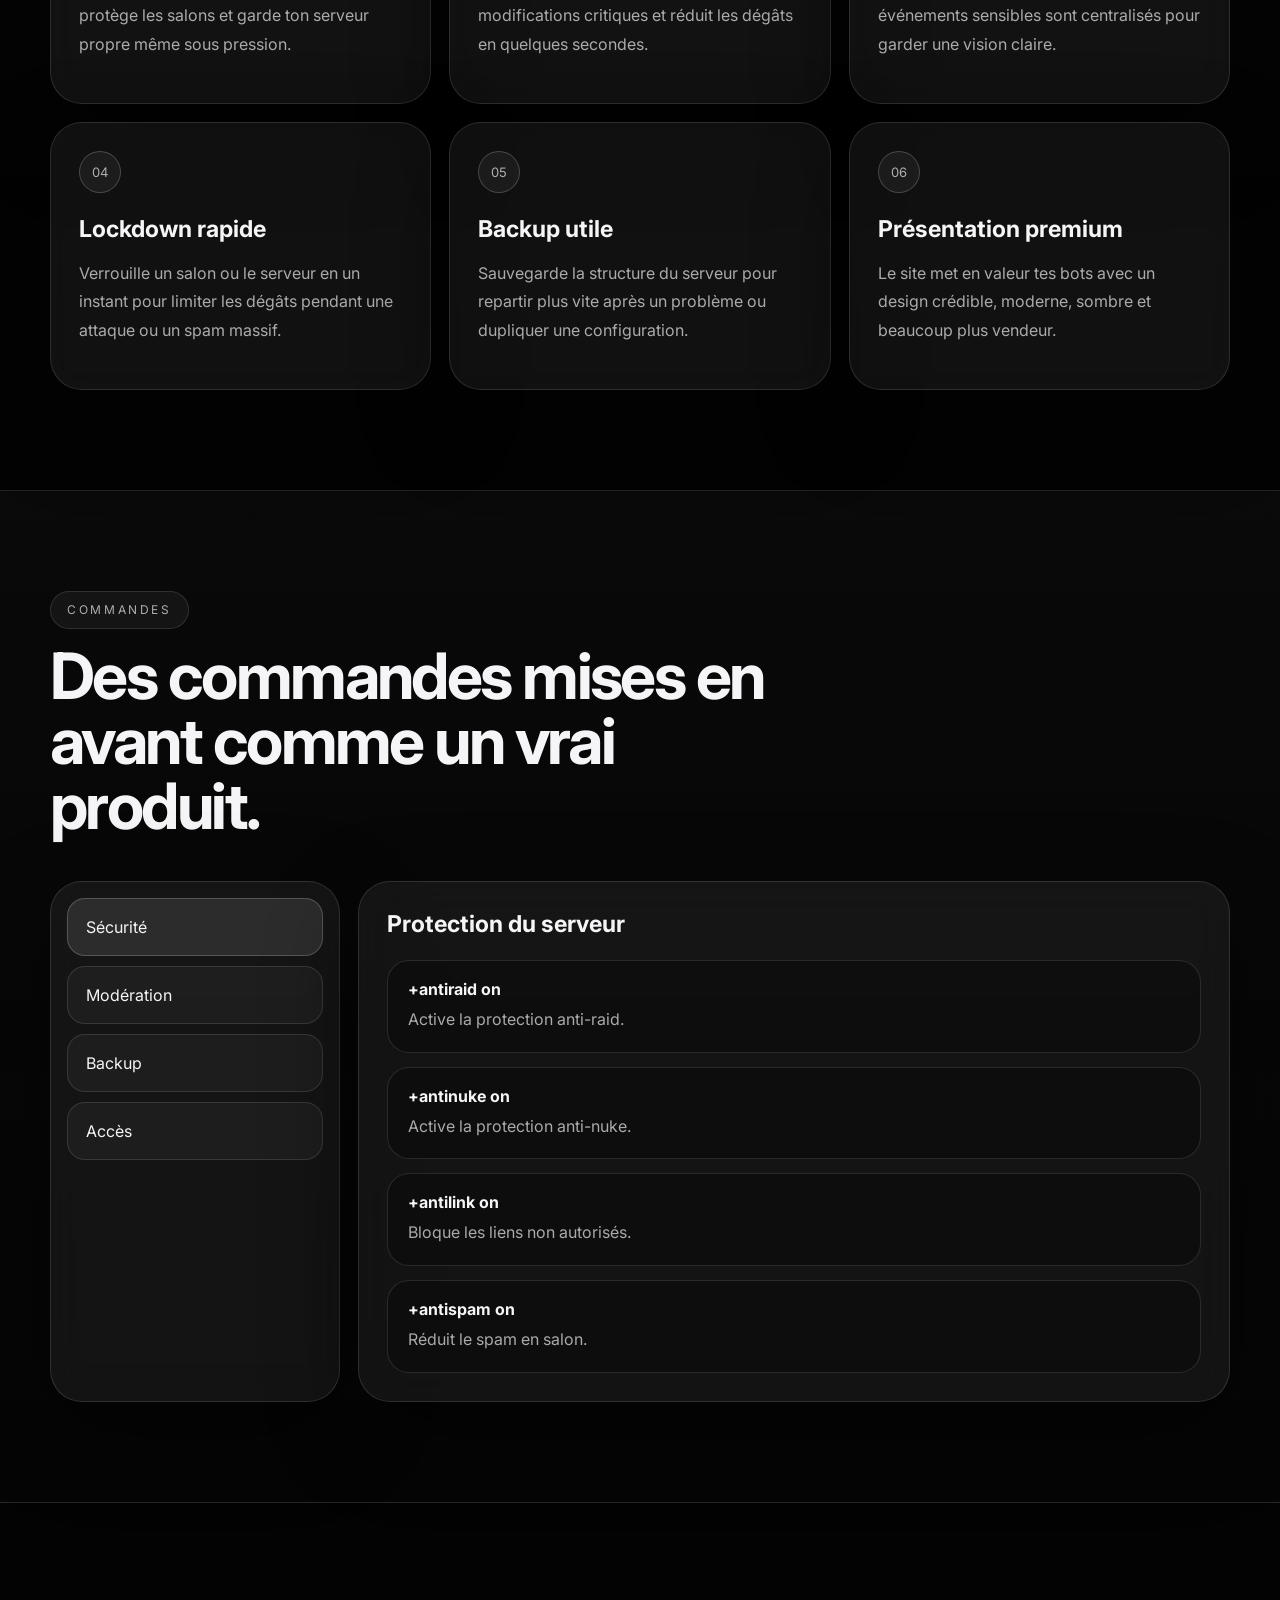
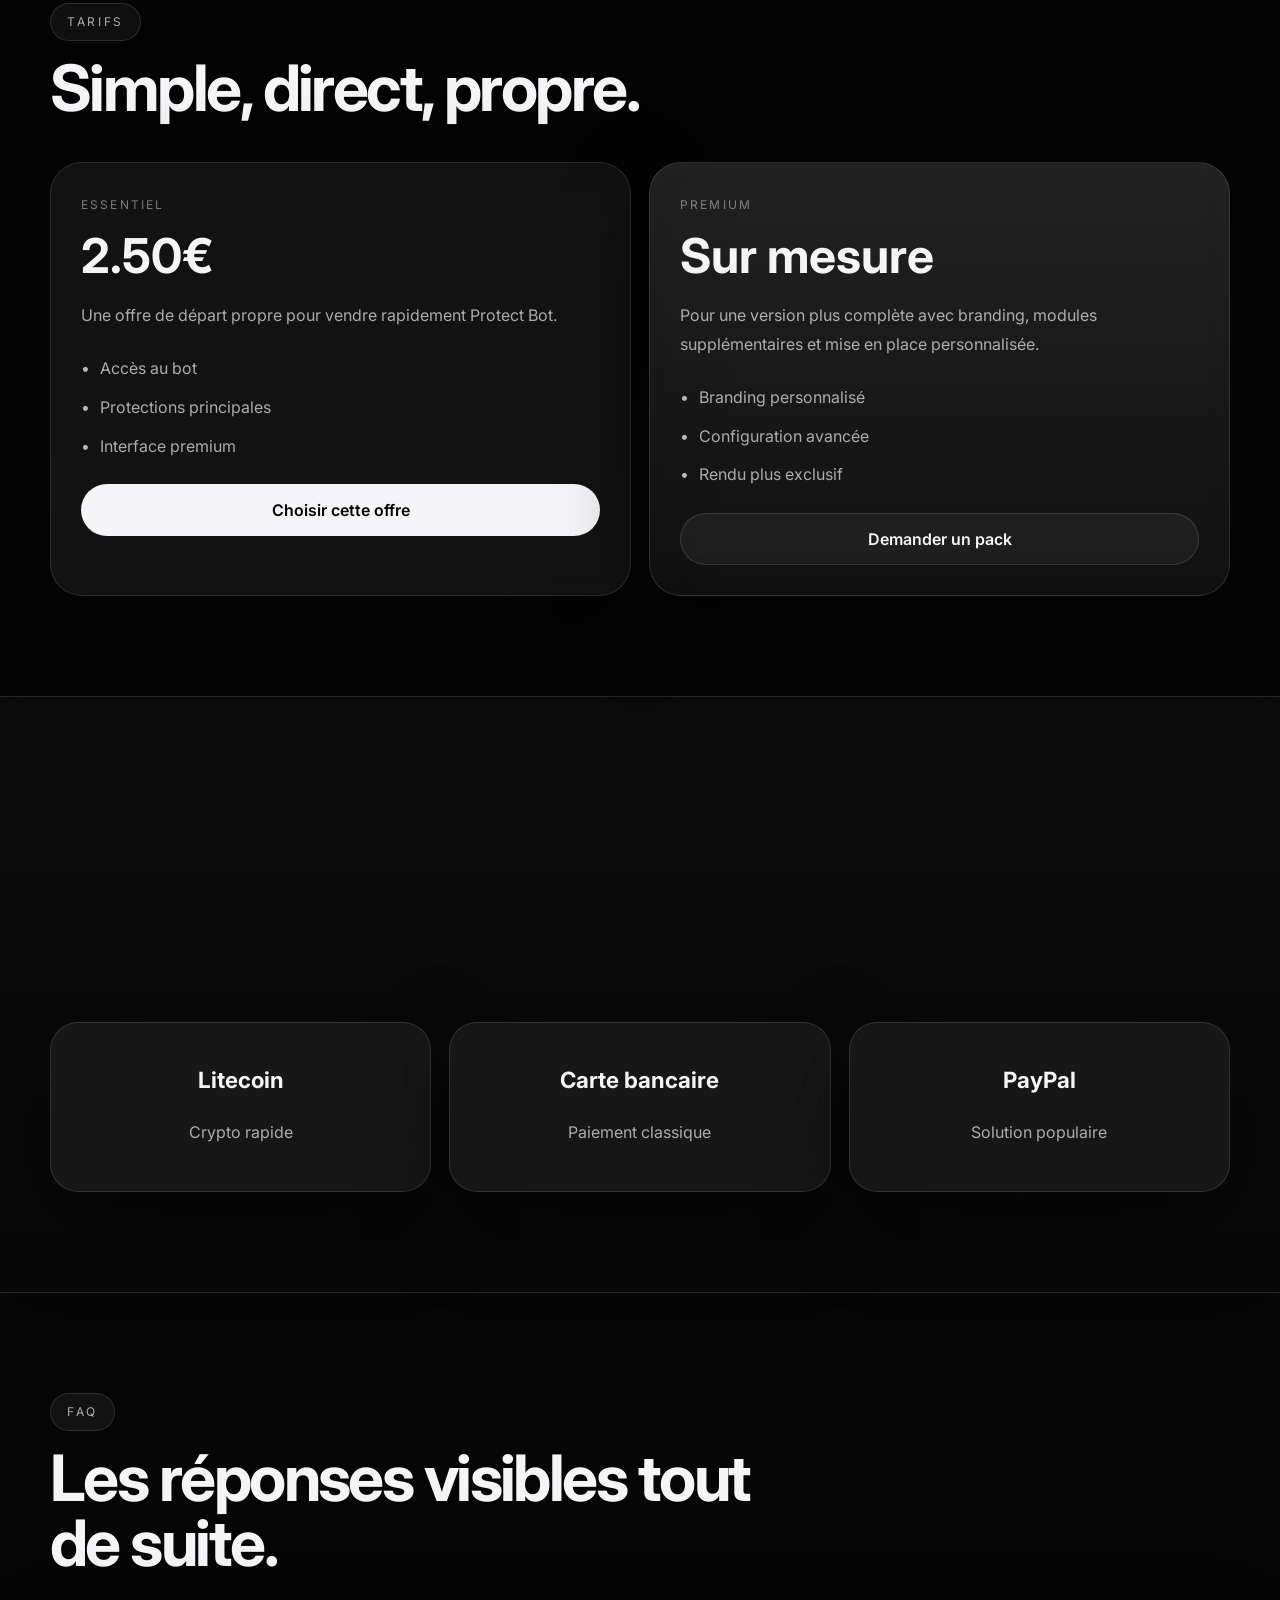
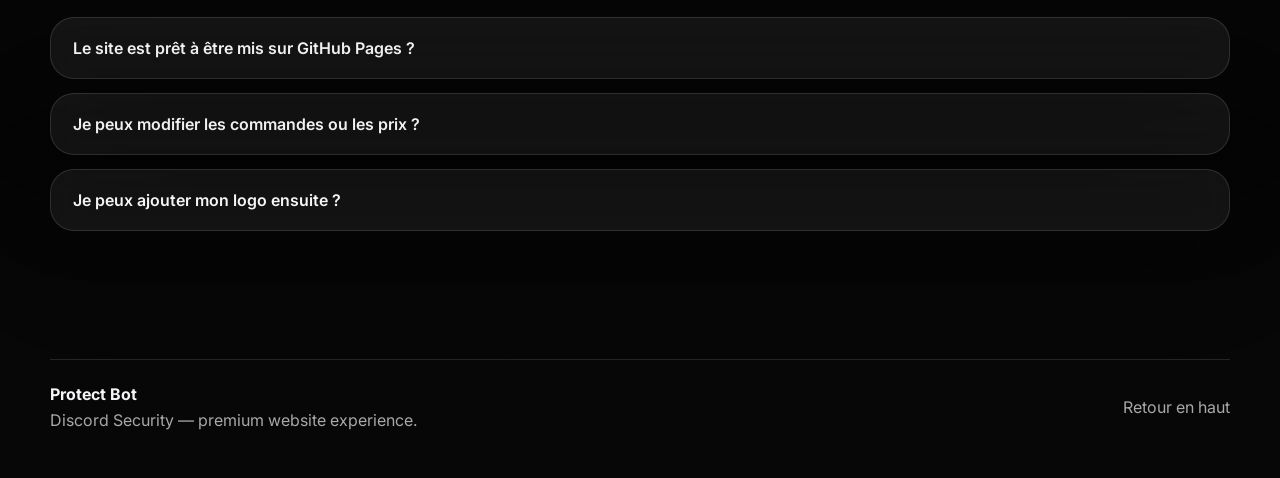
==== commit 842dba38: "Update index.html" ====
--- a/index.html
+++ b/index.html
@@ -91,23 +91,26 @@
 
             <div class="preview-panels">
               <div class="panel">
-                <span class="small-label">Modules actifs</span>
-                <ul>
-                  <li>Protect IA</li>
-                  <li>Protect Guard</li>
-                  <li>Protect Gestion</li>
-                  
-                </ul>
-              </div>
+  <span class="small-label">Modules actifs</span>
+  <ul>
+    <li>Anti-Raid</li>
+    <li>Anti-Nuke</li>
+    <li>Logs</li>
+    <li>Lockdown</li>
+    <li>Protect IA</li>
+    <li>Protect Guard</li>
+    <li>Protect Gestion</li>
+  </ul>
+</div>
               <div class="panel highlight">
-                <span class="small-label">Status Protect Bot</span>
-                <strong>Status All Bot</strong>
-                <li>Protect IA : Online</li>
-                <li>Protect Guard : Online</li>
-                <li>Protect Gestion : Online</li>
-                <ul>
-            
-              </div>
+  <span class="small-label">Status Protect Bot</span>
+  <strong>Status All Bot</strong>
+  <ul>
+    <li>Protect IA : Online</li>
+    <li>Protect Guard : Online</li>
+    <li>Protect Gestion : Online</li>
+  </ul>
+</div>
               <div class="panel">
                 <span class="small-label">Paiements</span>
                 <ul>
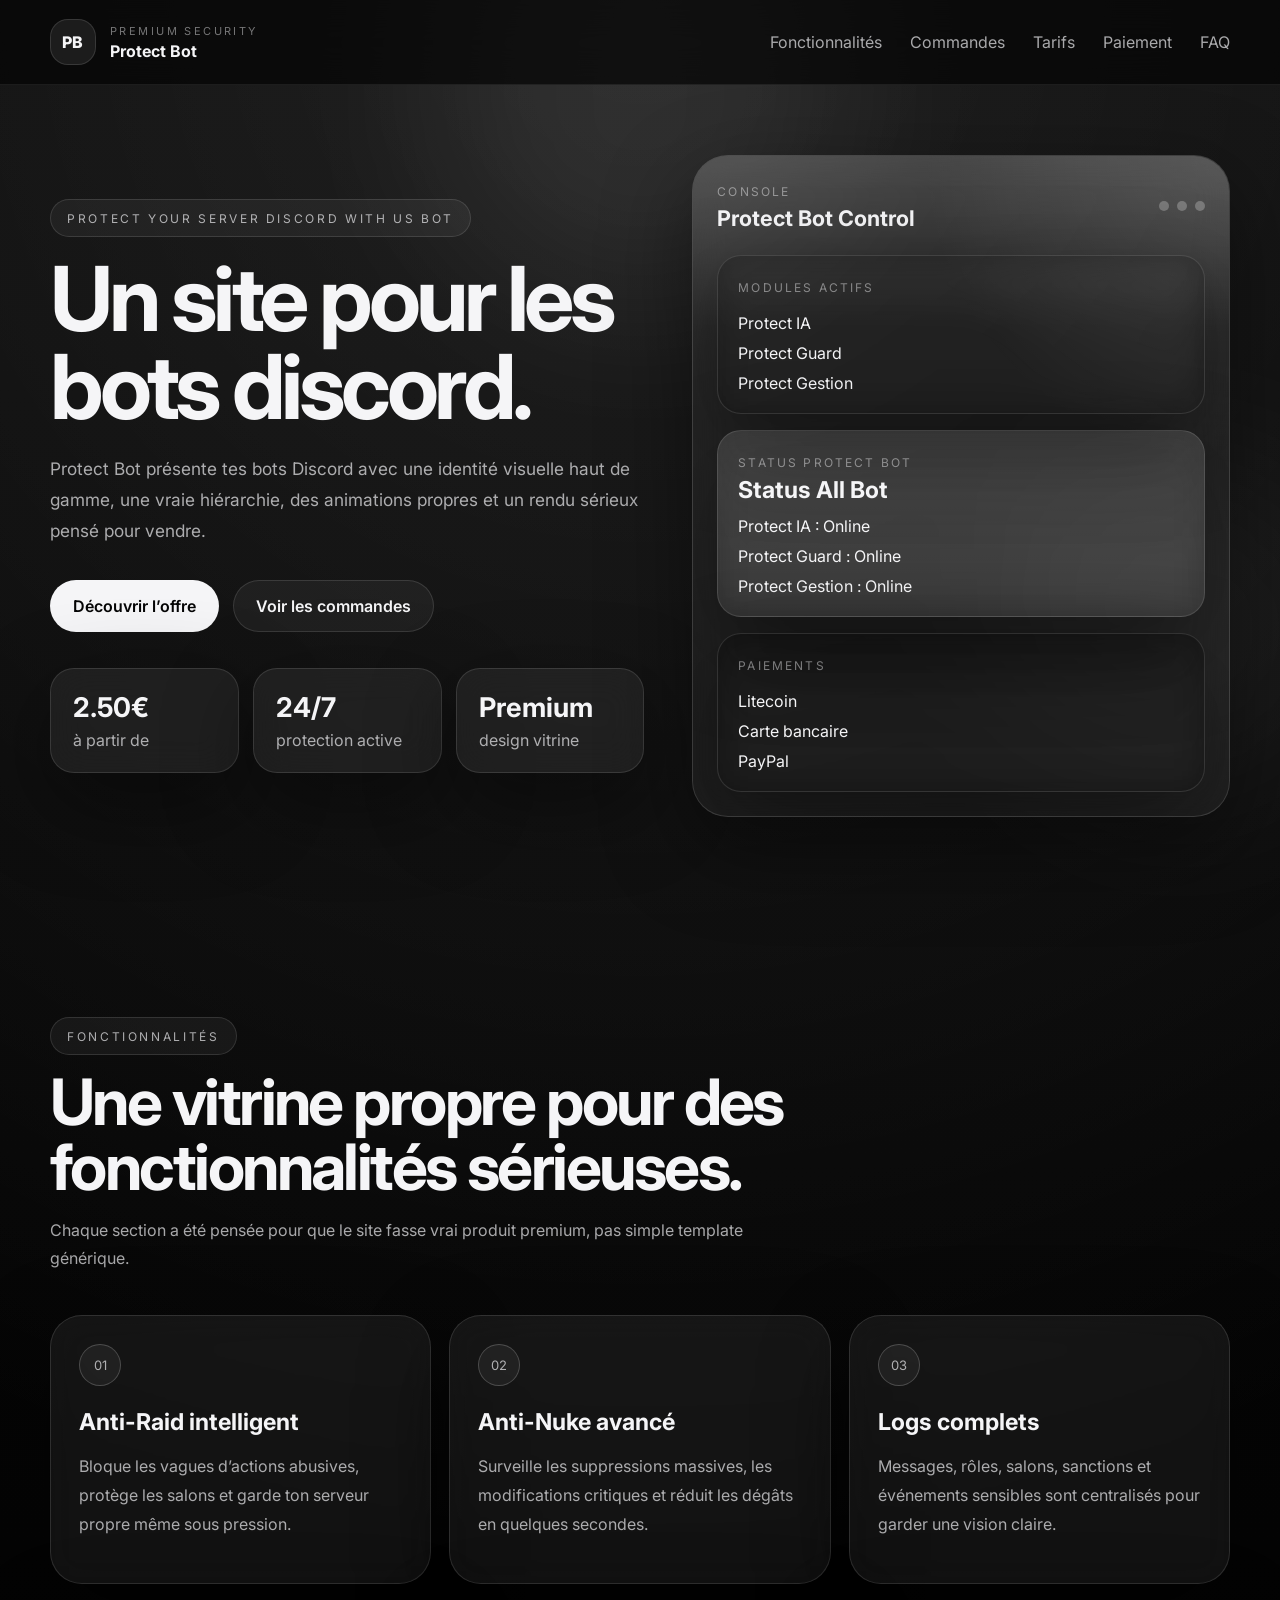
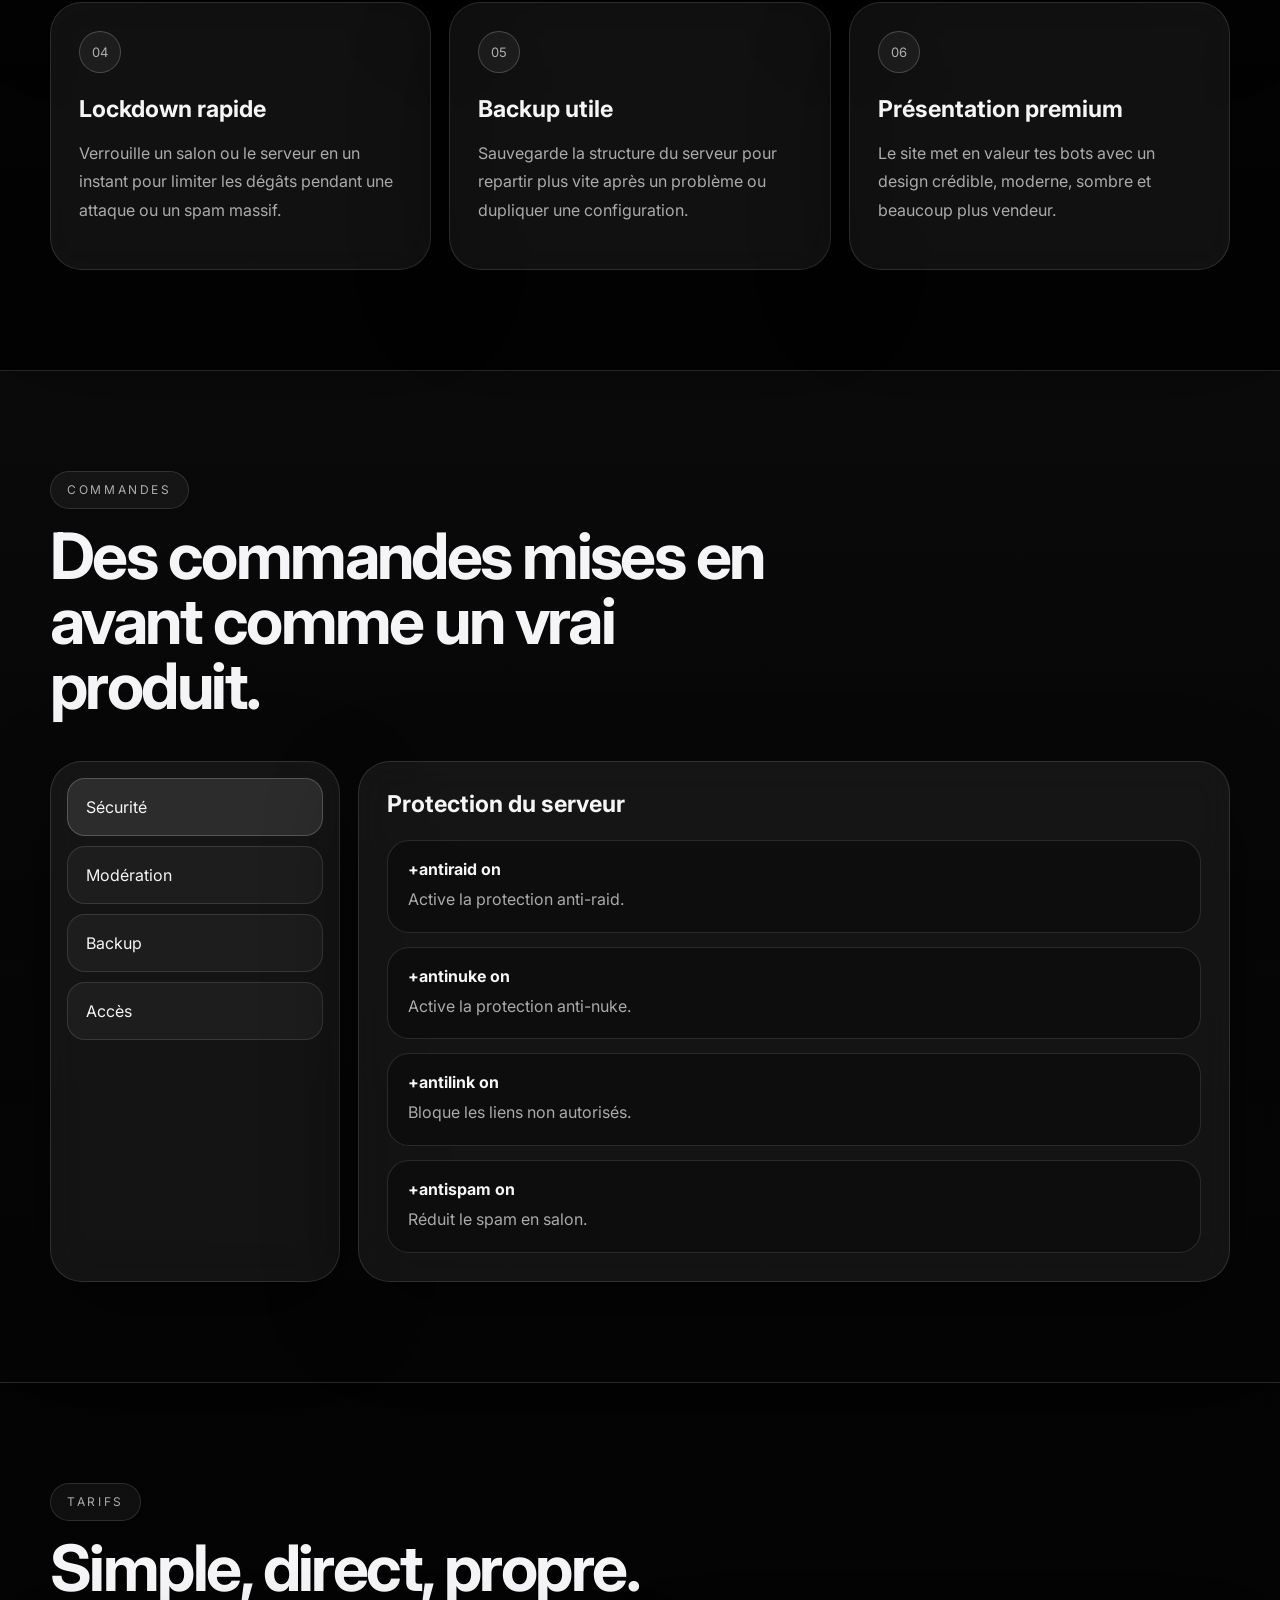
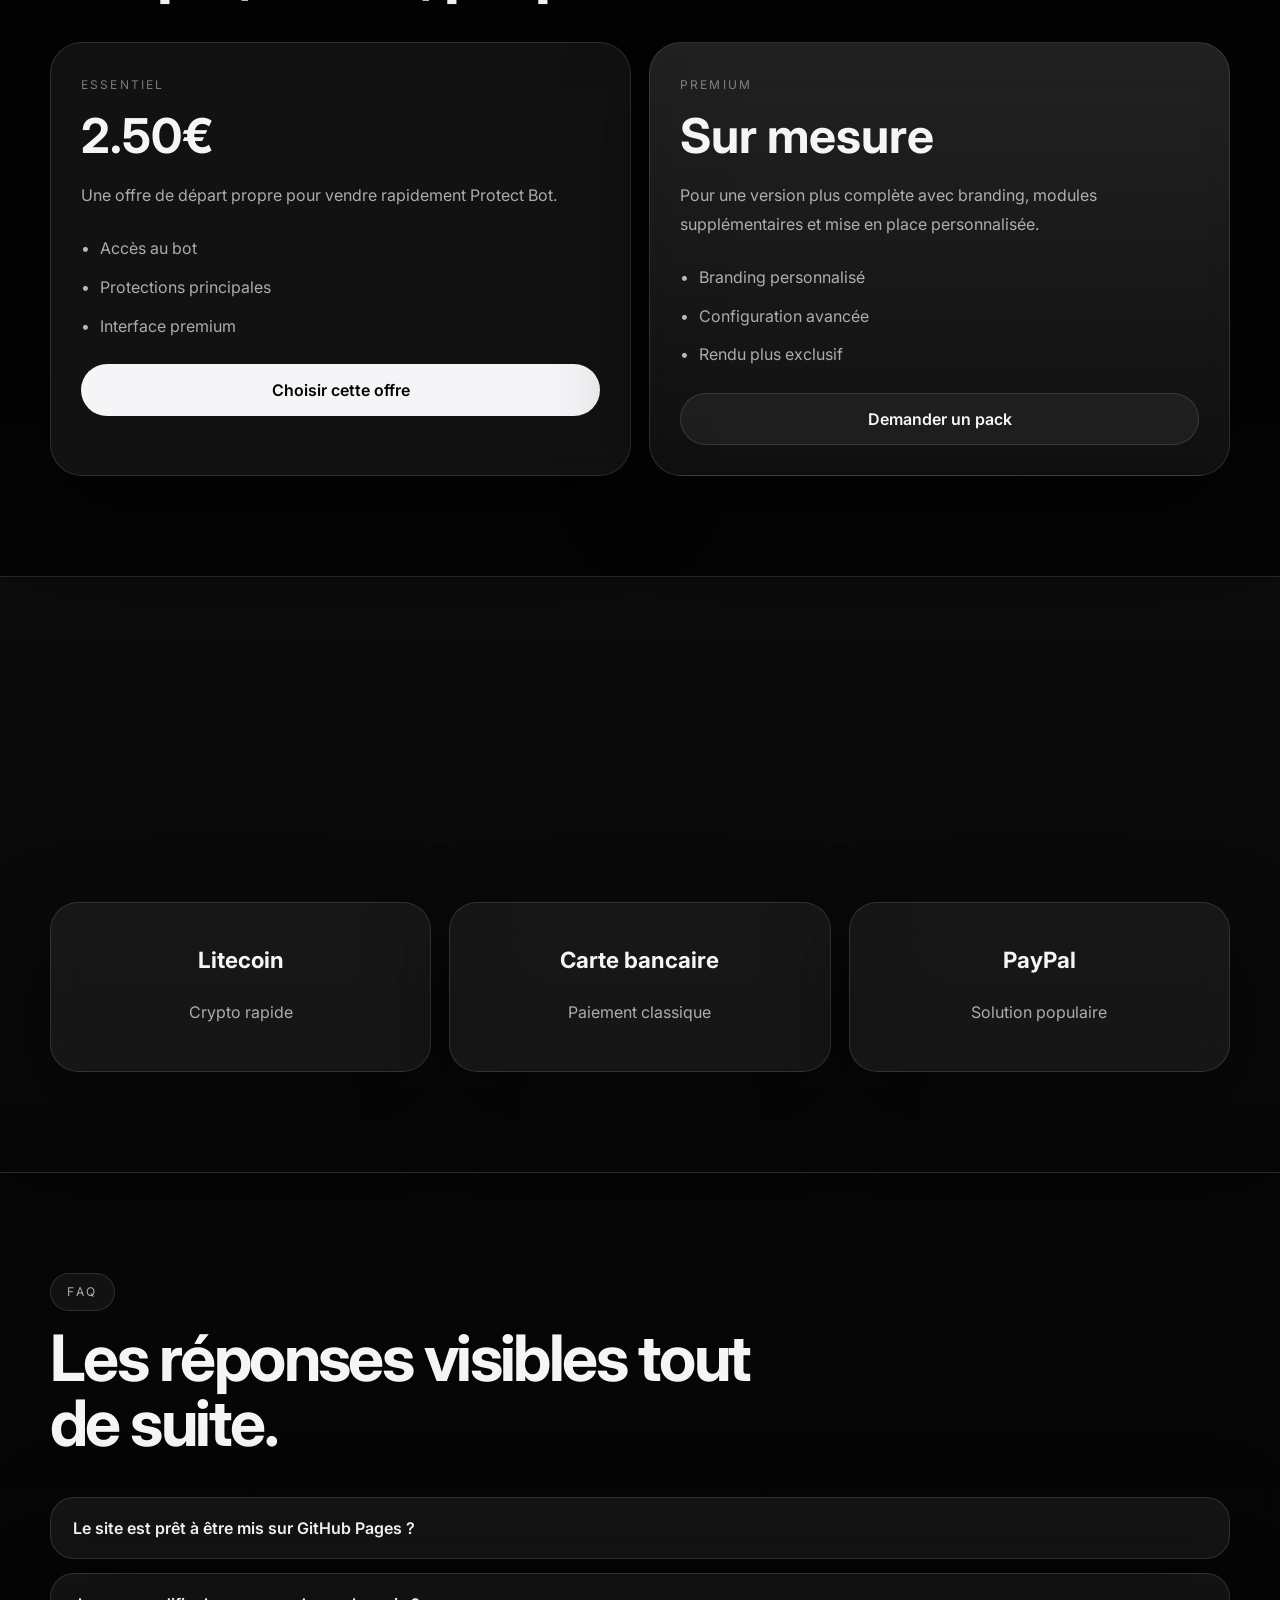
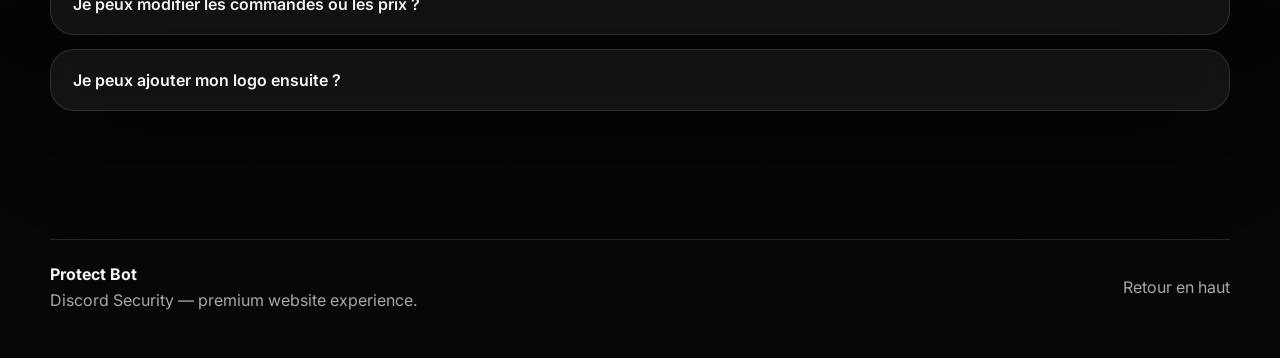
==== commit a8dfb556: "Update index.html" ====
--- a/index.html
+++ b/index.html
@@ -93,10 +93,6 @@
               <div class="panel">
   <span class="small-label">Modules actifs</span>
   <ul>
-    <li>Anti-Raid</li>
-    <li>Anti-Nuke</li>
-    <li>Logs</li>
-    <li>Lockdown</li>
     <li>Protect IA</li>
     <li>Protect Guard</li>
     <li>Protect Gestion</li>
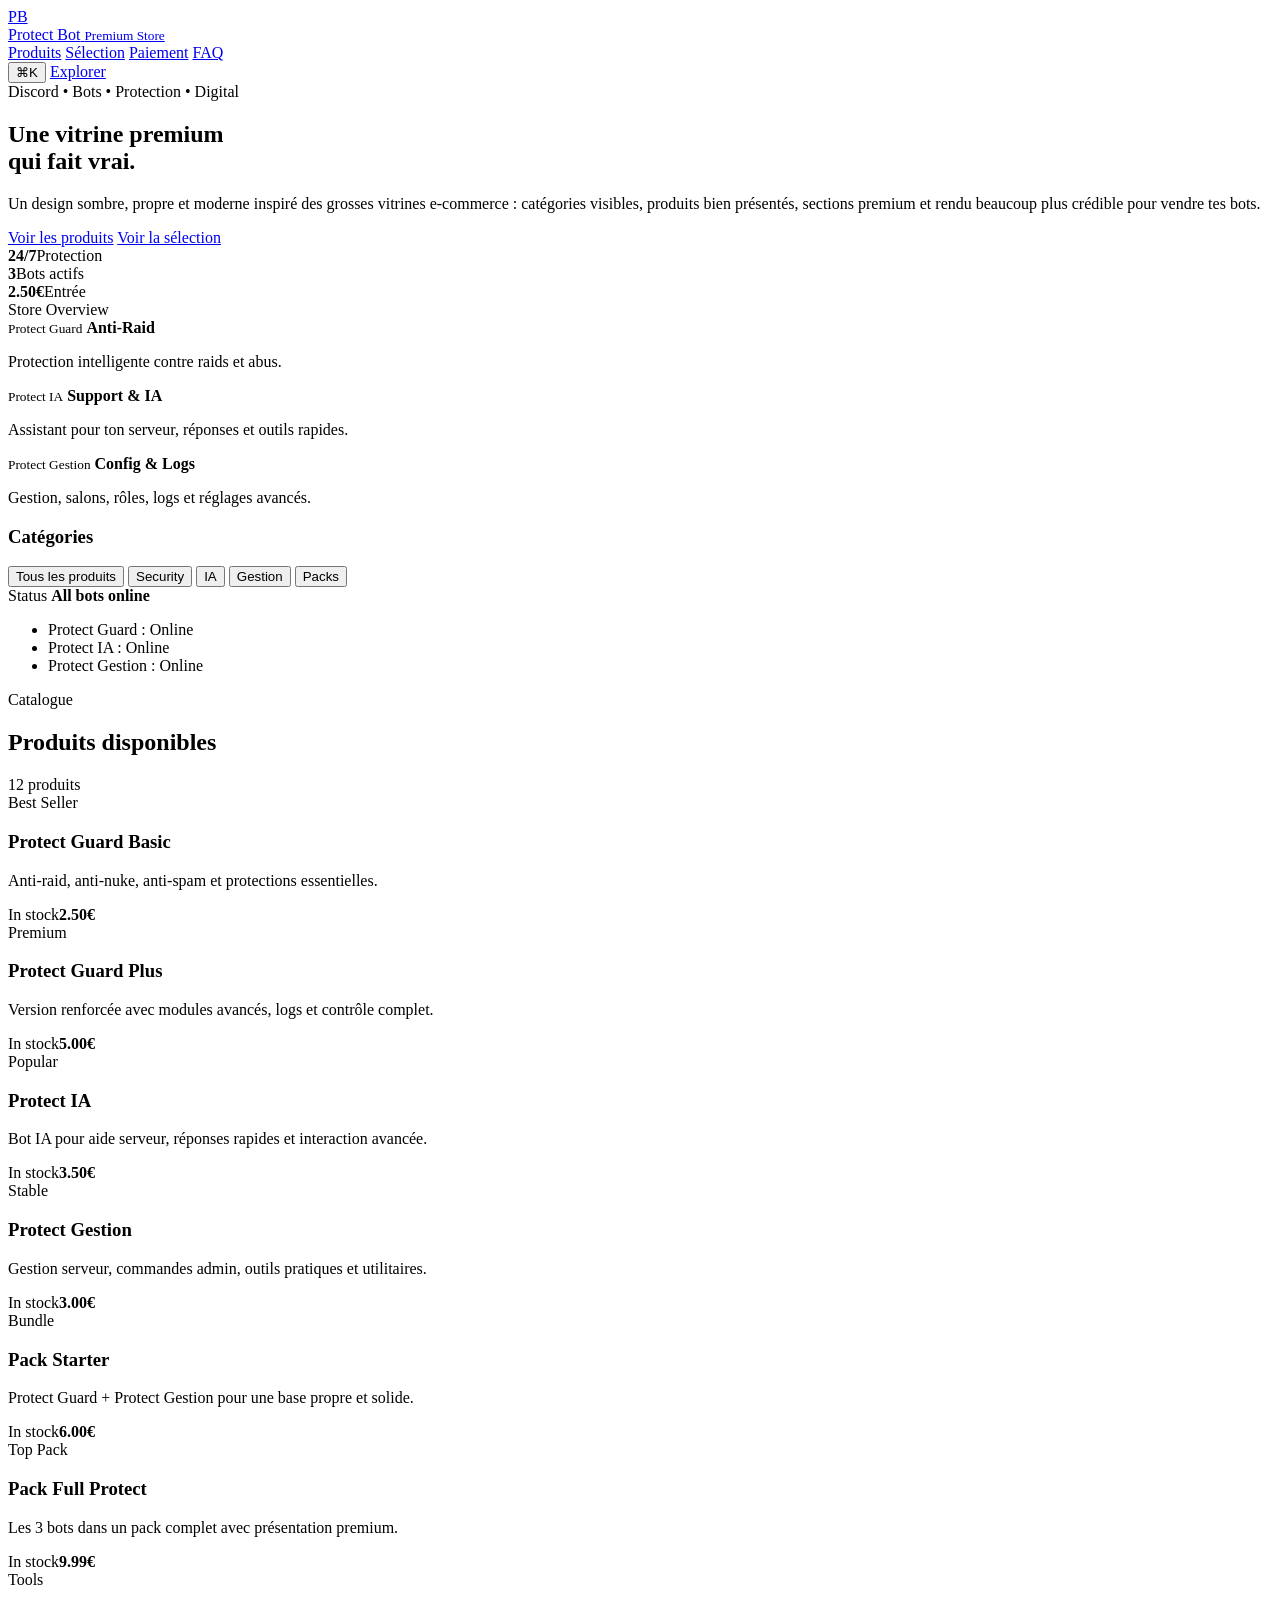
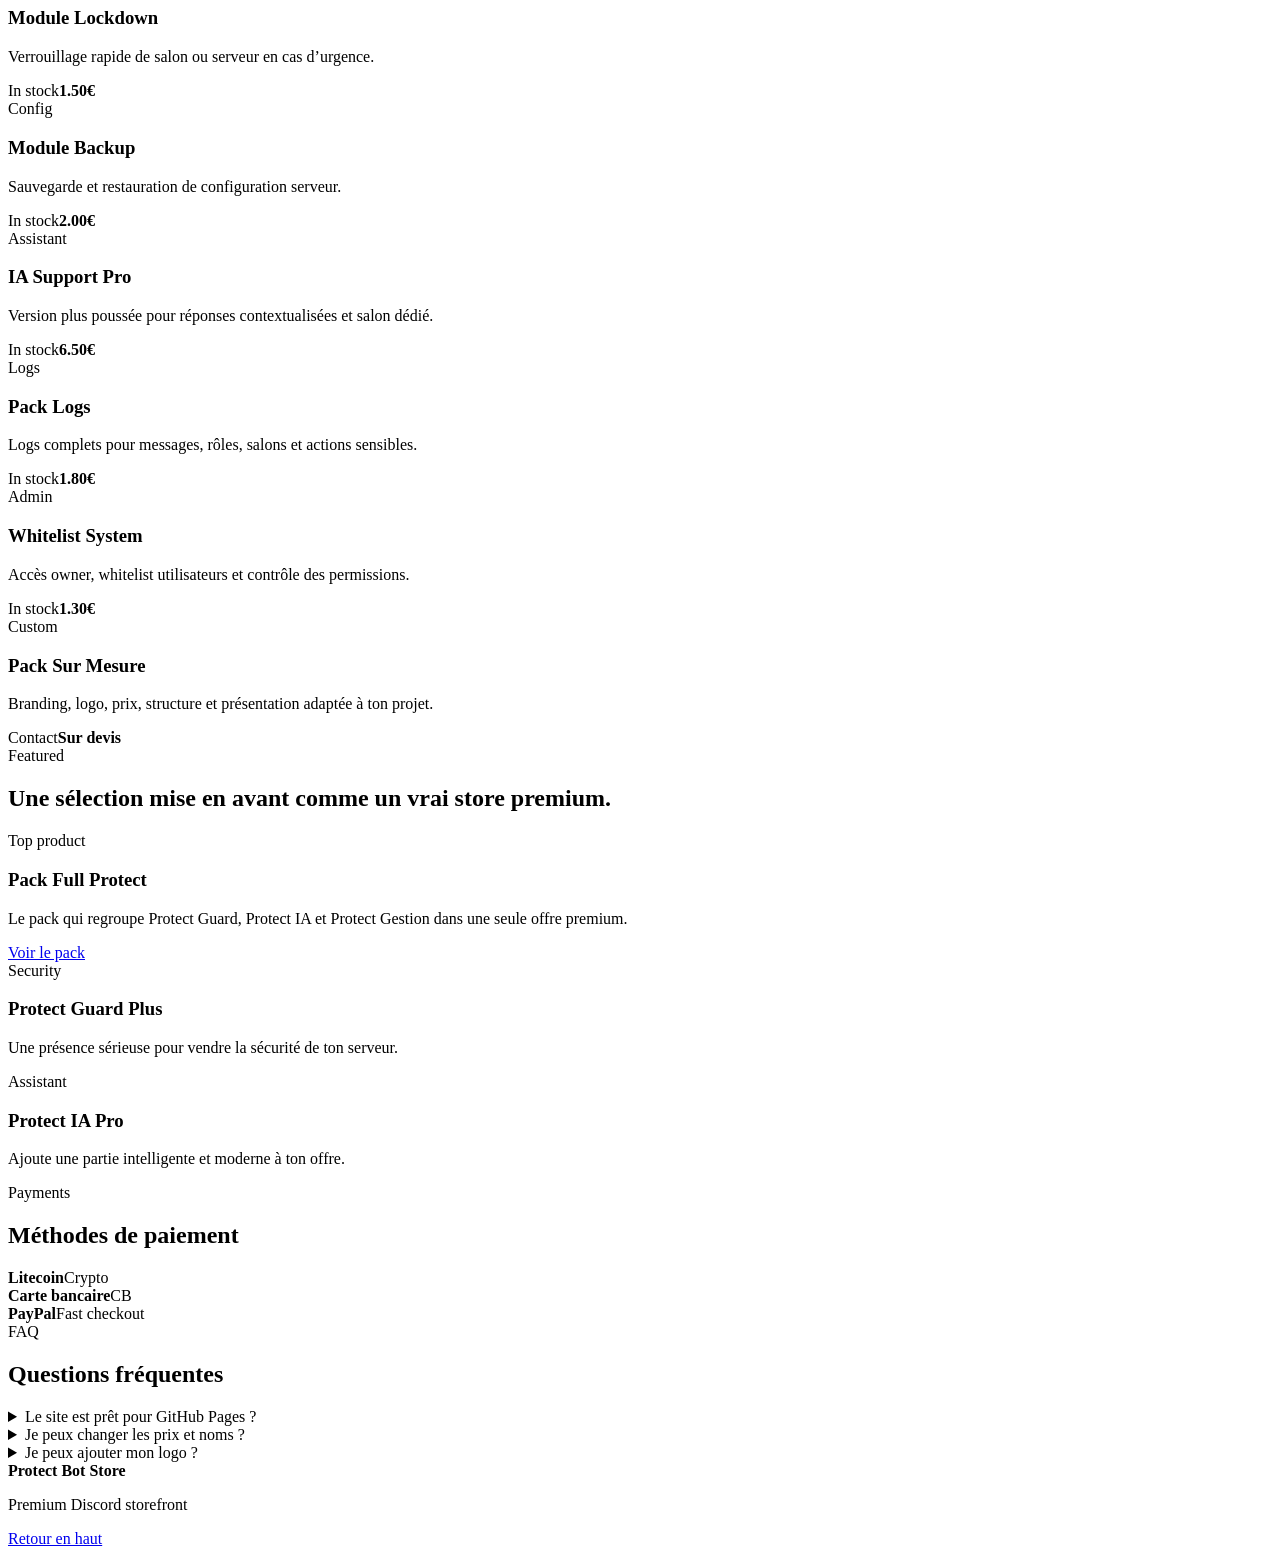
==== commit d320961f: "Add files via upload" ====
--- a/index.html
+++ b/index.html
@@ -3,117 +3,78 @@
 <head>
   <meta charset="UTF-8" />
   <meta name="viewport" content="width=device-width, initial-scale=1.0" />
-  <title>Protect Bot — Sécurité Discord Premium</title>
-  <meta name="description" content="Protect Bot, solution premium de protection Discord avec anti-raid, anti-nuke, logs, backup et commandes avancées." />
+  <title>Protect Bot Store</title>
+  <meta name="description" content="Protect Bot Store — vitrine premium pour bots Discord, produits digitaux et services." />
   <link rel="preconnect" href="https://fonts.googleapis.com">
   <link rel="preconnect" href="https://fonts.gstatic.com" crossorigin>
-  <link href="https://fonts.googleapis.com/css2?family=Inter:wght@400;500;600;700;800&display=swap" rel="stylesheet">
+  <link href="https://fonts.googleapis.com/css2?family=Inter:wght@400;500;600;700;800;900&display=swap" rel="stylesheet">
   <link rel="stylesheet" href="style.css" />
 </head>
 <body>
-  <div class="bg-orb orb-1"></div>
-  <div class="bg-orb orb-2"></div>
-  <div class="noise"></div>
+  <div class="bg-grid"></div>
+  <div class="glow glow-1"></div>
+  <div class="glow glow-2"></div>
 
-  <header class="site-header">
+  <header class="header">
     <div class="container nav">
-      <a href="#top" class="brand">
-        <div class="brand-mark">PB</div>
-        <div>
-          <span class="brand-kicker">Premium Security</span>
-          <strong>Protect Bot</strong>
+      <a href="#" class="brand">
+        <div class="brand-logo">PB</div>
+        <div class="brand-text">
+          <span>Protect Bot</span>
+          <small>Premium Store</small>
         </div>
       </a>
-
       <nav class="desktop-nav">
-        <a href="#features">Fonctionnalités</a>
-        <a href="#commands">Commandes</a>
-        <a href="#pricing">Tarifs</a>
+        <a href="#catalogue">Produits</a>
+        <a href="#featured">Sélection</a>
         <a href="#payments">Paiement</a>
         <a href="#faq">FAQ</a>
       </nav>
-
-      <button class="menu-btn" id="menuBtn" aria-label="Ouvrir le menu">Menu</button>
-    </div>
-
-    <div class="mobile-nav" id="mobileNav">
-      <a href="#features">Fonctionnalités</a>
-      <a href="#commands">Commandes</a>
-      <a href="#pricing">Tarifs</a>
-      <a href="#payments">Paiement</a>
-      <a href="#faq">FAQ</a>
+      <div class="nav-actions">
+        <button class="search-btn">⌘K</button>
+        <a class="login-btn" href="#catalogue">Explorer</a>
+      </div>
     </div>
   </header>
 
-  <main id="top">
-    <section class="hero section">
-      <div class="container hero-grid">
-        <div class="hero-copy reveal">
-          <span class="eyebrow">Protect Your Server Discord With Us Bot</span>
-          <h1>Un site pour les bots discord.</h1>
-          <p>
-            Protect Bot présente tes bots Discord avec une identité visuelle haut de gamme, une
-            vraie hiérarchie, des animations propres et un rendu sérieux pensé pour vendre.
-          </p>
-
+  <main>
+    <section class="hero" id="top">
+      <div class="container hero-layout">
+        <div class="hero-copy">
+          <span class="pill">Discord • Bots • Protection • Digital</span>
+          <h1>Une vitrine premium<br>qui fait vrai.</h1>
+          <p>Un design sombre, propre et moderne inspiré des grosses vitrines e-commerce : catégories visibles, produits bien présentés, sections premium et rendu beaucoup plus crédible pour vendre tes bots.</p>
           <div class="hero-actions">
-            <a class="btn btn-primary" href="#pricing">Découvrir l’offre</a>
-            <a class="btn btn-secondary" href="#commands">Voir les commandes</a>
+            <a href="#catalogue" class="btn btn-primary">Voir les produits</a>
+            <a href="#featured" class="btn btn-secondary">Voir la sélection</a>
           </div>
-
-          <div class="hero-stats">
-            <article>
-              <strong>2.50€</strong>
-              <span>à partir de</span>
-            </article>
-            <article>
-              <strong>24/7</strong>
-              <span>protection active</span>
-            </article>
-            <article>
-              <strong>Premium</strong>
-              <span>design vitrine</span>
-            </article>
+          <div class="hero-mini-stats">
+            <div><strong>24/7</strong><span>Protection</span></div>
+            <div><strong>3</strong><span>Bots actifs</span></div>
+            <div><strong>2.50€</strong><span>Entrée</span></div>
           </div>
         </div>
-
-        <div class="hero-card reveal delay-1">
-          <div class="glass-card product-preview">
-            <div class="preview-top">
-              <div>
-                <span class="small-label">Console</span>
-                <h2>Protect Bot Control</h2>
+        <div class="hero-preview">
+          <div class="preview-card">
+            <div class="preview-head">
+              <span>Store Overview</span>
+              <div class="dots"><i></i><i></i><i></i></div>
+            </div>
+            <div class="preview-grid">
+              <div class="preview-box">
+                <small>Protect Guard</small>
+                <strong>Anti-Raid</strong>
+                <p>Protection intelligente contre raids et abus.</p>
               </div>
-              <div class="window-dots">
-                <span></span><span></span><span></span>
+              <div class="preview-box highlight">
+                <small>Protect IA</small>
+                <strong>Support & IA</strong>
+                <p>Assistant pour ton serveur, réponses et outils rapides.</p>
               </div>
-            </div>
-
-            <div class="preview-panels">
-              <div class="panel">
-  <span class="small-label">Modules actifs</span>
-  <ul>
-    <li>Protect IA</li>
-    <li>Protect Guard</li>
-    <li>Protect Gestion</li>
-  </ul>
-</div>
-              <div class="panel highlight">
-  <span class="small-label">Status Protect Bot</span>
-  <strong>Status All Bot</strong>
-  <ul>
-    <li>Protect IA : Online</li>
-    <li>Protect Guard : Online</li>
-    <li>Protect Gestion : Online</li>
-  </ul>
-</div>
-              <div class="panel">
-                <span class="small-label">Paiements</span>
-                <ul>
-                  <li>Litecoin</li>
-                  <li>Carte bancaire</li>
-                  <li>PayPal</li>
-                </ul>
+              <div class="preview-box">
+                <small>Protect Gestion</small>
+                <strong>Config & Logs</strong>
+                <p>Gestion, salons, rôles, logs et réglages avancés.</p>
               </div>
             </div>
           </div>
@@ -121,198 +82,114 @@
       </div>
     </section>
 
-    <section class="section" id="features">
-      <div class="container">
-        <div class="section-head reveal">
-          <span class="eyebrow">Fonctionnalités</span>
-          <h2>Une vitrine propre pour des fonctionnalités sérieuses.</h2>
-          <p>Chaque section a été pensée pour que le site fasse vrai produit premium, pas simple template générique.</p>
-        </div>
+    <section class="catalogue" id="catalogue">
+      <div class="container catalogue-layout">
+        <aside class="sidebar">
+          <div class="sidebar-card">
+            <h3>Catégories</h3>
+            <button class="category-tab active" data-category="all">Tous les produits</button>
+            <button class="category-tab" data-category="security">Security</button>
+            <button class="category-tab" data-category="ai">IA</button>
+            <button class="category-tab" data-category="management">Gestion</button>
+            <button class="category-tab" data-category="packs">Packs</button>
+          </div>
+          <div class="sidebar-card soft">
+            <span class="mini-label">Status</span>
+            <strong>All bots online</strong>
+            <ul class="status-list">
+              <li>Protect Guard : Online</li>
+              <li>Protect IA : Online</li>
+              <li>Protect Gestion : Online</li>
+            </ul>
+          </div>
+        </aside>
 
-        <div class="feature-grid">
-          <article class="feature-card reveal">
-            <span class="card-tag">01</span>
-            <h3>Anti-Raid intelligent</h3>
-            <p>Bloque les vagues d’actions abusives, protège les salons et garde ton serveur propre même sous pression.</p>
-          </article>
-          <article class="feature-card reveal delay-1">
-            <span class="card-tag">02</span>
-            <h3>Anti-Nuke avancé</h3>
-            <p>Surveille les suppressions massives, les modifications critiques et réduit les dégâts en quelques secondes.</p>
-          </article>
-          <article class="feature-card reveal delay-2">
-            <span class="card-tag">03</span>
-            <h3>Logs complets</h3>
-            <p>Messages, rôles, salons, sanctions et événements sensibles sont centralisés pour garder une vision claire.</p>
-          </article>
-          <article class="feature-card reveal">
-            <span class="card-tag">04</span>
-            <h3>Lockdown rapide</h3>
-            <p>Verrouille un salon ou le serveur en un instant pour limiter les dégâts pendant une attaque ou un spam massif.</p>
-          </article>
-          <article class="feature-card reveal delay-1">
-            <span class="card-tag">05</span>
-            <h3>Backup utile</h3>
-            <p>Sauvegarde la structure du serveur pour repartir plus vite après un problème ou dupliquer une configuration.</p>
-          </article>
-          <article class="feature-card reveal delay-2">
-            <span class="card-tag">06</span>
-            <h3>Présentation premium</h3>
-            <p>Le site met en valeur tes bots avec un design crédible, moderne, sombre et beaucoup plus vendeur.</p>
-          </article>
-        </div>
-      </div>
-    </section>
-
-    <section class="section section-alt" id="commands">
-      <div class="container">
-        <div class="section-head reveal">
-          <span class="eyebrow">Commandes</span>
-          <h2>Des commandes mises en avant comme un vrai produit.</h2>
-        </div>
-
-        <div class="command-layout">
-          <div class="command-sidebar reveal">
-            <button class="command-tab active" data-target="security">Sécurité</button>
-            <button class="command-tab" data-target="moderation">Modération</button>
-            <button class="command-tab" data-target="backup">Backup</button>
-            <button class="command-tab" data-target="access">Accès</button>
+        <div class="products-area">
+          <div class="products-top">
+            <div>
+              <span class="mini-label">Catalogue</span>
+              <h2>Produits disponibles</h2>
+            </div>
+            <div class="products-count">12 produits</div>
           </div>
-
-          <div class="command-content reveal delay-1">
-            <div class="command-panel active" id="security">
-              <h3>Protection du serveur</h3>
-              <div class="command-list">
-                <article><strong>+antiraid on</strong><span>Active la protection anti-raid.</span></article>
-                <article><strong>+antinuke on</strong><span>Active la protection anti-nuke.</span></article>
-                <article><strong>+antilink on</strong><span>Bloque les liens non autorisés.</span></article>
-                <article><strong>+antispam on</strong><span>Réduit le spam en salon.</span></article>
-              </div>
-            </div>
-
-            <div class="command-panel" id="moderation">
-              <h3>Gestion rapide</h3>
-              <div class="command-list">
-                <article><strong>+lock</strong><span>Verrouille le salon actuel.</span></article>
-                <article><strong>+unlock</strong><span>Rouvre le salon verrouillé.</span></article>
-                <article><strong>+clear 10</strong><span>Supprime rapidement plusieurs messages.</span></article>
-                <article><strong>+help</strong><span>Affiche le panel des catégories du bot.</span></article>
-              </div>
-            </div>
-
-            <div class="command-panel" id="backup">
-              <h3>Sauvegarde serveur</h3>
-              <div class="command-list">
-                <article><strong>+backup create</strong><span>Crée une sauvegarde de la structure.</span></article>
-                <article><strong>+backup load</strong><span>Recharge une sauvegarde existante.</span></article>
-                <article><strong>+backup list</strong><span>Affiche les sauvegardes disponibles.</span></article>
-              </div>
-            </div>
-
-            <div class="command-panel" id="access">
-              <h3>Accès et contrôle</h3>
-              <div class="command-list">
-                <article><strong>+own @membre</strong><span>Donne un accès owner configuré.</span></article>
-                <article><strong>+wl add @membre</strong><span>Ajoute un utilisateur à la whitelist.</span></article>
-                <article><strong>+wl remove @membre</strong><span>Retire un utilisateur de la whitelist.</span></article>
-              </div>
-            </div>
+          <div class="products-grid">
+            <article class="product-card" data-category="security"><span class="badge">Best Seller</span><h3>Protect Guard Basic</h3><p>Anti-raid, anti-nuke, anti-spam et protections essentielles.</p><div class="product-meta"><span>In stock</span><strong>2.50€</strong></div></article>
+            <article class="product-card" data-category="security"><span class="badge">Premium</span><h3>Protect Guard Plus</h3><p>Version renforcée avec modules avancés, logs et contrôle complet.</p><div class="product-meta"><span>In stock</span><strong>5.00€</strong></div></article>
+            <article class="product-card" data-category="ai"><span class="badge">Popular</span><h3>Protect IA</h3><p>Bot IA pour aide serveur, réponses rapides et interaction avancée.</p><div class="product-meta"><span>In stock</span><strong>3.50€</strong></div></article>
+            <article class="product-card" data-category="management"><span class="badge">Stable</span><h3>Protect Gestion</h3><p>Gestion serveur, commandes admin, outils pratiques et utilitaires.</p><div class="product-meta"><span>In stock</span><strong>3.00€</strong></div></article>
+            <article class="product-card" data-category="packs"><span class="badge">Bundle</span><h3>Pack Starter</h3><p>Protect Guard + Protect Gestion pour une base propre et solide.</p><div class="product-meta"><span>In stock</span><strong>6.00€</strong></div></article>
+            <article class="product-card" data-category="packs"><span class="badge">Top Pack</span><h3>Pack Full Protect</h3><p>Les 3 bots dans un pack complet avec présentation premium.</p><div class="product-meta"><span>In stock</span><strong>9.99€</strong></div></article>
+            <article class="product-card" data-category="security"><span class="badge">Tools</span><h3>Module Lockdown</h3><p>Verrouillage rapide de salon ou serveur en cas d’urgence.</p><div class="product-meta"><span>In stock</span><strong>1.50€</strong></div></article>
+            <article class="product-card" data-category="management"><span class="badge">Config</span><h3>Module Backup</h3><p>Sauvegarde et restauration de configuration serveur.</p><div class="product-meta"><span>In stock</span><strong>2.00€</strong></div></article>
+            <article class="product-card" data-category="ai"><span class="badge">Assistant</span><h3>IA Support Pro</h3><p>Version plus poussée pour réponses contextualisées et salon dédié.</p><div class="product-meta"><span>In stock</span><strong>6.50€</strong></div></article>
+            <article class="product-card" data-category="security"><span class="badge">Logs</span><h3>Pack Logs</h3><p>Logs complets pour messages, rôles, salons et actions sensibles.</p><div class="product-meta"><span>In stock</span><strong>1.80€</strong></div></article>
+            <article class="product-card" data-category="management"><span class="badge">Admin</span><h3>Whitelist System</h3><p>Accès owner, whitelist utilisateurs et contrôle des permissions.</p><div class="product-meta"><span>In stock</span><strong>1.30€</strong></div></article>
+            <article class="product-card" data-category="packs"><span class="badge">Custom</span><h3>Pack Sur Mesure</h3><p>Branding, logo, prix, structure et présentation adaptée à ton projet.</p><div class="product-meta"><span>Contact</span><strong>Sur devis</strong></div></article>
           </div>
         </div>
       </div>
     </section>
 
-    <section class="section" id="pricing">
+    <section class="featured" id="featured">
       <div class="container">
-        <div class="section-head reveal">
-          <span class="eyebrow">Tarifs</span>
-          <h2>Simple, direct, propre.</h2>
+        <div class="section-head">
+          <span class="mini-label">Featured</span>
+          <h2>Une sélection mise en avant comme un vrai store premium.</h2>
         </div>
-
-        <div class="pricing-grid">
-          <article class="price-card reveal">
-            <span class="plan">Essentiel</span>
-            <h3>2.50€</h3>
-            <p>Une offre de départ propre pour vendre rapidement Protect Bot.</p>
-            <ul>
-              <li>Accès au bot</li>
-              <li>Protections principales</li>
-              <li>Interface premium</li>
-            </ul>
-            <a href="#payments" class="btn btn-primary full">Choisir cette offre</a>
-          </article>
-
-          <article class="price-card featured reveal delay-1">
-            <span class="plan">Premium</span>
-            <h3>Sur mesure</h3>
-            <p>Pour une version plus complète avec branding, modules supplémentaires et mise en place personnalisée.</p>
-            <ul>
-              <li>Branding personnalisé</li>
-              <li>Configuration avancée</li>
-              <li>Rendu plus exclusif</li>
-            </ul>
-            <a href="#payments" class="btn btn-secondary full">Demander un pack</a>
-          </article>
+        <div class="featured-grid">
+          <div class="featured-card large">
+            <span class="mini-label">Top product</span>
+            <h3>Pack Full Protect</h3>
+            <p>Le pack qui regroupe Protect Guard, Protect IA et Protect Gestion dans une seule offre premium.</p>
+            <a href="#catalogue" class="btn btn-primary">Voir le pack</a>
+          </div>
+          <div class="featured-card">
+            <span class="mini-label">Security</span>
+            <h3>Protect Guard Plus</h3>
+            <p>Une présence sérieuse pour vendre la sécurité de ton serveur.</p>
+          </div>
+          <div class="featured-card">
+            <span class="mini-label">Assistant</span>
+            <h3>Protect IA Pro</h3>
+            <p>Ajoute une partie intelligente et moderne à ton offre.</p>
+          </div>
         </div>
       </div>
     </section>
 
-    <section class="section section-alt" id="payments">
-      <div class="container payments">
-        <div class="section-head reveal">
-          <span class="eyebrow">Modes de paiement</span>
-          <h2>Prévu pour vendre simplement.</h2>
+    <section class="payments" id="payments">
+      <div class="container">
+        <div class="section-head center">
+          <span class="mini-label">Payments</span>
+          <h2>Méthodes de paiement</h2>
         </div>
-
-        <div class="payment-grid">
-          <article class="payment-card reveal">
-            <strong>Litecoin</strong>
-            <span>Crypto rapide</span>
-          </article>
-          <article class="payment-card reveal delay-1">
-            <strong>Carte bancaire</strong>
-            <span>Paiement classique</span>
-          </article>
-          <article class="payment-card reveal delay-2">
-            <strong>PayPal</strong>
-            <span>Solution populaire</span>
-          </article>
+        <div class="payments-grid">
+          <div class="payment-box"><strong>Litecoin</strong><span>Crypto</span></div>
+          <div class="payment-box"><strong>Carte bancaire</strong><span>CB</span></div>
+          <div class="payment-box"><strong>PayPal</strong><span>Fast checkout</span></div>
         </div>
       </div>
     </section>
 
-    <section class="section" id="faq">
+    <section class="faq" id="faq">
       <div class="container">
-        <div class="section-head reveal">
-          <span class="eyebrow">FAQ</span>
-          <h2>Les réponses visibles tout de suite.</h2>
+        <div class="section-head">
+          <span class="mini-label">FAQ</span>
+          <h2>Questions fréquentes</h2>
         </div>
-
         <div class="faq-list">
-          <details class="faq-item reveal">
-            <summary>Le site est prêt à être mis sur GitHub Pages ?</summary>
-            <p>Oui. Les fichiers sont statiques, simples à héberger et prêts à être remplacés dans ton dépôt.</p>
-          </details>
-          <details class="faq-item reveal delay-1">
-            <summary>Je peux modifier les commandes ou les prix ?</summary>
-            <p>Oui. Tout le texte se change directement dans le fichier index.html.</p>
-          </details>
-          <details class="faq-item reveal delay-2">
-            <summary>Je peux ajouter mon logo ensuite ?</summary>
-            <p>Oui. Tu pourras remplacer le bloc PB par ton image ou intégrer ton logo à plusieurs endroits.</p>
-          </details>
+          <details class="faq-item"><summary>Le site est prêt pour GitHub Pages ?</summary><p>Oui, tout est statique et prêt à être envoyé dans ton repo.</p></details>
+          <details class="faq-item"><summary>Je peux changer les prix et noms ?</summary><p>Oui, tout se modifie directement dans index.html.</p></details>
+          <details class="faq-item"><summary>Je peux ajouter mon logo ?</summary><p>Oui, il suffit de remplacer le bloc PB par ton image.</p></details>
         </div>
       </div>
     </section>
   </main>
 
-  <footer class="site-footer">
+  <footer class="footer">
     <div class="container footer-inner">
-      <div>
-        <strong>Protect Bot</strong>
-        <p>Discord Security — premium website experience.</p>
-      </div>
-      <a href="#top" class="back-top">Retour en haut</a>
+      <div><strong>Protect Bot Store</strong><p>Premium Discord storefront</p></div>
+      <a href="#top">Retour en haut</a>
     </div>
   </footer>
 
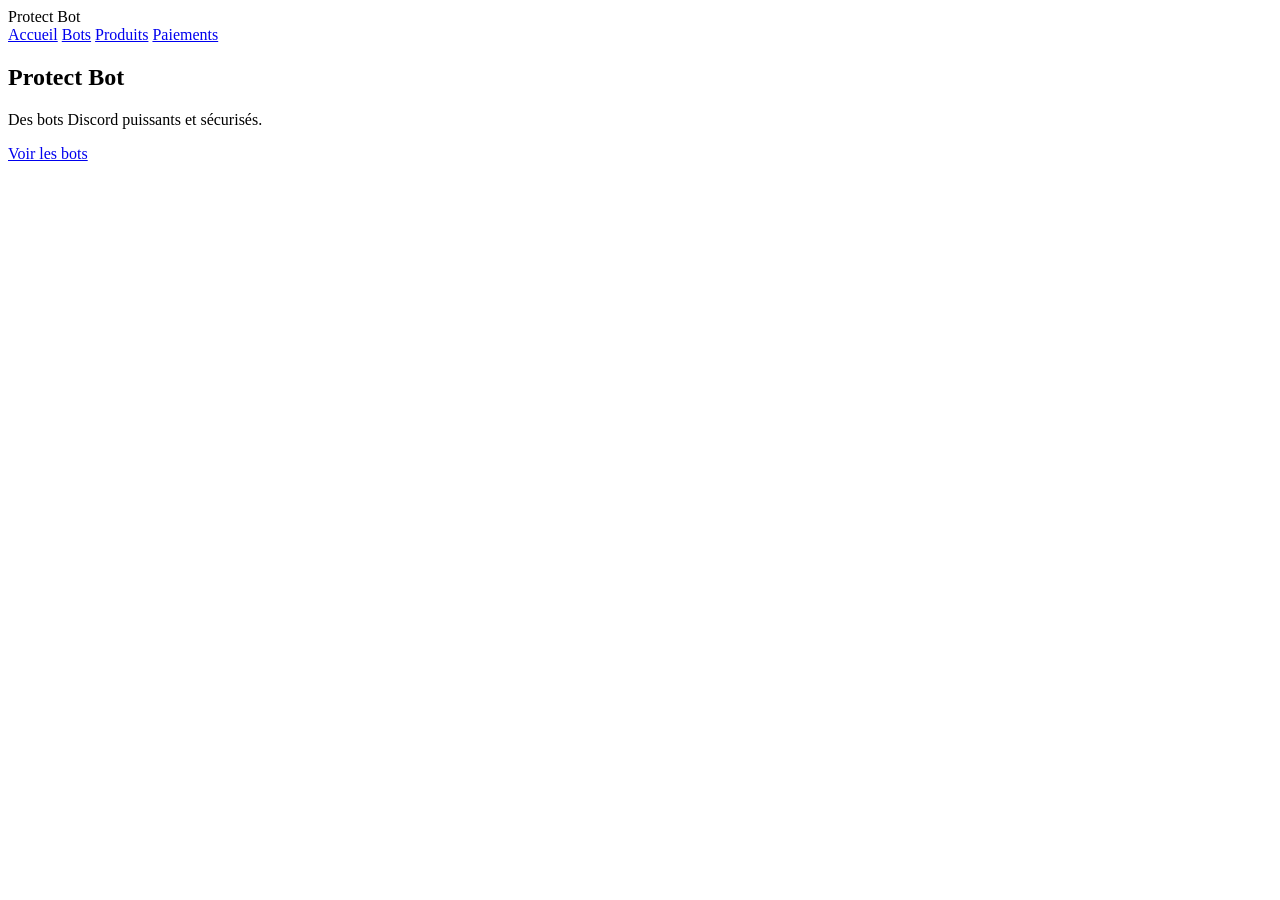
==== commit 634239bc: "Add files via upload" ====
--- a/index.html
+++ b/index.html
@@ -1,198 +1,28 @@
 <!DOCTYPE html>
 <html lang="fr">
 <head>
-  <meta charset="UTF-8" />
-  <meta name="viewport" content="width=device-width, initial-scale=1.0" />
-  <title>Protect Bot Store</title>
-  <meta name="description" content="Protect Bot Store — vitrine premium pour bots Discord, produits digitaux et services." />
-  <link rel="preconnect" href="https://fonts.googleapis.com">
-  <link rel="preconnect" href="https://fonts.gstatic.com" crossorigin>
-  <link href="https://fonts.googleapis.com/css2?family=Inter:wght@400;500;600;700;800;900&display=swap" rel="stylesheet">
-  <link rel="stylesheet" href="style.css" />
+<meta charset="UTF-8">
+<meta name="viewport" content="width=device-width, initial-scale=1.0">
+<title>Protect Bot - Accueil</title>
+<link rel="stylesheet" href="style.css">
 </head>
 <body>
-  <div class="bg-grid"></div>
-  <div class="glow glow-1"></div>
-  <div class="glow glow-2"></div>
 
-  <header class="header">
-    <div class="container nav">
-      <a href="#" class="brand">
-        <div class="brand-logo">PB</div>
-        <div class="brand-text">
-          <span>Protect Bot</span>
-          <small>Premium Store</small>
-        </div>
-      </a>
-      <nav class="desktop-nav">
-        <a href="#catalogue">Produits</a>
-        <a href="#featured">Sélection</a>
-        <a href="#payments">Paiement</a>
-        <a href="#faq">FAQ</a>
-      </nav>
-      <div class="nav-actions">
-        <button class="search-btn">⌘K</button>
-        <a class="login-btn" href="#catalogue">Explorer</a>
-      </div>
-    </div>
-  </header>
+<header class="navbar">
+<div class="logo">Protect Bot</div>
+<nav>
+<a href="index.html">Accueil</a>
+<a href="bots.html">Bots</a>
+<a href="products.html">Produits</a>
+<a href="payments.html">Paiements</a>
+</nav>
+</header>
 
-  <main>
-    <section class="hero" id="top">
-      <div class="container hero-layout">
-        <div class="hero-copy">
-          <span class="pill">Discord • Bots • Protection • Digital</span>
-          <h1>Une vitrine premium<br>qui fait vrai.</h1>
-          <p>Un design sombre, propre et moderne inspiré des grosses vitrines e-commerce : catégories visibles, produits bien présentés, sections premium et rendu beaucoup plus crédible pour vendre tes bots.</p>
-          <div class="hero-actions">
-            <a href="#catalogue" class="btn btn-primary">Voir les produits</a>
-            <a href="#featured" class="btn btn-secondary">Voir la sélection</a>
-          </div>
-          <div class="hero-mini-stats">
-            <div><strong>24/7</strong><span>Protection</span></div>
-            <div><strong>3</strong><span>Bots actifs</span></div>
-            <div><strong>2.50€</strong><span>Entrée</span></div>
-          </div>
-        </div>
-        <div class="hero-preview">
-          <div class="preview-card">
-            <div class="preview-head">
-              <span>Store Overview</span>
-              <div class="dots"><i></i><i></i><i></i></div>
-            </div>
-            <div class="preview-grid">
-              <div class="preview-box">
-                <small>Protect Guard</small>
-                <strong>Anti-Raid</strong>
-                <p>Protection intelligente contre raids et abus.</p>
-              </div>
-              <div class="preview-box highlight">
-                <small>Protect IA</small>
-                <strong>Support & IA</strong>
-                <p>Assistant pour ton serveur, réponses et outils rapides.</p>
-              </div>
-              <div class="preview-box">
-                <small>Protect Gestion</small>
-                <strong>Config & Logs</strong>
-                <p>Gestion, salons, rôles, logs et réglages avancés.</p>
-              </div>
-            </div>
-          </div>
-        </div>
-      </div>
-    </section>
+<section class="hero">
+<h1>Protect Bot</h1>
+<p>Des bots Discord puissants et sécurisés.</p>
+<a class="btn" href="bots.html">Voir les bots</a>
+</section>
 
-    <section class="catalogue" id="catalogue">
-      <div class="container catalogue-layout">
-        <aside class="sidebar">
-          <div class="sidebar-card">
-            <h3>Catégories</h3>
-            <button class="category-tab active" data-category="all">Tous les produits</button>
-            <button class="category-tab" data-category="security">Security</button>
-            <button class="category-tab" data-category="ai">IA</button>
-            <button class="category-tab" data-category="management">Gestion</button>
-            <button class="category-tab" data-category="packs">Packs</button>
-          </div>
-          <div class="sidebar-card soft">
-            <span class="mini-label">Status</span>
-            <strong>All bots online</strong>
-            <ul class="status-list">
-              <li>Protect Guard : Online</li>
-              <li>Protect IA : Online</li>
-              <li>Protect Gestion : Online</li>
-            </ul>
-          </div>
-        </aside>
-
-        <div class="products-area">
-          <div class="products-top">
-            <div>
-              <span class="mini-label">Catalogue</span>
-              <h2>Produits disponibles</h2>
-            </div>
-            <div class="products-count">12 produits</div>
-          </div>
-          <div class="products-grid">
-            <article class="product-card" data-category="security"><span class="badge">Best Seller</span><h3>Protect Guard Basic</h3><p>Anti-raid, anti-nuke, anti-spam et protections essentielles.</p><div class="product-meta"><span>In stock</span><strong>2.50€</strong></div></article>
-            <article class="product-card" data-category="security"><span class="badge">Premium</span><h3>Protect Guard Plus</h3><p>Version renforcée avec modules avancés, logs et contrôle complet.</p><div class="product-meta"><span>In stock</span><strong>5.00€</strong></div></article>
-            <article class="product-card" data-category="ai"><span class="badge">Popular</span><h3>Protect IA</h3><p>Bot IA pour aide serveur, réponses rapides et interaction avancée.</p><div class="product-meta"><span>In stock</span><strong>3.50€</strong></div></article>
-            <article class="product-card" data-category="management"><span class="badge">Stable</span><h3>Protect Gestion</h3><p>Gestion serveur, commandes admin, outils pratiques et utilitaires.</p><div class="product-meta"><span>In stock</span><strong>3.00€</strong></div></article>
-            <article class="product-card" data-category="packs"><span class="badge">Bundle</span><h3>Pack Starter</h3><p>Protect Guard + Protect Gestion pour une base propre et solide.</p><div class="product-meta"><span>In stock</span><strong>6.00€</strong></div></article>
-            <article class="product-card" data-category="packs"><span class="badge">Top Pack</span><h3>Pack Full Protect</h3><p>Les 3 bots dans un pack complet avec présentation premium.</p><div class="product-meta"><span>In stock</span><strong>9.99€</strong></div></article>
-            <article class="product-card" data-category="security"><span class="badge">Tools</span><h3>Module Lockdown</h3><p>Verrouillage rapide de salon ou serveur en cas d’urgence.</p><div class="product-meta"><span>In stock</span><strong>1.50€</strong></div></article>
-            <article class="product-card" data-category="management"><span class="badge">Config</span><h3>Module Backup</h3><p>Sauvegarde et restauration de configuration serveur.</p><div class="product-meta"><span>In stock</span><strong>2.00€</strong></div></article>
-            <article class="product-card" data-category="ai"><span class="badge">Assistant</span><h3>IA Support Pro</h3><p>Version plus poussée pour réponses contextualisées et salon dédié.</p><div class="product-meta"><span>In stock</span><strong>6.50€</strong></div></article>
-            <article class="product-card" data-category="security"><span class="badge">Logs</span><h3>Pack Logs</h3><p>Logs complets pour messages, rôles, salons et actions sensibles.</p><div class="product-meta"><span>In stock</span><strong>1.80€</strong></div></article>
-            <article class="product-card" data-category="management"><span class="badge">Admin</span><h3>Whitelist System</h3><p>Accès owner, whitelist utilisateurs et contrôle des permissions.</p><div class="product-meta"><span>In stock</span><strong>1.30€</strong></div></article>
-            <article class="product-card" data-category="packs"><span class="badge">Custom</span><h3>Pack Sur Mesure</h3><p>Branding, logo, prix, structure et présentation adaptée à ton projet.</p><div class="product-meta"><span>Contact</span><strong>Sur devis</strong></div></article>
-          </div>
-        </div>
-      </div>
-    </section>
-
-    <section class="featured" id="featured">
-      <div class="container">
-        <div class="section-head">
-          <span class="mini-label">Featured</span>
-          <h2>Une sélection mise en avant comme un vrai store premium.</h2>
-        </div>
-        <div class="featured-grid">
-          <div class="featured-card large">
-            <span class="mini-label">Top product</span>
-            <h3>Pack Full Protect</h3>
-            <p>Le pack qui regroupe Protect Guard, Protect IA et Protect Gestion dans une seule offre premium.</p>
-            <a href="#catalogue" class="btn btn-primary">Voir le pack</a>
-          </div>
-          <div class="featured-card">
-            <span class="mini-label">Security</span>
-            <h3>Protect Guard Plus</h3>
-            <p>Une présence sérieuse pour vendre la sécurité de ton serveur.</p>
-          </div>
-          <div class="featured-card">
-            <span class="mini-label">Assistant</span>
-            <h3>Protect IA Pro</h3>
-            <p>Ajoute une partie intelligente et moderne à ton offre.</p>
-          </div>
-        </div>
-      </div>
-    </section>
-
-    <section class="payments" id="payments">
-      <div class="container">
-        <div class="section-head center">
-          <span class="mini-label">Payments</span>
-          <h2>Méthodes de paiement</h2>
-        </div>
-        <div class="payments-grid">
-          <div class="payment-box"><strong>Litecoin</strong><span>Crypto</span></div>
-          <div class="payment-box"><strong>Carte bancaire</strong><span>CB</span></div>
-          <div class="payment-box"><strong>PayPal</strong><span>Fast checkout</span></div>
-        </div>
-      </div>
-    </section>
-
-    <section class="faq" id="faq">
-      <div class="container">
-        <div class="section-head">
-          <span class="mini-label">FAQ</span>
-          <h2>Questions fréquentes</h2>
-        </div>
-        <div class="faq-list">
-          <details class="faq-item"><summary>Le site est prêt pour GitHub Pages ?</summary><p>Oui, tout est statique et prêt à être envoyé dans ton repo.</p></details>
-          <details class="faq-item"><summary>Je peux changer les prix et noms ?</summary><p>Oui, tout se modifie directement dans index.html.</p></details>
-          <details class="faq-item"><summary>Je peux ajouter mon logo ?</summary><p>Oui, il suffit de remplacer le bloc PB par ton image.</p></details>
-        </div>
-      </div>
-    </section>
-  </main>
-
-  <footer class="footer">
-    <div class="container footer-inner">
-      <div><strong>Protect Bot Store</strong><p>Premium Discord storefront</p></div>
-      <a href="#top">Retour en haut</a>
-    </div>
-  </footer>
-
-  <script src="script.js"></script>
 </body>
 </html>
